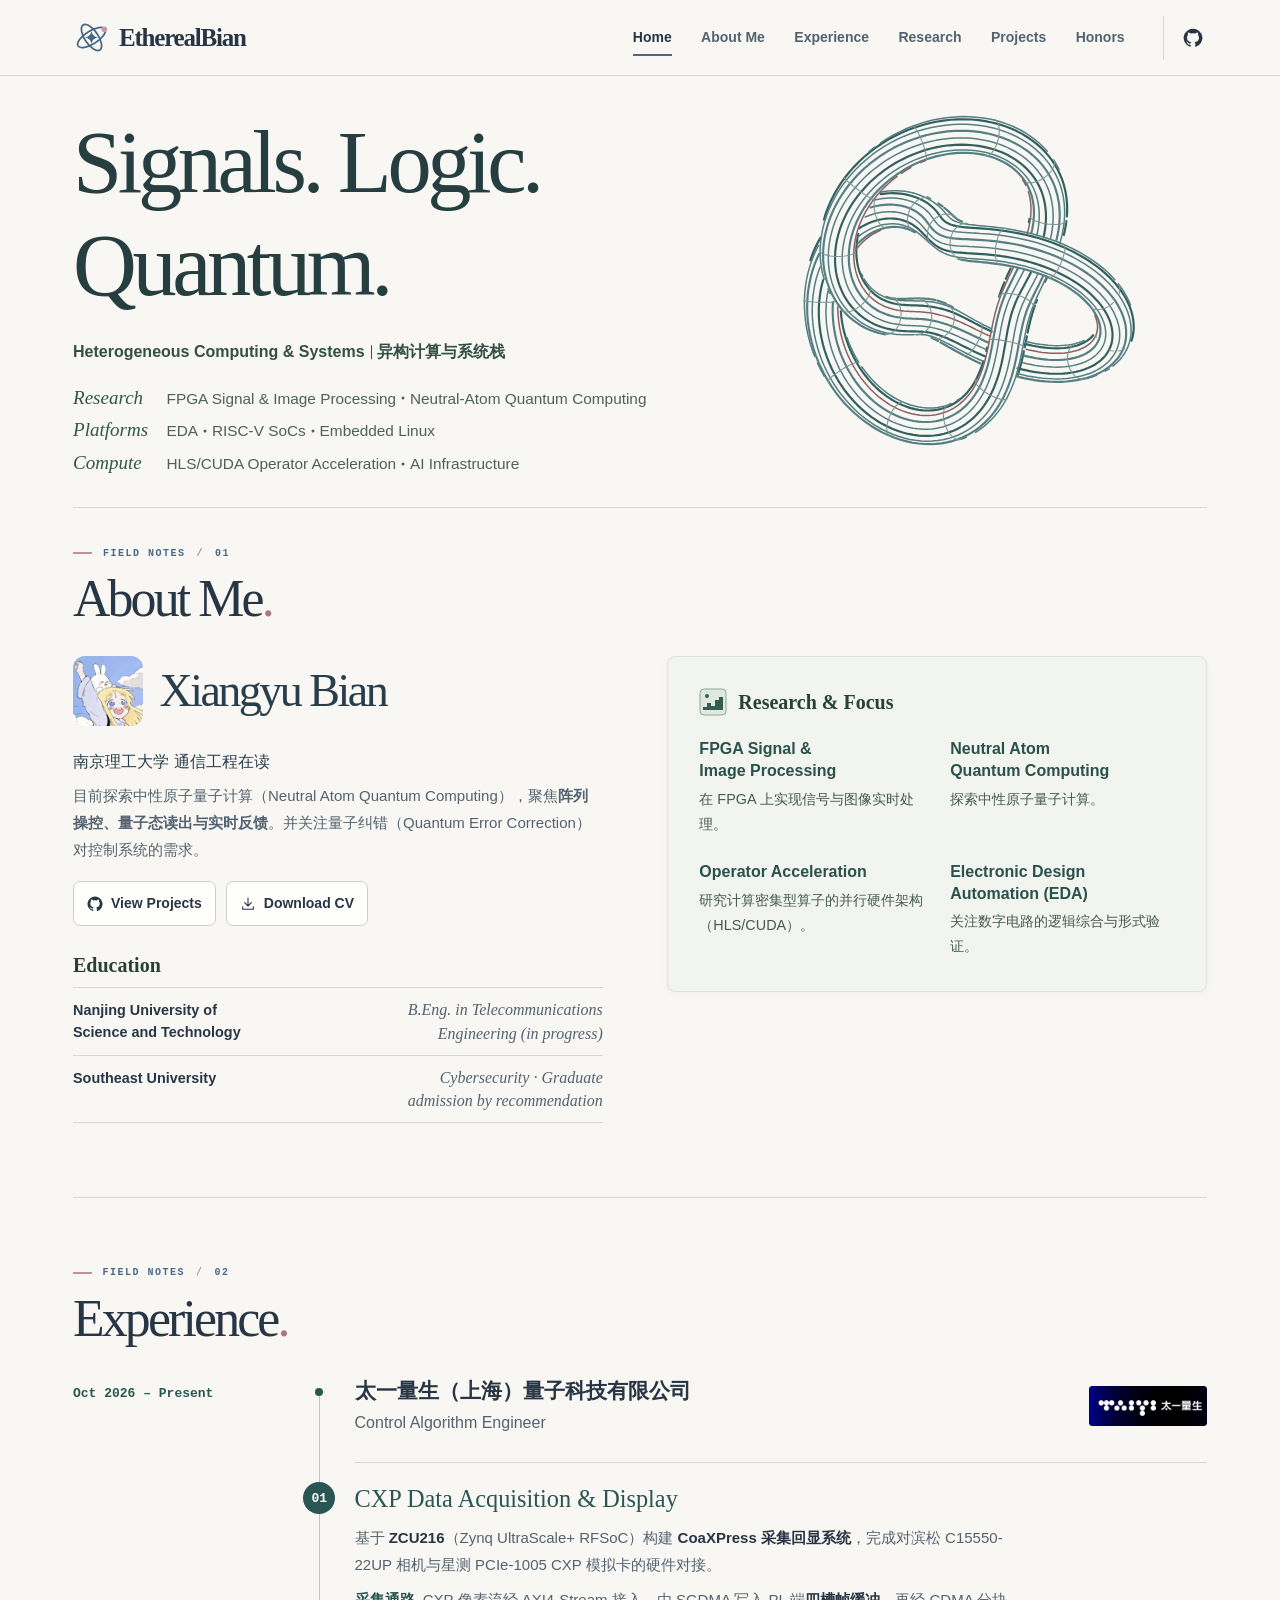
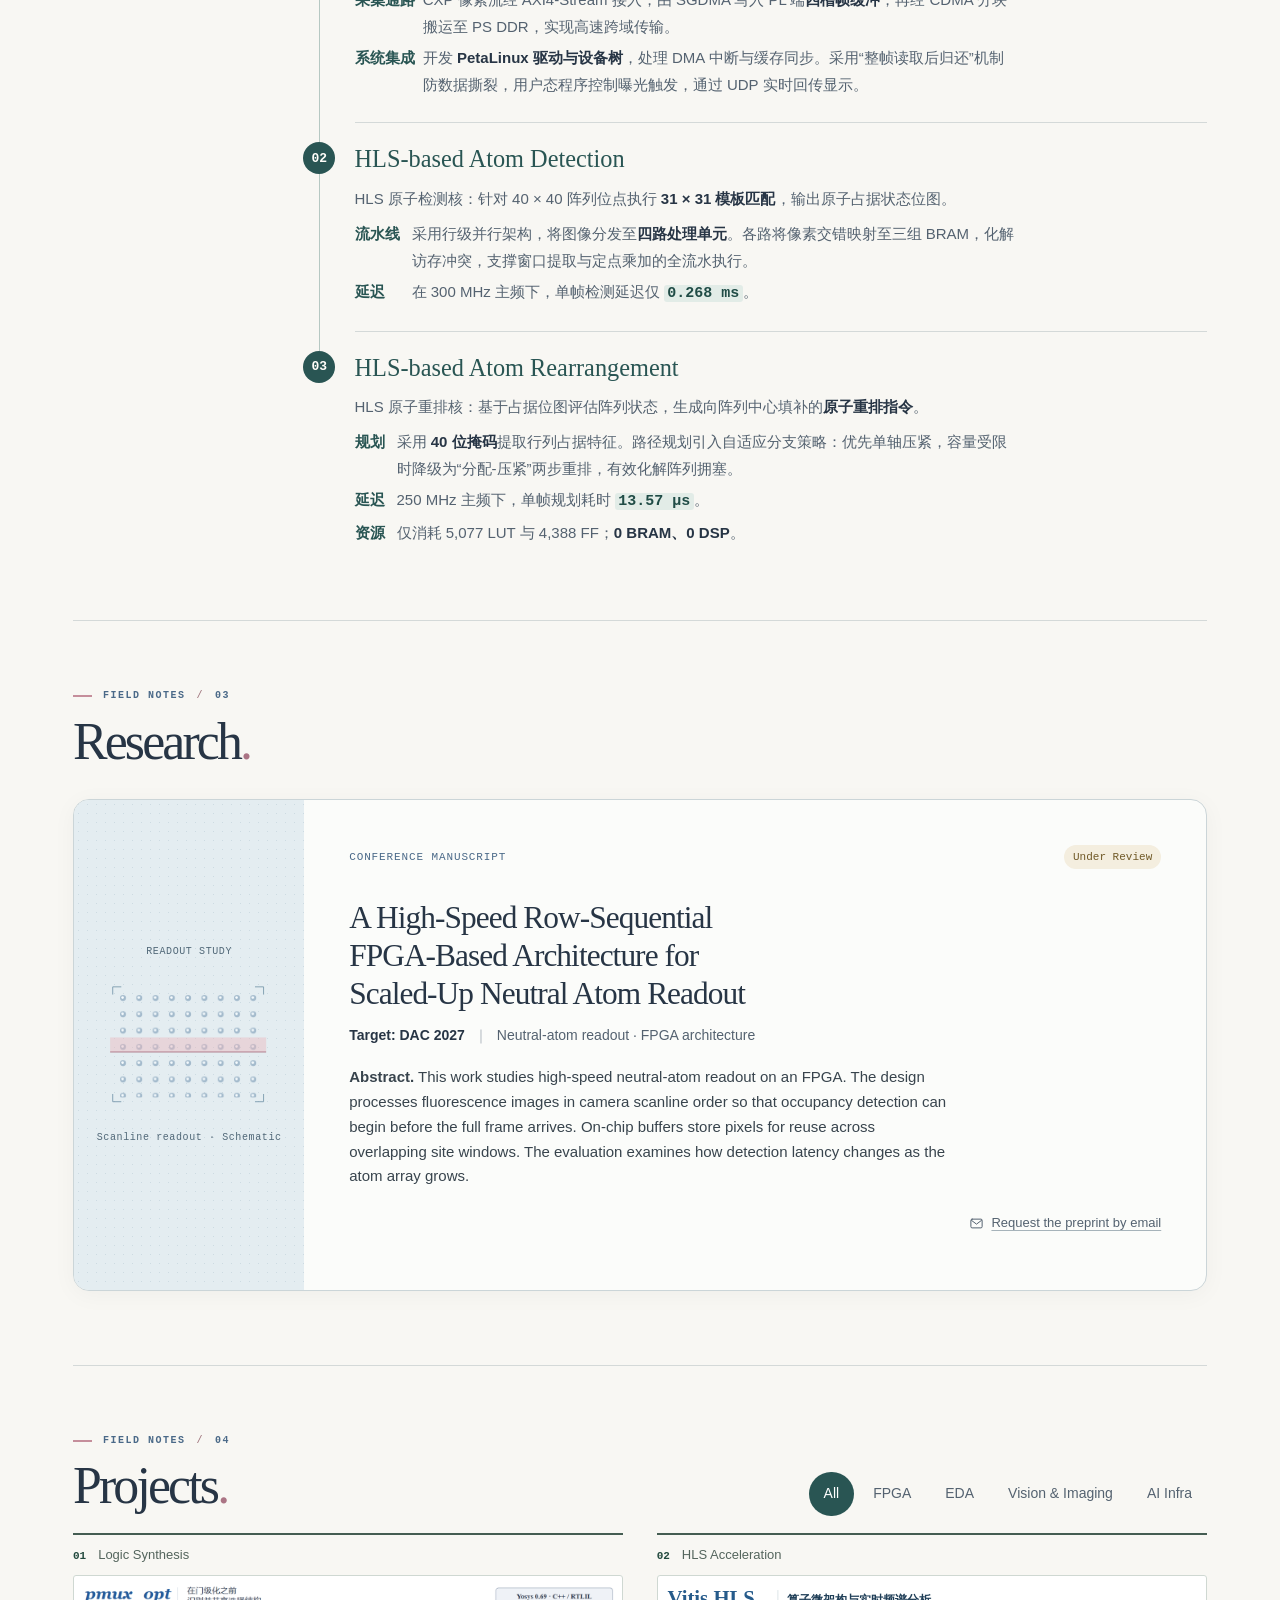
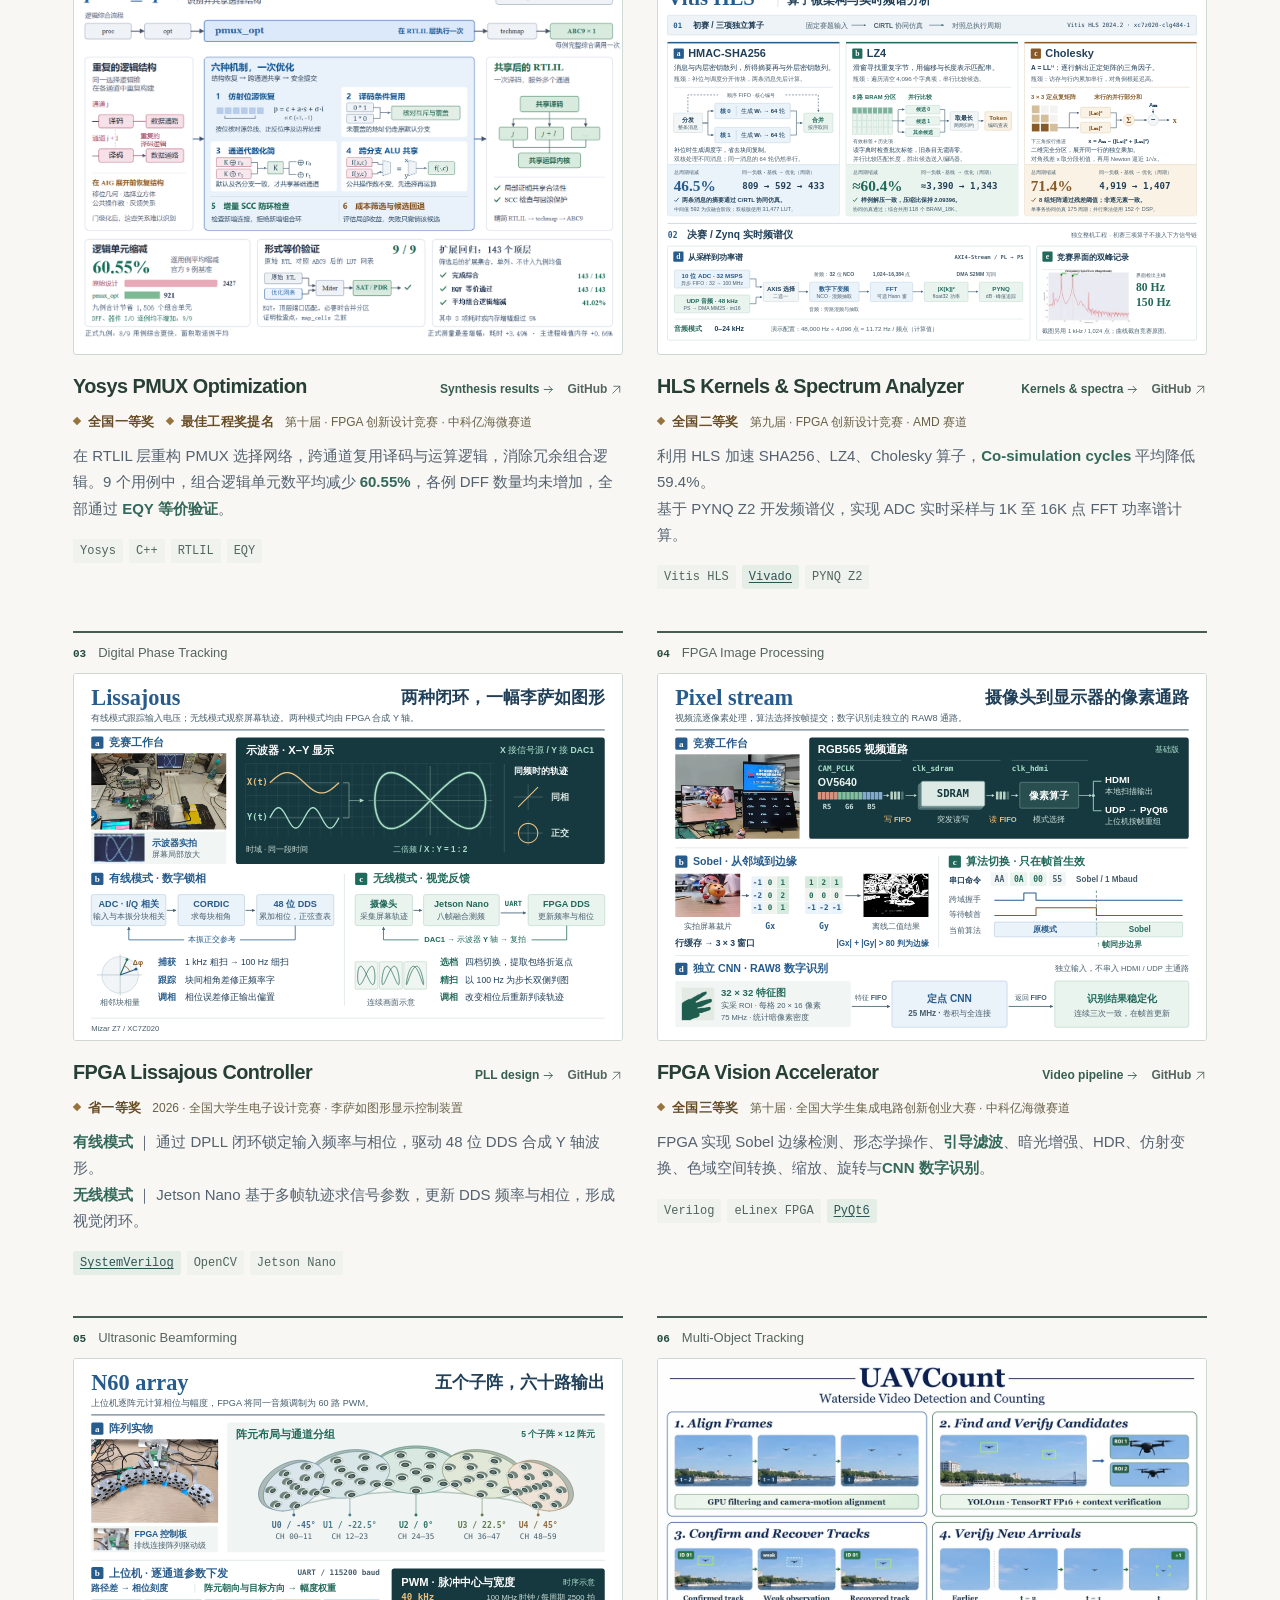
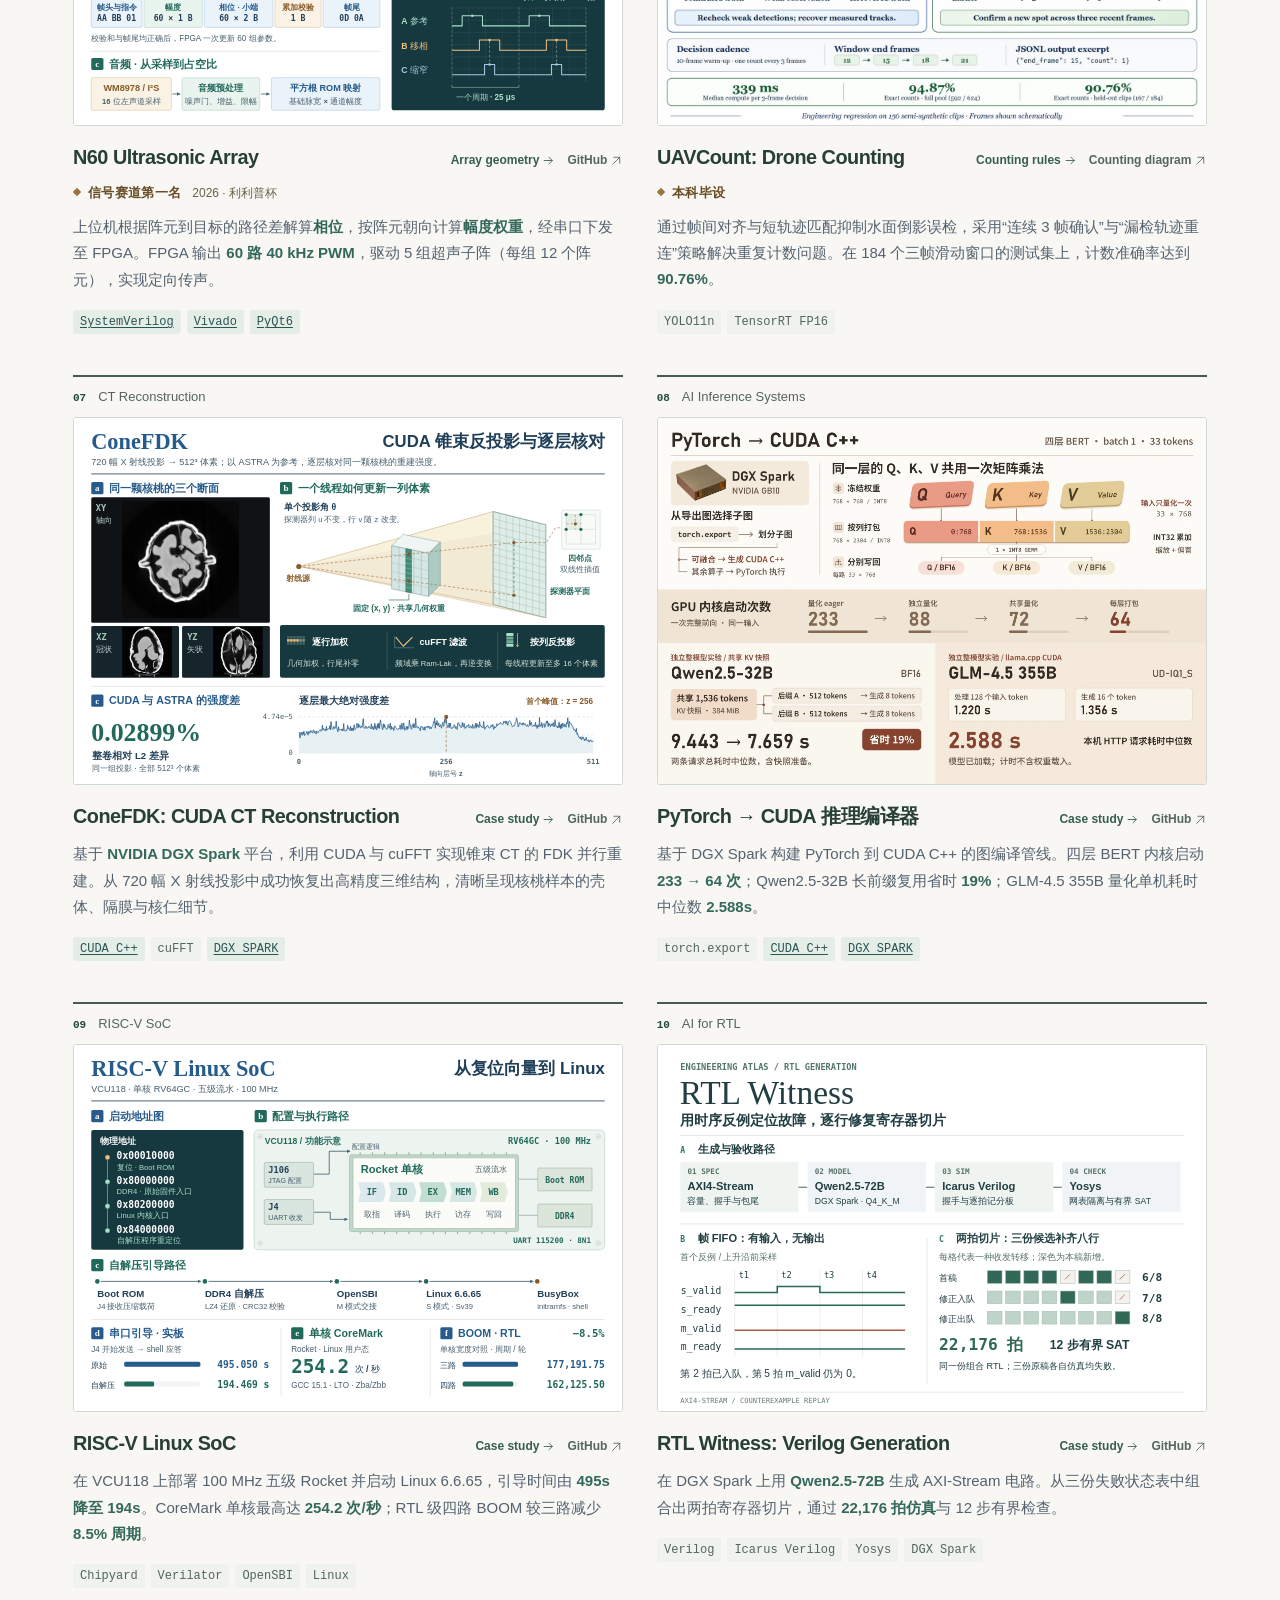
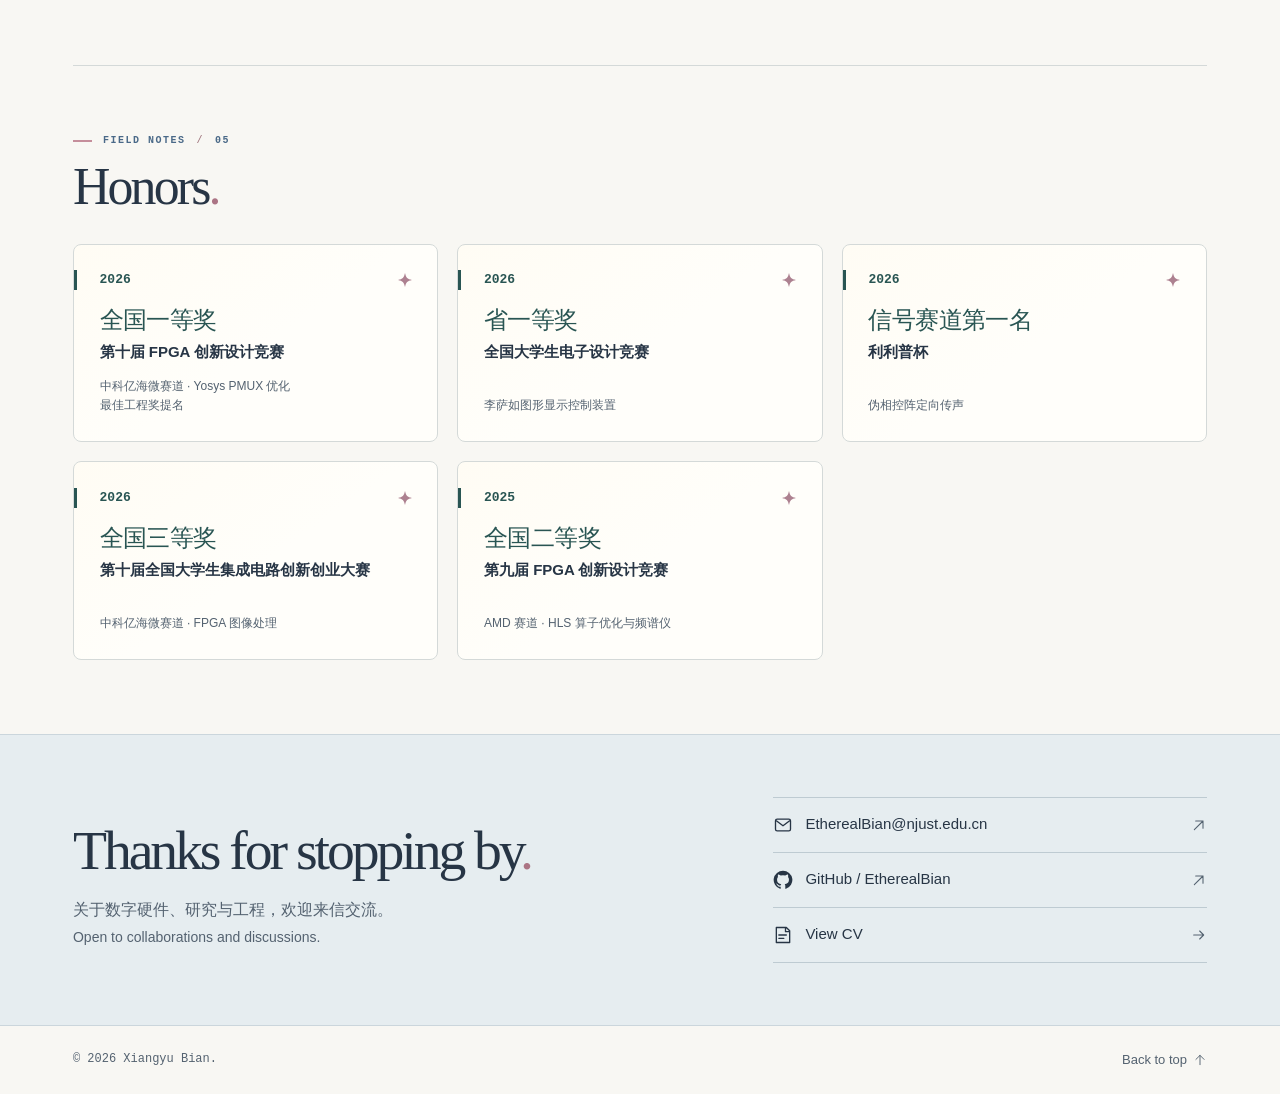
==== index.html @ 1aa8def0 "Show the verified AXI slice and its model-row provenance in project 10" ====
<!doctype html>
<html lang="zh-CN">
  <head>
    <meta charset="utf-8" />
    <meta name="viewport" content="width=device-width, initial-scale=1" />
    <meta name="theme-color" content="#f8f7f3" />
    <title>EtherealBian — Xiangyu Bian · FPGA 与量子计算硬件研究手记</title>
    <meta
      name="description"
      content="Xiangyu Bian（Ethereal）的个人作品集：研究 FPGA 信号处理、图像处理、量子计算、HLS算子加速与EDA设计。浏览个人经历、研究、工程项目与荣誉。"
    />
    <meta name="author" content="Xiangyu Bian" />
    <link rel="canonical" href="https://etherealbian.github.io/" />
    <meta property="og:type" content="website" />
    <meta property="og:title" content="Signals. Logic. Quantum. — Xiangyu Bian" />
    <meta property="og:description" content="Xiangyu Bian 的硬件研究手记与工程图集。" />
    <meta property="og:url" content="https://etherealbian.github.io/" />
    <meta property="og:image" content="https://etherealbian.github.io/assets/portfolio-cover.jpg" />
    <meta property="og:image:alt" content="Signals. Logic. Quantum. 与原有环面绳结线稿，Xiangyu Bian 的个人作品集" />
    <meta name="twitter:card" content="summary_large_image" />
    <link rel="icon" href="assets/orbit.svg" type="image/svg+xml" />
    <link rel="stylesheet" href="style.css?v=cxp-spacing-1" />
    <script src="portfolio.js?v=project-filters-1" defer></script>
    <script src="viewer.js?v=ct-plate-3" defer></script>
  </head>
  <body id="top">
    <svg xmlns="http://www.w3.org/2000/svg" class="icon-library" aria-hidden="true">
      <symbol id="east" viewBox="0 0 24 24"><path d="M4 12h15m-6-6 6 6-6 6" /></symbol>
      <symbol id="out" viewBox="0 0 24 24"><path d="M5 19 18 6M7 6h11v11" /></symbol>
      <symbol id="down" viewBox="0 0 24 24"><path d="M12 3v12m-5-5 5 5 5-5M4 16v4h16v-4" /></symbol>
      <symbol id="menu" viewBox="0 0 24 24"><path d="M3 8h18M3 16h18" /></symbol>
      <symbol id="close" viewBox="0 0 24 24"><path d="m5 5 14 14M19 5 5 19" /></symbol>
      <symbol id="mail" viewBox="0 0 24 24">
        <rect x="3" y="5" width="18" height="14" rx="2" />
        <path d="m4 7 8 6 8-6" />
      </symbol>
      <symbol id="git" viewBox="0 0 24 24">
        <path
          fill="currentColor"
          stroke="none"
          d="M12 .8a11.2 11.2 0 0 0-3.54 21.83c.56.1.76-.24.76-.54v-2.1c-3.11.68-3.77-1.32-3.77-1.32-.5-1.3-1.24-1.64-1.24-1.64-1.02-.7.08-.68.08-.68 1.13.08 1.72 1.15 1.72 1.15.99 1.72 2.61 1.22 3.25.94.1-.73.4-1.22.71-1.5-2.48-.29-5.1-1.25-5.1-5.54 0-1.22.44-2.22 1.15-3-.12-.29-.5-1.43.11-2.98 0 0 .94-.3 3.08 1.15a10.7 10.7 0 0 1 5.58 0c2.14-1.45 3.08-1.15 3.08-1.15.61 1.55.23 2.69.11 2.98.72.78 1.15 1.78 1.15 3.01 0 4.3-2.62 5.25-5.12 5.53.4.35.76 1.03.76 2.08v3.08c0 .3.2.65.77.54A11.2 11.2 0 0 0 12 .8Z"
        />
      </symbol>
      <symbol id="star" viewBox="0 0 24 24">
        <path
          fill="currentColor"
          stroke="none"
          d="M12 0c1.8 8.1 3.9 10.2 12 12-8.1 1.8-10.2 3.9-12 12C10.2 15.9 8.1 13.8 0 12 8.1 10.2 10.2 8.1 12 0Z"
        />
      </symbol>
      <symbol id="up" viewBox="0 0 24 24"><path d="M12 20V4m-7 7 7-7 7 7" /></symbol>
      <symbol id="book" viewBox="0 0 24 24"><path d="M4 3h12l4 4v14H4zM15 3v5h5M7 12h9M7 16h6" /></symbol>
      <symbol id="plus" viewBox="0 0 24 24"><path d="M5 12h14M12 5v14" /></symbol>
      <symbol id="wave" viewBox="0 0 24 24"><path d="M1 13h4l3-8 5 15 3-11 2 4h5" /></symbol>
    </svg>
    <a class="skip" href="#main">跳至正文</a>
    <header class="masthead">
      <div class="wrap bar">
        <a class="brand" href="#top">
          <img src="assets/orbit.svg" width="36" height="36" alt="" />
          EtherealBian
        </a>
        <button
          class="nav-toggle"
          type="button"
          aria-expanded="false"
          aria-controls="primary-nav"
          aria-label="打开导航"
        >
          <svg class="icon" aria-hidden="true" width="20" height="20"><use href="#menu" /></svg
          ><svg class="icon" aria-hidden="true" width="20" height="20"><use href="#close" /></svg>
        </button>
        <nav id="primary-nav" aria-label="主导航">
          <a href="#home" lang="en">Home</a>
          <a href="#about" lang="en">About Me</a>
          <a href="#experience" lang="en">Experience</a>
          <a href="#papers" lang="en">Research</a>
          <a href="#projects" lang="en">Projects</a>
          <a href="#awards" lang="en">Honors</a>
        </nav>
        <a class="header-git" href="https://github.com/EtherealBian" aria-label="EtherealBian 的 GitHub">
          <svg class="icon" aria-hidden="true" width="20" height="20"><use href="#git" /></svg>
        </a>
      </div>
    </header>
    <main id="main">
      <section class="wrap ring-cover" id="home" aria-labelledby="hero-title">
        <h1 id="hero-title" lang="en"><span>Signals.</span> <span>Logic.</span> <span>Quantum.</span></h1>
        <div class="cover-ring">
          <input class="ring-toggle" type="checkbox" aria-label="暂停三叶结旋转" title="点击暂停或继续旋转" autocomplete="off" />
          <picture>
            <source media="(max-width: 680px)" srcset="assets/harmonic-study-small.svg" />
            <img src="assets/harmonic-study.svg" width="580" height="430" fetchpriority="high"
              alt="墨绿色细线编织成的三叶环面结" />
          </picture>
        </div>
        <div class="cover-focus" lang="en">
          <p class="cover-position"><strong><span>Heterogeneous Computing &amp; Systems</span> <span lang="zh-CN">异构计算与系统栈</span></strong></p>
          <dl class="cover-topics">
            <dt>Research</dt>
            <dd><ul><li>FPGA Signal &amp; Image Processing</li><li>Neutral-Atom Quantum Computing</li></ul></dd>
            <dt>Platforms</dt>
            <dd><ul><li>EDA</li><li>RISC-V SoCs</li><li>Embedded Linux</li></ul></dd>
            <dt>Compute</dt>
            <dd><ul><li>HLS/CUDA Operator Acceleration</li><li>AI Infrastructure</li></ul></dd>
          </dl>
        </div>
      </section>
      <div class="wrap">
        <section class="chapter-section profile" id="about" aria-labelledby="about-title">
          <header class="section-head" lang="en">
            <div>
              <div class="chapter"><i></i> FIELD NOTES <b>/</b> 01</div>
              <h2 id="about-title">About Me<span class="period">.</span></h2>
            </div>
          </header>
          <div class="about-grid">
            <div class="bio">
              <div class="identity" lang="en">
                <img src="assets/avatar.jpg" width="80" height="80" alt="" />
                <h3>Xiangyu Bian</h3>
              </div>
              <p class="profile-intro">南京理工大学 通信工程在读</p>
              <p class="profile-note">目前探索中性原子量子计算（<span lang="en">Neutral Atom Quantum Computing</span>），聚焦<strong>阵列操控、量子态读出与实时反馈</strong>。并关注量子纠错（<span lang="en">Quantum Error Correction</span>）对控制系统的需求。</p>
              <div class="profile-links" lang="en">
                <a class="btn secondary" href="#projects">
                  <svg class="icon" aria-hidden="true"><use href="#git" /></svg>View Projects
                </a>
                <a class="btn secondary" href="assets/etherealbian-cv.pdf?v=631f7ed4c4" download>
                  <svg class="icon" aria-hidden="true"><use href="#down" /></svg>Download CV
                </a>
              </div>
              <section id="education" lang="en" aria-labelledby="education-title">
                <h3 id="education-title">Education</h3>
                <dl>
                  <div>
                    <dt>Nanjing University of Science and Technology</dt>
                    <dd>B.Eng. in Telecommunications Engineering (in progress)</dd>
                  </div>
                  <div>
                    <dt>Southeast University</dt>
                    <dd>Cybersecurity · Graduate admission by recommendation</dd>
                  </div>
                </dl>
              </section>
            </div>
            <aside class="research-notes" aria-labelledby="research-notes-title">
              <h3 id="research-notes-title" lang="en">
                <svg width="28" height="28" viewBox="0 0 28 28" fill="none" aria-hidden="true" focusable="false">
                  <rect x="1" y="1" width="26" height="26" rx="4" fill="#e0e9df" stroke="#8fa79b" />
                  <g fill="currentColor"><circle cx="8" cy="8" r="2"/><path d="M4 22v-3h4v-4h4v3h4v-6h4V9h4v13z"/></g>
                </svg>
                Research &amp; Focus
              </h3>
              <dl>
                <div>
                  <dt lang="en">FPGA Signal &amp; Image Processing</dt>
                  <dd>在 FPGA 上实现信号与图像实时处理。</dd>
                </div>
                <div>
                  <dt lang="en">Neutral Atom Quantum Computing</dt>
                  <dd>探索中性原子量子计算。</dd>
                </div>
                <div>
                  <dt lang="en">Operator Acceleration</dt>
                  <dd>研究计算密集型算子的并行硬件架构（HLS/CUDA）。</dd>
                </div>
                <div>
                  <dt lang="en">Electronic Design Automation (EDA)</dt>
                  <dd>关注数字电路的逻辑综合与形式验证。</dd>
                </div>
              </dl>
            </aside>
          </div>
        </section>
        <section class="chapter-section" id="experience" aria-labelledby="experience-title">
          <header class="section-head" lang="en">
            <div>
              <div class="chapter"><i></i> FIELD NOTES <b>/</b> 02</div>
              <h2 id="experience-title">Experience<span class="period">.</span></h2>
            </div>
          </header>
          <div class="timeline">
            <p class="when" lang="en"><time datetime="2026-10">Oct 2026</time> – Present</p>
            <div class="role">
              <header class="role-head">
                <div>
                  <h3>太一量生（上海）量子科技有限公司</h3>
                  <p lang="en">Control Algorithm Engineer</p>
                </div>
                <a class="company-brand" href="https://www.cyzone.cn/article/848608.html" aria-label="太一量生品牌图来源">
                  <img src="assets/taiyi-brand.png" loading="lazy" alt="太一量生" />
                </a>
              </header>
              <ol class="work-notes" role="list">
                <li>
                  <span class="work-index" aria-hidden="true">01</span>
                  <div>
                    <h4 lang="en">CXP Data Acquisition &amp; Display</h4>
                    <p>基于 <strong>ZCU216</strong>（Zynq UltraScale+ RFSoC）构建 <strong>CoaXPress 采集回显系统</strong>，完成对滨松 C15550-22UP 相机与星测 PCIe-1005 CXP 模拟卡的硬件对接。</p>
                    <dl class="cxp-notes">
                      <div><dt>采集通路</dt><dd>CXP 像素流经 AXI4-Stream 接入，由 SGDMA 写入 PL 端<strong>四槽帧缓冲</strong>，再经 CDMA 分块搬运至 PS DDR，实现高速跨域传输。</dd></div>
                      <div><dt>系统集成</dt><dd>开发 <strong>PetaLinux 驱动与设备树</strong>，处理 DMA 中断与缓存同步。采用“整帧读取后归还”机制防数据撕裂，用户态程序控制曝光触发，通过 UDP 实时回传显示。</dd></div>
                    </dl>
                  </div>
                </li>
                <li>
                  <span class="work-index" aria-hidden="true">02</span>
                  <div>
                    <h4 lang="en">HLS-based Atom Detection</h4>
                    <p>HLS 原子检测核：针对 40 × 40 阵列位点执行 <strong>31 × 31 模板匹配</strong>，输出原子占据状态位图。</p>
                    <dl class="detector-notes">
                      <div><dt>流水线</dt><dd>采用行级并行架构，将图像分发至<strong>四路处理单元</strong>。各路将像素交错映射至三组 BRAM，化解访存冲突，支撑窗口提取与定点乘加的全流水执行。</dd></div>
                      <div><dt>延迟</dt><dd>在 300 MHz 主频下，单帧检测延迟仅 <strong class="metric">0.268 ms</strong>。</dd></div>
                    </dl>
                  </div>
                </li>
                <li>
                  <span class="work-index" aria-hidden="true">03</span>
                  <div>
                    <h4 lang="en">HLS-based Atom Rearrangement</h4>
                    <p>HLS 原子重排核：基于占据位图评估阵列状态，生成向阵列中心填补的<strong>原子重排指令</strong>。</p>
                    <dl>
                      <div><dt>规划</dt><dd>采用 <strong>40 位掩码</strong>提取行列占据特征。路径规划引入自适应分支策略：优先单轴压紧，容量受限时降级为“分配-压紧”两步重排，有效化解阵列拥塞。</dd></div>
                      <div><dt>延迟</dt><dd>250 MHz 主频下，单帧规划耗时 <strong class="metric">13.57 μs</strong>。</dd></div>
                      <div><dt>资源</dt><dd>仅消耗 5,077 LUT 与 4,388 FF；<strong>0 BRAM、0 DSP</strong>。</dd></div>
                    </dl>
                  </div>
                </li>
              </ol>
            </div>
          </div>
        </section>
        <section class="chapter-section" id="papers" lang="en">
          <header class="section-head">
            <div>
              <div class="chapter">
                <i></i>
                FIELD NOTES
                <b>/</b>
                03
              </div>
              <h2 lang="en">Research<span class="period">.</span></h2>
            </div>
          </header>
          <article class="paper">
            <div class="paper-visual" aria-hidden="true">
              <span>READOUT STUDY</span>
              <svg viewBox="0 0 210 165">
                <defs>
                  <pattern id="sites" width="19" height="19" patternUnits="userSpaceOnUse">
                    <circle cx="9" cy="9" r="3.5" fill="#a3bacc" />
                    <circle cx="8.5" cy="8.5" r="1.5" fill="#f8fdff" />
                  </pattern>
                </defs>
                <rect x="23" y="20" width="162" height="124" fill="url(#sites)" />
                <path d="M16 24v-9h10m166 9v-9h-10M16 140v9h10m166-9v9h-10" fill="none" stroke="#7796ab" />
                <g class="scanline">
                  <rect x="13" y="74" width="182" height="17" fill="#e9b5bc" opacity=".45" />
                  <path d="M13 91h182" stroke="#a66d7e" />
                </g>
              </svg>
              <small>Scanline readout · Schematic</small>
            </div>
            <div class="paper-copy">
              <div class="paper-meta">
                CONFERENCE MANUSCRIPT
                <span class="status">Under Review</span>
              </div>
              <h3 lang="en">
                A High-Speed Row-Sequential FPGA-Based Architecture for Scaled-Up Neutral Atom Readout
              </h3>
              <p class="venue">
                <strong>Target: DAC 2027</strong>
                <span class="venue-separator" aria-hidden="true">｜</span>
                <span>Neutral-atom readout · FPGA architecture</span>
              </p>
              <p class="paper-abstract">
                <strong>Abstract.</strong> This work studies high-speed neutral-atom readout on an FPGA. The design processes
                fluorescence images in camera scanline order so that occupancy detection can begin before the
                full frame arrives. On-chip buffers store pixels for reuse across overlapping site windows. The evaluation examines
                how detection latency changes as the atom array grows.
              </p>
              <footer class="paper-contact">
                <a href="mailto:EtherealBian@njust.edu.cn?subject=Preprint%20request%3A%20FPGA%20neutral-atom%20readout">
                  <svg class="icon" width="15" height="15" aria-hidden="true"><use href="#mail" /></svg>
                  Request the preprint by email
                </a>
              </footer>
            </div>
          </article>
        </section>
        <section id="projects" class="chapter-section" aria-labelledby="projects-title">
          <header class="section-head">
            <div>
              <div class="chapter">
                <i></i>
                FIELD NOTES
                <b>/</b>
                04
              </div>
              <h2 lang="en" id="projects-title">Projects<span class="period">.</span></h2>
            </div>
            <div class="filters" role="group" aria-label="Filter projects" lang="en">
              <button type="button" data-filter="all" aria-pressed="true">All</button>
              <button type="button" data-filter="fpga" aria-pressed="false">FPGA</button>
              <button type="button" data-filter="eda" aria-pressed="false">EDA</button>
              <button type="button" data-filter="vision" aria-pressed="false">Vision &amp; Imaging</button>
              <button type="button" data-filter="infra" aria-pressed="false">AI Infra</button>
            </div>
          </header>
          <button id="clear-tech-filter" type="button" hidden></button>
          <span id="filter-status" role="status" class="sr-only"></span>
          <div class="projects" id="project-list">
            <article class="project logic" data-group="eda" id="yosys-pmux" aria-labelledby="yosys-pmux-title">
              <div class="catalog-meta" lang="en">
                <span class="catalog-number">01</span>
                <span>Logic Synthesis</span>
              </div>
              <a
                class="plate diagram"
                data-plate
                href="assets/pmux-overview-zh.png?v=d70774b0"
                aria-label="查看Yosys PMUX 结构优化：综合流程与验证全图"
              >
                <img
                  loading="lazy"
                  decoding="async"
                  src="assets/pmux-overview-zh.webp?v=d6421fce"
                  alt="Yosys PMUX 综合流程、六项优化机制与九例验证结果。仿射位源恢复分别匹配正序和反序取位。"
                />
              </a>
              <div class="project-body">
                <div class="project-heading">
                  <h3 id="yosys-pmux-title" lang="en"><a href="work/yosys-pmux.html">Yosys PMUX Optimization<span class="compact-arrow" aria-hidden="true">&nbsp;→</span></a></h3>
                  <div class="project-links" lang="en">
                    <a class="entry-link" href="work/yosys-pmux.html" aria-label="Synthesis results: Yosys PMUX Optimization">Synthesis results <svg class="icon" width="14" height="14" aria-hidden="true"><use href="#east" /></svg></a>
                    <a class="source-link" href="https://github.com/EtherealBian/yosys-pmux-opt" aria-label="GitHub: Yosys PMUX Optimization">GitHub <svg class="icon" width="14" height="14" aria-hidden="true"><use href="#out" /></svg></a>
                  </div>
                </div>
                <div class="honor-line">
                  <strong>全国一等奖</strong><strong>最佳工程奖提名</strong><span>第十届 · FPGA 创新设计竞赛 · 中科亿海微赛道</span>
                </div>
                <p class="project-summary">在 RTLIL 层重构 PMUX 选择网络，跨通道复用译码与运算逻辑，消除冗余组合逻辑。9 个用例中，组合逻辑单元数平均减少 <strong>60.55%</strong>，各例 DFF 数量均未增加，全部通过 <strong>EQY 等价验证</strong>。</p>
                <ul class="tags" aria-label="Technology stack" lang="en">
                  <li>Yosys</li>
                  <li>C++</li>
                  <li>RTLIL</li>
                  <li>EQY</li>
                </ul>
              </div>
            </article>
            <article class="project hardware" data-group="fpga" id="spectrum" aria-labelledby="spectrum-title">
              <div class="catalog-meta" lang="en">
                <span class="catalog-number">02</span>
                <span>HLS Acceleration</span>
              </div>
              <a
                class="plate diagram"
                data-plate
                href="assets/plates/vitis-hls-architecture.svg?v=a11d6703"
                aria-label="查看Vitis HLS 算子优化与 Zynq 实时频谱仪：算子与频谱仪总览"
              >
                <img
                  loading="lazy"
                  decoding="async"
                  src="assets/plates/vitis-hls-architecture.svg?v=a11d6703"
                  alt="算子与频谱仪总览：双核保序、并行字典匹配和矩阵归约旁分别标注协同仿真周期；下方是独立的 Zynq 频谱仪数据通路与竞赛界面中的双峰记录。"
                />
              </a>
              <div class="project-body">
                <div class="project-heading">
                  <h3 id="spectrum-title" lang="en"><a href="work/spectrum.html">HLS Kernels &amp; Spectrum Analyzer<span class="compact-arrow" aria-hidden="true">&nbsp;→</span></a></h3>
                  <div class="project-links" lang="en">
                    <a class="entry-link" href="work/spectrum.html" aria-label="Kernels &amp; spectra: HLS Kernels &amp; Spectrum Analyzer">Kernels &amp; spectra <svg class="icon" width="14" height="14" aria-hidden="true"><use href="#east" /></svg></a>
                    <a class="source-link" href="https://github.com/EtherealBian/vitis-hls-kernel-optimization" aria-label="GitHub: HLS Kernels &amp; Spectrum Analyzer">GitHub <svg class="icon" width="14" height="14" aria-hidden="true"><use href="#out" /></svg></a>
                  </div>
                </div>
                <div class="honor-line">
                  <strong>全国二等奖</strong><span>第九届 · FPGA 创新设计竞赛 · AMD 赛道</span>
                </div>
                <p class="project-summary">利用 HLS 加速 SHA256、LZ4、Cholesky 算子，<strong>Co-simulation cycles</strong> 平均降低 59.4%。<br>基于 PYNQ Z2 开发频谱仪，实现 ADC 实时采样与 1K 至 16K 点 FFT 功率谱计算。</p>
                <ul class="tags" aria-label="Technology stack" lang="en">
                  <li>Vitis HLS</li>
                  <li data-technology="Vivado">Vivado</li>
                  <li>PYNQ Z2</li>
                </ul>
              </div>
            </article>
            <article class="project hardware" data-group="fpga" id="lissajous" aria-labelledby="lissajous-title">
              <div class="catalog-meta" lang="en">
                <span class="catalog-number">03</span>
                <span>Digital Phase Tracking</span>
              </div>
              <a class="plate diagram atlas-cover" data-plate href="assets/plates/atlas-03-phase.svg?v=4" aria-label="放大工程图：有线 DPLL 与无线视觉反馈">
                <img loading="lazy" decoding="async" src="assets/plates/atlas-03-phase.svg?v=4" width="1080" height="720" alt="工作台和示波器实拍；有线模式由 I/Q 锁相驱动 DDS，无线模式由 Jetson Nano 观察屏幕轨迹并经 UART 调整 DDS。">
              </a>
              <div class="project-body">
                <div class="project-heading">
                  <h3 id="lissajous-title" lang="en"><a href="work/lissajous.html">FPGA Lissajous Controller<span class="compact-arrow" aria-hidden="true">&nbsp;→</span></a></h3>
                  <div class="project-links" lang="en">
                    <a class="entry-link" href="work/lissajous.html" aria-label="PLL design: FPGA Lissajous Controller">PLL design <svg class="icon" width="14" height="14" aria-hidden="true"><use href="#east" /></svg></a>
                    <a class="source-link" href="https://github.com/EtherealBian/fpga-lissajous-controller" aria-label="GitHub: FPGA Lissajous Controller">GitHub <svg class="icon" width="14" height="14" aria-hidden="true"><use href="#out" /></svg></a>
                  </div>
                </div>
                <div class="honor-line">
                  <strong>省一等奖</strong><span>2026 · 全国大学生电子设计竞赛 · 李萨如图形显示控制装置</span>
                </div>
                <p class="project-summary"><strong>有线模式</strong> ｜ 通过 DPLL 闭环锁定输入频率与相位，驱动 48 位 DDS 合成 Y 轴波形。<br><strong>无线模式</strong> ｜ Jetson Nano 基于多帧轨迹求信号参数，更新 DDS 频率与相位，形成视觉闭环。</p>
                <ul class="tags" aria-label="Technology stack" lang="en">
                  <li data-technology="SystemVerilog">SystemVerilog</li>
                  <li>OpenCV</li>
                  <li>Jetson Nano</li>
                </ul>
              </div>
            </article>
            <article class="project vision" data-group="fpga vision" id="vision" aria-labelledby="vision-title">
              <div class="catalog-meta" lang="en">
                <span class="catalog-number">04</span>
                <span>FPGA Image Processing</span>
              </div>
              <a class="plate diagram atlas-cover" data-plate href="assets/plates/atlas-04-vision.svg?v=3" aria-label="放大工程图：摄像头到显示器的像素通路">
                <img loading="lazy" decoding="async" src="assets/plates/atlas-04-vision.svg?v=3" width="1080" height="720" alt="从 OV5640 到 HDMI 与 UDP 的跨时钟域像素通路、Sobel 双向梯度、串口命令在帧首生效的时序，以及独立的 RAW8 数字识别流水线。">
              </a>
              <div class="project-body">
                <div class="project-heading">
                  <h3 id="vision-title" lang="en"><a href="work/vision.html">FPGA Vision Accelerator<span class="compact-arrow" aria-hidden="true">&nbsp;→</span></a></h3>
                  <div class="project-links" lang="en">
                    <a class="entry-link" href="work/vision.html" aria-label="Video pipeline: FPGA Vision Accelerator">Video pipeline <svg class="icon" width="14" height="14" aria-hidden="true"><use href="#east" /></svg></a>
                    <a class="source-link" href="https://github.com/EtherealBian/elinx-vision-stream" aria-label="GitHub: FPGA Vision Accelerator">GitHub <svg class="icon" width="14" height="14" aria-hidden="true"><use href="#out" /></svg></a>
                  </div>
                </div>
                <div class="honor-line">
                  <strong>全国三等奖</strong
                  ><span>第十届 · 全国大学生集成电路创新创业大赛 · 中科亿海微赛道</span>
                </div>
                <p class="project-summary">FPGA 实现 Sobel 边缘检测<span data-room="2">、形态学操作</span>、<strong>引导滤波</strong><span data-room="1">、暗光增强、HDR</span><span data-room="3">、仿射变换</span><span data-room="3">、色域空间转换</span><span data-room="2">、缩放</span><span data-room="3">、旋转</span><span data-room="4">、直方图均衡化</span><span data-room="4">、双边滤波</span>与<strong>CNN 数字识别</strong>。</p>
                <ul class="tags" aria-label="Technology stack" lang="en">
                  <li>Verilog</li>
                  <li>eLinex FPGA</li>
                  <li data-technology="PyQt6">PyQt6</li>
                </ul>
              </div>
            </article>
            <article class="project hardware" data-group="fpga" id="n60" aria-labelledby="n60-title">
              <div class="catalog-meta" lang="en">
                <span class="catalog-number">05</span>
                <span>Ultrasonic Beamforming</span>
              </div>
              <a class="plate diagram atlas-cover" data-plate href="assets/plates/atlas-05-array.svg?v=3" aria-label="放大工程图：五个子阵，六十路输出">
                <img loading="lazy" decoding="async" src="assets/plates/atlas-05-array.svg?v=3" width="1080" height="720" alt="五个子阵的安装角与通道编号、上位机串口参数帧、FPGA 音频调制链及脉冲中心和宽度的对照。">
              </a>
              <div class="project-body">
                <div class="project-heading">
                  <h3 id="n60-title" lang="en"><a href="work/n60.html">N60 Ultrasonic Array<span class="compact-arrow" aria-hidden="true">&nbsp;→</span></a></h3>
                  <div class="project-links" lang="en">
                    <a class="entry-link" href="work/n60.html" aria-label="Array geometry: N60 Ultrasonic Array">Array geometry <svg class="icon" width="14" height="14" aria-hidden="true"><use href="#east" /></svg></a>
                    <a class="source-link" href="https://github.com/EtherealBian/n60-ultrasonic-phased-array" aria-label="GitHub: N60 Ultrasonic Array">GitHub <svg class="icon" width="14" height="14" aria-hidden="true"><use href="#out" /></svg></a>
                  </div>
                </div>
                <div class="honor-line"><strong>信号赛道第一名</strong><span>2026 · 利利普杯</span></div>
                <p class="project-summary">上位机根据阵元到目标的路径差解算<strong>相位</strong>，按阵元朝向计算<strong>幅度权重</strong>，经串口下发至 FPGA。FPGA 输出 <strong>60 路 40 kHz PWM</strong>，驱动 5 组超声子阵（每组 12 个阵元），实现定向传声。</p>
                <ul class="tags" aria-label="Technology stack" lang="en">
                  <li data-technology="SystemVerilog">SystemVerilog</li>
                  <li data-technology="Vivado">Vivado</li>
                  <li data-technology="PyQt6">PyQt6</li>
                </ul>
              </div>
            </article>
            <article class="project vision" data-group="vision" id="uavcount" aria-labelledby="uavcount-title">
              <div class="catalog-meta" lang="en">
                <span class="catalog-number">06</span>
                <span>Multi-Object Tracking</span>
              </div>
              <a class="plate diagram atlas-cover" data-plate href="assets/uavcount-pipeline.svg" aria-label="放大 UAVCount 水岸视频检测与计数原图">
                <img loading="lazy" decoding="async" src="assets/uavcount-pipeline.webp" width="1380" height="920" alt="水岸场景中的帧对齐、候选验证、轨迹恢复和新增计数四步示意，下方给出完整及留出窗口的回归统计。">
              </a>
              <div class="project-body">
                <div class="project-heading">
                  <h3 id="uavcount-title" lang="en"><a href="work/uavcount.html">UAVCount: Drone Counting<span class="compact-arrow" aria-hidden="true">&nbsp;→</span></a></h3>
                  <div class="project-links" lang="en">
                    <a class="entry-link" href="work/uavcount.html" aria-label="Counting rules: UAVCount: Drone Counting">Counting rules <svg class="icon" width="14" height="14" aria-hidden="true"><use href="#east" /></svg></a>
                    <a class="source-link" href="assets/plates/uavcount-counting.svg" aria-label="Three-frame counting diagram: UAVCount">Counting diagram <svg class="icon" width="14" height="14" aria-hidden="true"><use href="#out" /></svg></a>
                  </div>
                </div>
                <div class="honor-line"><strong>本科毕设</strong></div>
                <p class="project-summary">通过帧间对齐与短轨迹匹配抑制水面倒影误检，采用“连续 3 帧确认”与“漏检轨迹重连”策略解决重复计数问题。在 184 个三帧滑动窗口的测试集上，计数准确率达到 <strong>90.76%</strong>。</p>
                <ul class="tags" aria-label="Technology stack" lang="en">
                  <li>YOLO11n</li>
                  <li>TensorRT FP16</li>
                </ul>
              </div>
            </article>
            <article class="project vision" data-group="vision" id="cone-fdk" aria-labelledby="cone-fdk-title">
              <div class="catalog-meta" lang="en">
                <span class="catalog-number">07</span>
                <span>CT Reconstruction</span>
              </div>
              <div class="ct-cover-frame">
                <a class="plate diagram atlas-cover ct-sweep" data-plate href="assets/plates/atlas-07-ct.svg?v=3" aria-label="放大工程图：CUDA 锥束反投影与逐层核对">
                  <img loading="lazy" decoding="async" src="assets/plates/atlas-07-ct.svg?v=3" width="1080" height="720" alt="真实核桃的三个正交断面；锥束射线穿过同一列体素，在探测器上做双线性插值；下方为 CUDA 与 ASTRA 的 512 层强度差。">
                  <picture class="atlas-slice" aria-hidden="true">
                    <source media="(prefers-reduced-motion: no-preference)" srcset="assets/conefdk-sweep.gif">
                    <img loading="lazy" decoding="async" src="assets/plates/atlas-07-still.webp" width="276" height="276" alt="">
                  </picture>
                </a>
                <button class="ct-motion" type="button" data-sweep-toggle aria-label="暂停切片动画" hidden></button>
              </div>
              <div class="project-body">
                <div class="project-heading">
                  <h3 id="cone-fdk-title" lang="en"><a href="work/cone-fdk.html">ConeFDK: CUDA CT Reconstruction<span class="compact-arrow" aria-hidden="true">&nbsp;→</span></a></h3>
                  <div class="project-links" lang="en">
                    <a class="entry-link" href="work/cone-fdk.html" aria-label="Case study: reconstruction and pore measurement">Case study <svg class="icon" width="14" height="14" aria-hidden="true"><use href="#east" /></svg></a>
                    <a class="source-link" href="https://github.com/EtherealBian/cone-fdk" aria-label="GitHub: ConeFDK: CUDA CT Reconstruction">GitHub <svg class="icon" width="14" height="14" aria-hidden="true"><use href="#out" /></svg></a>
                  </div>
                </div>
                <p class="project-summary">基于 <strong>NVIDIA DGX Spark</strong> 平台，利用 CUDA 与 cuFFT 实现锥束 CT 的 FDK 并行重建。从 720 幅 X 射线投影中成功恢复出高精度三维结构，清晰呈现核桃样本的壳体、隔膜与核仁细节。</p>
                <ul class="tags" aria-label="Technology stack" lang="en">
                  <li data-technology="CUDA">CUDA C++</li>
                  <li>cuFFT</li>
                  <li data-technology="DGX SPARK">DGX SPARK</li>
                </ul>
              </div>
            </article>
            <article class="project infra" data-group="infra" id="spark-fuse" aria-labelledby="spark-fuse-title">
              <div class="catalog-meta" lang="en">
                <span class="catalog-number">08</span>
                <span>AI Inference Systems</span>
              </div>
              <a class="plate diagram atlas-cover" data-plate href="assets/plates/sparkfuse-system-full.webp?v=3" aria-label="放大 DGX Spark 推理编译器与单机实测原图">
                <img loading="lazy" decoding="async" src="assets/plates/sparkfuse-system-cover.webp" width="1080" height="720" alt="DGX Spark 上的 PyTorch 子图编译与四层 BERT 的 Q/K/V 投影打包；下方分别展示 Qwen2.5-32B 的共享前缀和量化 GLM-4.5 355B 的单机请求计时。">
              </a>
              <div class="project-body">
                <div class="project-heading">
                  <h3 id="spark-fuse-title"><a href="work/spark-fuse.html"><span lang="en">PyTorch → CUDA</span> <span class="sf-title-word">推理编译器</span><span class="compact-arrow" aria-hidden="true">&nbsp;→</span></a></h3>
                  <div class="project-links" lang="en">
                    <a class="entry-link" href="work/spark-fuse.html" aria-label="Case study: PyTorch to CUDA inference compiler">Case study <svg class="icon" width="14" height="14" aria-hidden="true"><use href="#east" /></svg></a>
                    <a class="source-link" href="https://github.com/EtherealBian/spark-fuse" aria-label="GitHub: SparkFuse">GitHub <svg class="icon" width="14" height="14" aria-hidden="true"><use href="#out" /></svg></a>
                  </div>
                </div>
                <p class="project-summary">基于 DGX Spark 构建 PyTorch 到 CUDA C++ 的图编译管线。四层 BERT 内核启动 <strong>233 → 64 次</strong>；Qwen2.5-32B 长前缀复用省时 <strong>19%</strong>；GLM-4.5 355B 量化单机耗时中位数 <strong>2.588s</strong>。</p>
                <ul class="tags" aria-label="Technology stack" lang="en">
                  <li>torch.export</li>
                  <li data-technology="CUDA">CUDA C++</li>
                  <li data-technology="DGX SPARK">DGX SPARK</li>
                </ul>
              </div>
            </article>
            <article class="project hardware" data-group="fpga" id="vcu118-rocket" aria-labelledby="vcu118-rocket-title">
              <div class="catalog-meta" lang="en">
                <span class="catalog-number">09</span>
                <span>RISC-V SoC</span>
              </div>
              <a class="plate diagram atlas-cover" data-plate href="assets/plates/atlas-09-rocket.svg?v=3" aria-label="放大工程图：从 FPGA 配置到 BusyBox 应答">
                <img loading="lazy" decoding="async" src="assets/plates/atlas-09-rocket.svg?v=3" width="1080" height="720" alt="VCU118 的五级 Rocket、启动地址与自解压引导路径；下方对比串口引导时间、单核 CoreMark 和 BOOM 的 RTL 周期。">
              </a>
              <div class="project-body"><div class="project-heading">
                <h3 id="vcu118-rocket-title" lang="en"><a href="work/vcu118-rocket.html">RISC-V Linux SoC<span class="compact-arrow" aria-hidden="true">&nbsp;→</span></a></h3>
                <div class="project-links" lang="en"><a class="entry-link" href="work/vcu118-rocket.html" aria-label="Case study: VCU118 Rocket">Case study <svg class="icon" width="14" height="14" aria-hidden="true"><use href="#east" /></svg></a>
                  <a class="source-link" href="https://github.com/EtherealBian/vcu118-rocket-soc" aria-label="GitHub: VCU118 Rocket Linux SoC">GitHub <svg class="icon" width="14" height="14" aria-hidden="true"><use href="#out" /></svg></a></div>
              </div><p class="project-summary">在 VCU118 上部署 100 MHz 五级 Rocket 并启动 Linux 6.6.65，引导时间由 <strong>495s 降至 194s</strong>。CoreMark 单核最高达 <strong>254.2 次/秒</strong>；RTL 级四路 BOOM 较三路减少 <strong>8.5% 周期</strong>。</p>
              <ul class="tags" aria-label="Technology stack" lang="en">
                <li>Chipyard</li>
                <li>Verilator</li>
                <li>OpenSBI</li>
                <li>Linux</li>
              </ul></div>
            </article>
            <article class="project logic" data-group="eda fpga infra" id="rtl-witness" aria-labelledby="rtl-witness-title">
              <div class="catalog-meta" lang="en"><span class="catalog-number">10</span><span>AI for RTL</span></div>
              <a class="plate diagram atlas-cover" data-plate href="assets/plates/atlas-10-rtl-witness.svg" aria-label="放大工程图：FIFO 时序反例与寄存器切片修复">
                <img loading="lazy" decoding="async" src="assets/plates/atlas-10-rtl-witness.svg" width="1080" height="720" alt="左：帧 FIFO 在复位后未能发出第一拍；右：三稿各自失败，正确的状态转移逐步覆盖八种收发情形。">
              </a>
              <div class="project-body"><div class="project-heading"><h3 id="rtl-witness-title" lang="en"><a href="work/rtl-witness.html">RTL Witness: Verilog Generation<span class="compact-arrow" aria-hidden="true">&nbsp;→</span></a></h3>
                <div class="project-links" lang="en"><a class="entry-link" href="work/rtl-witness.html" aria-label="Case study: RTL Witness">Case study <svg class="icon" width="14" height="14" aria-hidden="true"><use href="#east" /></svg></a><a class="source-link" href="https://github.com/EtherealBian/rtl-witness" aria-label="GitHub: RTL Witness">GitHub <svg class="icon" width="14" height="14" aria-hidden="true"><use href="#out" /></svg></a></div></div>
                <p class="project-summary">在 DGX Spark 上用 <strong>Qwen2.5-72B</strong> 生成 AXI-Stream 电路。从三份失败状态表中组合出两拍寄存器切片，通过 <strong>22,176 拍仿真</strong>与 12 步有界检查。</p>
                <ul class="tags" aria-label="Technology stack" lang="en"><li>Verilog</li><li>Icarus Verilog</li><li>Yosys</li><li>DGX Spark</li></ul></div>
            </article>
          </div>
        </section>
        <section class="chapter-section" id="awards" aria-labelledby="honors-title" lang="en">
          <header class="section-head">
            <div>
              <div class="chapter">
                <i></i>
                FIELD NOTES
                <b>/</b>
                05
              </div>
              <h2 id="honors-title">Honors<span class="period">.</span></h2>
            </div>
          </header>
          <ul class="awards" role="list" lang="zh-CN">
            <li>
              <div class="award-meta">
                <time datetime="2026">2026</time>
                <svg class="icon" aria-hidden="true" width="20" height="20"><use href="#star" /></svg>
              </div>
              <h3>全国一等奖</h3>
              <p class="award-contest">第十届 FPGA 创新设计竞赛</p>
              <p class="award-detail" lang="zh-CN">中科亿海微赛道 · Yosys PMUX 优化<br />最佳工程奖提名</p>
            </li>
            <li>
              <div class="award-meta">
                <time datetime="2026">2026</time>
                <svg class="icon" aria-hidden="true" width="20" height="20"><use href="#star" /></svg>
              </div>
              <h3>省一等奖</h3>
              <p class="award-contest">全国大学生电子设计竞赛</p>
              <p class="award-detail" lang="zh-CN">李萨如图形显示控制装置</p>
            </li>
            <li>
              <div class="award-meta">
                <time datetime="2026">2026</time>
                <svg class="icon" aria-hidden="true" width="20" height="20"><use href="#star" /></svg>
              </div>
              <h3>信号赛道第一名</h3>
              <p class="award-contest">利利普杯</p>
              <p class="award-detail" lang="zh-CN">伪相控阵定向传声</p>
            </li>
            <li>
              <div class="award-meta">
                <time datetime="2026">2026</time>
                <svg class="icon" aria-hidden="true" width="20" height="20"><use href="#star" /></svg>
              </div>
              <h3>全国三等奖</h3>
              <p class="award-contest">第十届全国大学生集成电路创新创业大赛</p>
              <p class="award-detail" lang="zh-CN">中科亿海微赛道 · FPGA 图像处理</p>
            </li>
            <li>
              <div class="award-meta">
                <time datetime="2025">2025</time>
                <svg class="icon" aria-hidden="true" width="20" height="20"><use href="#star" /></svg>
              </div>
              <h3>全国二等奖</h3>
              <p class="award-contest">第九届 FPGA 创新设计竞赛</p>
              <p class="award-detail" lang="zh-CN">AMD 赛道 · HLS 算子优化与频谱仪</p>
            </li>
          </ul>
        </section>
      </div>
    </main>
    <footer id="contact" aria-labelledby="contact-title">
      <div class="contact">
        <div class="wrap contact-inner">
          <div>
            <h2 id="contact-title" lang="en">Thanks for stopping by<span>.</span></h2>
            <p class="contact-note">关于数字硬件、研究与工程，欢迎来信交流。<br />
              <span lang="en">Open to collaborations and discussions.</span>
            </p>
          </div>
          <ul class="contact-links" lang="en" role="list">
            <li><a href="mailto:EtherealBian@njust.edu.cn">
              <svg class="icon" aria-hidden="true" width="20" height="20"><use href="#mail" /></svg>
              <span>EtherealBian@njust.edu.cn</span>
              <svg class="link-arrow icon" aria-hidden="true" width="16" height="16"><use href="#out" /></svg>
            </a></li>
            <li><a href="https://github.com/EtherealBian">
              <svg class="icon" aria-hidden="true" width="20" height="20"><use href="#git" /></svg>
              <span>GitHub / EtherealBian</span>
              <svg class="link-arrow icon" aria-hidden="true" width="16" height="16"><use href="#out" /></svg>
            </a></li>
            <li><a href="assets/etherealbian-cv.pdf?v=631f7ed4c4">
              <svg class="icon" aria-hidden="true" width="20" height="20"><use href="#book" /></svg>
              <span>View CV</span>
              <svg class="link-arrow icon" aria-hidden="true" width="16" height="16"><use href="#east" /></svg>
            </a></li>
          </ul>
        </div>
      </div>
      <div class="wrap endmark" lang="en">
        <small>© 2026 Xiangyu Bian.</small>
        <a href="#top">Back to top
          <svg class="icon" aria-hidden="true" width="16" height="16"><use href="#up" /></svg>
        </a>
      </div>
    </footer>
    <dialog id="viewer" aria-labelledby="viewer-title">
      <div class="viewer-bar">
        <h2 id="viewer-title">工程图版</h2>
        <form method="dialog">
          <button autofocus aria-label="关闭图版">
            <svg class="icon" width="20" height="20" aria-hidden="true">
              <use href="#close" />
            </svg>
          </button>
        </form>
      </div>
      <div
        class="viewer-canvas"
        id="viewer-canvas"
        role="region"
        aria-label="工程图版，可在原始尺寸下滚动查看"
      >
        <img alt="" />
      </div>
      <div class="viewer-foot">
        <button type="button" class="zoom" aria-pressed="false" aria-controls="viewer-canvas">
          原始尺寸 <span aria-hidden="true">1:1</span>
        </button>
        <a>在浏览器打开原图 ↗</a>
      </div>
    </dialog>
  </body>
</html>
---- style.css ----
/* Etherealbian · 硬件研究手记。颜色分别用于墨色、图版、注释和纸张。 */
:root {
  color-scheme: light;
  --paper: #f8f7f3;
  --white: #fffefa;
  --ink: #273545;
  --muted: #546270;
  --blue: #4a6988;
  --blue-soft: #e7eef3;
  --pink: #c58e9b;
  --sage: #96aaa0;
  --rule: #d4d9d8;
  --display: Georgia, "Times New Roman", serif;
  --sans: Inter, "Segoe UI", "Noto Sans SC", "Microsoft YaHei", sans-serif;
  --mono: "Cascadia Mono", Consolas, "Courier New", monospace;
  --ease: cubic-bezier(0.22, 0.7, 0.24, 1);
  --gutter: clamp(24px, 5.7vw, 96px);
}
*,
*::before,
*::after {
  box-sizing: border-box;
}
html {
  scroll-behavior: smooth;
  scroll-padding-top: 94px;
}
body {
  margin: 0;
  background: var(--paper);
  color: var(--ink);
  font: 16px/1.65 var(--sans);
  -webkit-text-size-adjust: 100%;
}
.wrap {
  width: min(calc(100% - var(--gutter) * 2), 1280px);
  margin-inline: auto;
}
a {
  color: inherit;
  text-underline-offset: 0.24em;
}
a:not(:hover) {
  text-decoration: none;
}
button,
summary {
  font: inherit;
  color: inherit;
  cursor: pointer;
}
button {
  touch-action: manipulation;
}
button:disabled {
  cursor: default;
}
button:focus-visible,
a:focus-visible,
summary:focus-visible {
  outline: 3px solid #3d729c;
  outline-offset: 4px;
}
a:focus-visible {
  border-radius: 3px;
}
h1,
h2,
h3,
h4,
p,
figure,
ul,
dl,
dd {
  margin: 0;
}
ul {
  list-style: none;
  padding: 0;
}
img {
  display: block;
  max-width: 100%;
}
[hidden] {
  display: none !important;
}
::selection {
  background: #dbe5eb;
}
.icon-library,
.sr-only {
  position: absolute;
  width: 1px;
  height: 1px;
  overflow: hidden;
  clip-path: inset(100%);
}
.icon {
  fill: none;
  stroke: currentColor;
  stroke-width: 1.6;
  stroke-linecap: round;
  stroke-linejoin: round;
  flex: none;
}
.skip {
  position: fixed;
  z-index: 10;
  left: 1rem;
  top: 1rem;
  background: white;
  padding: 0.6rem 1rem;
  transform: translateY(-180%);
}
.skip:focus {
  transform: none;
}
/* 页眉与章节目录 */
.masthead {
  position: sticky;
  top: 0;
  z-index: 5;
  background: rgba(248, 247, 243, 0.96);
  border-bottom: 1px solid var(--rule);
  backdrop-filter: blur(10px);
}
.bar {
  display: flex;
  align-items: center;
  gap: clamp(18px, 3vw, 46px);
  min-height: 75px;
}
.brand {
  display: inline-flex;
  align-items: center;
  gap: 9px;
  font: 600 25px/1 var(--display);
  letter-spacing: -1.2px;
  text-decoration: none !important;
}
.brand img {
  width: 37px;
  height: 37px;
}
.bar nav {
  margin-left: auto;
  display: flex;
  align-items: center;
  gap: clamp(15px, 2.3vw, 34px);
}
.bar nav a {
  position: relative;
  display: inline-flex;
  align-items: center;
  min-height: 44px;
  font-size: 14px;
  font-weight: 550;
  color: var(--muted);
  text-decoration: none;
}
.bar nav a::after {
  content: "";
  position: absolute;
  left: 0;
  right: 0;
  bottom: 4px;
  height: 2px;
  background: var(--blue);
  transform: scaleX(0);
  transform-origin: left;
  transition: transform 0.22s var(--ease);
}
.bar nav a:is(:hover, [aria-current]) {
  color: var(--ink);
}
.bar nav a:is(:hover, [aria-current])::after {
  transform: scaleX(1);
}
.header-git,
.nav-toggle {
  display: grid;
  place-items: center;
  width: 44px;
  height: 44px;
}
.header-git {
  border-left: 1px solid var(--rule);
  padding-left: 15px;
}
.header-git:hover {
  color: var(--blue);
}
.nav-toggle,
.nav-toggle .icon:last-child {
  display: none;
}
.nav-toggle[aria-expanded="true"] .icon:first-child {
  display: none;
}
.nav-toggle[aria-expanded="true"] .icon:last-child {
  display: block;
}
/* 章节眉题与图注 */
.chapter,
.paper-meta,
.when,
.endmark small,
.paper-visual > span,
.paper-visual small {
  font-family: var(--mono);
}
.chapter {
  display: flex;
  align-items: center;
  gap: 11px;
  color: var(--blue);
  font-size: 11px;
  line-height: 1.35;
  letter-spacing: 0.12em;
  font-weight: 600;
}
.chapter b {
  color: #9b6e77;
}
.tags {
  display: flex;
  flex-wrap: wrap;
  gap: 6px;
}
.tags li {
  display: inline-block;
  color: #4f6372;
  background: #eaf0f3;
  border: 1px solid #d9e2e6;
  border-radius: 4px;
  padding: 2px 8px;
  font: 12px/1.5 var(--mono);
}
.hero-actions {
  display: flex;
  flex-wrap: wrap;
  gap: 11px;
  margin-top: 28px;
}
.btn {
  display: inline-flex;
  align-items: center;
  justify-content: center;
  gap: 13px;
  min-height: 45px;
  padding: 10px 18px;
  border-radius: 7px;
  font: 600 14px/1.4 var(--sans);
  transition:
    transform 0.22s var(--ease),
    background-color 0.22s;
}
.btn:hover {
  text-decoration: none;
  transform: translateY(-2px);
}
.btn .icon {
  width: 16px;
  height: 16px;
}
.btn.primary {
  background: #344c64;
  color: white;
  border: 1px solid #344c64;
}
.btn.primary:hover {
  background: #426481;
}
.btn.secondary {
  background: var(--white);
  border: 1px solid #c6d0d4;
}
.btn.secondary:hover {
  background: #eaf0f2;
}
.chapter-section {
  padding-block: 68px 74px;
}
.chapter-section + .chapter-section {
  border-top: 1px solid var(--rule);
}
.section-head {
  display: flex;
  align-items: flex-end;
  justify-content: space-between;
  gap: 1rem;
  margin-bottom: 28px;
}
.chapter {
  font-size: 10px;
  letter-spacing: 0.15em;
}
.chapter i {
  width: 19px;
  height: 2px;
  background: var(--pink);
}
.chapter b {
  font-weight: 400;
}
.section-head h2,
.contact h2 {
  font: 400 clamp(40px, 4.05vw, 62px) / 1.12 var(--display);
  letter-spacing: -0.055em;
  margin-top: 10px;
}
.period,
.contact h2 span {
  color: #ab7484;
}
.chapter-cn {
  color: var(--muted);
  font-size: 14px;
  letter-spacing: 0.15em;
}
#projects .section-head {
  flex-wrap: wrap;
}
.filters { display: none; }
.enhanced .filters {
  display: flex;
  gap: 4px;
  flex-wrap: wrap;
}
.filters button {
  min-height: 44px;
  padding: 6px 14px;
  border: 1px solid transparent;
  border-radius: 24px;
  background: transparent;
  font-size: 14px;
  color: var(--muted);
}
.filters button:is(:hover, :focus-visible) { background: #e8eeea; }
.filters button[aria-pressed="true"] { background: #295553; color: white; }
.project p,
details p {
  color: var(--muted);
  line-height: 1.85;
}
.text-link {
  display: inline-flex;
  align-items: center;
  gap: 6px;
  min-height: 42px;
  font-weight: 600;
  font-size: 13px;
  color: var(--blue);
}
.text-link .icon {
  width: 15px;
  height: 15px;
  transition: transform 0.2s var(--ease);
}
.text-link:hover .icon {
  transform: translate(2px, -2px);
}
details {
  border-top: 1px solid var(--rule);
}
summary {
  display: flex;
  align-items: center;
  justify-content: space-between;
  gap: 16px;
  min-height: 44px;
  list-style: none;
  font-size: 13px;
  font-weight: 600;
  color: var(--blue);
}
summary::-webkit-details-marker {
  display: none;
}
summary .icon {
  width: 14px;
  height: 14px;
  transition: transform 0.25s;
}
details[open] > summary .icon {
  transform: rotate(45deg);
}
@media (hover: hover) and (pointer: fine) {
  .text-link:hover {
    color: #253e58;
  }
}
/* 研究书目、教育与实验笔记 */
.paper {
  display: grid;
  grid-template-columns: minmax(170px, 0.46fr) minmax(0, 1.8fr);
  background: #fbfcfa;
  border: 1px solid #cbd5d8;
  border-radius: 16px;
  overflow: hidden;
  box-shadow: 0 4px 24px rgba(0, 0, 0, 0.04);
  cursor: default;
}
.paper-visual {
  display: flex;
  flex-direction: column;
  align-items: center;
  justify-content: center;
  gap: 14px;
  padding: 25px 14px;
  background: #e4edf1 radial-gradient(#9db4c350 0.75px, transparent 0.85px) 0 0 / 9px 9px;
  color: #516878;
}
.paper-visual > span, .paper-visual small {
  font-size: 10px;
  letter-spacing: 0.06em;
  text-align: center;
}
.paper-visual svg { width: min(100%, 180px); height: auto; }
.paper-copy { min-width: 0; padding: clamp(24px, 3.5vw, 50px); }
.paper-meta {
  display: flex;
  justify-content: space-between;
  align-items: center;
  flex-wrap: wrap;
  gap: 6px 12px;
  font-size: 11px;
  letter-spacing: 0.08em;
  color: var(--blue);
}
.paper .status {
  padding: 3px 9px;
  border-radius: 20px;
  background: #f4eedf;
  color: #705927;
  letter-spacing: 0;
  white-space: nowrap;
}
.paper h3 {
  max-width: 36ch;
  margin: clamp(24px, 2.4vw, 32px) 0 12px;
  font: 400 clamp(26px, 2.45vw, 39px)/1.2 var(--display);
  letter-spacing: -0.03em;
  text-wrap: balance;
}
.venue {
  display: flex;
  align-items: baseline;
  flex-wrap: wrap;
  gap: 2px 9px;
  font-size: 14px;
  color: var(--muted);
}
.venue strong { color: var(--ink); }
.venue-separator { color: #a3adb5; }
.paper-abstract {
  max-width: 72ch;
  margin: 18px 0 12px;
  font-size: 15px;
  line-height: 1.65;
  color: #38444d;
}
.paper-contact { display: flex; justify-content: flex-end; }
.paper-contact a {
  display: inline-flex;
  align-items: center;
  gap: 7px;
  min-height: 44px;
  font-size: 13px;
  color: var(--muted);
  cursor: pointer;
}
.paper-contact a:not(:hover) { text-decoration: underline; text-decoration-color: #a6b3ba; }
.paper-contact a:is(:hover, :focus-visible) { color: #304e65; text-decoration: underline; }
@media (hover: hover) and (prefers-reduced-motion: no-preference) {
  .paper-visual:hover .scanline { animation: readout 2s var(--ease) 1; }
}
@keyframes readout {
  45% {
    transform: translateY(36px);
  }
  75% {
    transform: translateY(-18px);
  }
}
/* 扉页只放标题、原环图与研究方向。布局留出独立的网格轨道，不用图文叠层。 */
.ring-cover {
  container-type: inline-size;
  display: grid;
  grid-template-columns: minmax(0, 1.3fr) minmax(0, 1fr);
  grid-template-rows: clamp(16px, 2vw, 32px) auto auto;
  gap: 0 clamp(16px, 3vw, 48px);
  align-items: center;
  padding-block: clamp(5px, .7vw, 14px) clamp(20px, 2.4vw, 36px);
  border-bottom: 1px solid var(--rule);
}
.ring-cover h1 {
  grid-area: 2 / 1;
  margin: 0;
  color: #263e40;
  font: 400 clamp(2.8rem, 7.2vw, 7.2rem)/1.17 var(--display);
  font-size: clamp(2.7rem, 7.8cqi, 6.7rem);
  letter-spacing: -.05em;
}
.ring-cover h1 > span { display: inline-block; }
.ring-cover h1 > span:last-child { display: block; }
.cover-ring {
  position: relative;
  overflow: clip;
  grid-area: 1 / 2 / 4;
  width: min(100%, 32rem);
  justify-self: center;
}
.cover-ring picture { display: block; }
.cover-ring img { width: 100%; height: auto; }
.ring-toggle { display: none; }
@keyframes cover-ring-turn {
  from { transform: rotate(0turn); }
  to { transform: rotate(1turn); }
}
@media (prefers-reduced-motion: no-preference) {
  .cover-ring img { animation: cover-ring-turn 72s linear infinite; }
  .ring-toggle {
    display: block;
    position: absolute;
    inset: 0;
    z-index: 1;
    width: 100%;
    height: 100%;
    margin: 0;
    opacity: 0;
    cursor: pointer;
  }
  .ring-toggle:focus-visible + picture { outline: 2px solid var(--blue); outline-offset: -3px; }
  .ring-toggle:checked + picture img { animation-play-state: paused; }
}
.cover-focus {
  align-self: start;
  grid-area: 3 / 1;
  margin-top: 20px;
  color: #4c605d;
  font-size: 1rem;
  line-height: 1.8;
}
/* 定位与方向分开；换行后的首项不带分隔点。 */
.cover-position { color: #344e48; }
.cover-position strong {
  display: flex;
  flex-wrap: wrap;
  column-gap: .8em;
  overflow: hidden;
}
.cover-position [lang] { position: relative; }
.cover-position [lang]::before {
  content: "";
  position: absolute;
  inset-inline-start: -.4em;
  top: 50%;
  height: .85em;
  border-inline-start: 1px solid currentColor;
  transform: translateY(-50%);
}
.cover-topics {
  display: grid;
  grid-template-columns: max-content minmax(0, 1fr);
  align-items: baseline;
  gap: .42em 1.2em;
  margin-block-start: 1.15rem;
  font-size: .96em;
  line-height: 1.65;
}
.cover-topics dt {
  color: #31564d;
  font: italic 1.24em/1.35 var(--display);
}
.cover-topics dd { min-width: 0; }
.cover-topics ul {
  display: flex;
  flex-wrap: wrap;
  column-gap: .9em;
  overflow: hidden;
}
.cover-topics li { position: relative; }
.cover-topics li::before {
  content: "";
  position: absolute;
  inset-inline-start: -.45em;
  inset-block-start: .825em;
  width: 3px;
  height: 3px;
  border-radius: 50%;
  background: currentColor;
  transform: translate(-50%, -50%);
}
@media (max-width: 680px) {
  .ring-cover {
    grid-template-columns: minmax(0, 1.17fr) minmax(0, .83fr);
    grid-template-rows: auto auto;
    gap: 14px 8px;
    padding-block: clamp(16px, 3.5vw, 24px) 18px;
  }
  .ring-cover h1 {
    grid-area: 1 / 1;
    font-size: clamp(2rem, 10.6cqi, 3.9rem);
    line-height: 1.22;
  }
  .ring-cover h1 > span { display: block; }
  .cover-ring { grid-area: 1 / 2; }
  .cover-focus { grid-area: 2 / 1 / 3 / -1; margin-top: 0; font-size: .94rem; }
}
@media (max-width: 480px) {
  .cover-topics { gap: .65em .85em; }
  .cover-topics dt { font-size: 1.18em; }
}
/* About：左栏是个人与教育经历，右栏用浅色卡片列出研究方向。 */
#about { padding-block-start: clamp(28px, 3vw, 44px); }
.about-grid {
  display: grid;
  grid-template-columns: minmax(0, 1fr) minmax(0, 1.02fr);
  gap: clamp(32px, 5vw, 76px);
  align-items: start;
}
.bio { container-type: inline-size; }
.identity { display: flex; align-items: center; gap: 16px; }
.identity img { flex: none; width: clamp(60px, 5.5vw, 80px); height: auto; border-radius: 17%; }
.identity h3 {
  color: #293e4a;
  font: 400 clamp(2.15rem, 3.6vw, 3.6rem)/1.08 var(--display);
  letter-spacing: -.055em;
}
.bio .profile-intro { margin-block: 21px 6px; color: #293e4a; font-size: 1.03rem; line-height: 1.75; }
.bio .profile-note { color: var(--muted); font-size: .94rem; line-height: 1.8; }
.profile-links { display: flex; flex-wrap: wrap; gap: 10px; margin-block: 18px 26px; }
.profile-links .btn { gap: 8px; padding-inline: 13px; }
#education h3,
.research-notes h3 {
  color: #293f3a;
  font: 600 1.25rem/1.3 var(--serif);
}
#education dl { margin-top: 9px; border-top: 1px solid var(--rule); }
#education dl > div {
  display: grid;
  grid-template-columns: 1.12fr 1fr;
  align-items: baseline;
  gap: 3px 16px;
  padding-block: 10px;
  border-bottom: 1px solid var(--rule);
  line-height: 1.5;
}
#education dt { font-size: .9rem; font-weight: 600; text-wrap: balance; }
#education dd { color: var(--muted); font: italic 1rem/1.45 var(--serif); text-align: right; text-wrap: balance; }
@container (max-width: 420px) {
  #education dl > div { grid-template-columns: 1fr; }
  #education dd { text-align: left; }
}
.research-notes {
  container-type: inline-size;
  padding: clamp(20px, 2.45vw, 36px);
  background: #f1f4ef;
  border: 1px solid #dce2da;
  border-radius: 8px;
  box-shadow: 0 2px 8px rgb(38 62 55 / 4%);
}
.research-notes h3 { display: flex; align-items: center; gap: .55em; }
.research-notes h3 svg { flex: none; color: #365d52; }
.research-notes dl {
  display: grid;
  grid-template-columns: repeat(2, minmax(0, 1fr));
  gap: 24px 26px;
  margin-top: 22px;
}
@container (max-width: 382px) {
  .research-notes dl { grid-template-columns: 1fr; gap: 17px; }
}
.research-notes dt { margin-bottom: 5px; color: #2b514d; font-weight: 650; line-height: 1.35; text-wrap: balance; }
.research-notes dd { color: #475951; font-size: .9rem; line-height: 1.75; }
@media (max-width: 900px) {
  .about-grid { grid-template-columns: 1fr; gap: 26px; }
}
/* Experience: the employer and four numbered notes share one timeline. */
.timeline {
  --teal: #295553;
  --rail: #b6c8c2;
  --marker: 32px;
  --rail-gap: clamp(12px, 1.5vw, 24px);
  display: grid;
  grid-template-columns: clamp(158px, 16vw, 224px) minmax(0, 1fr);
  gap: clamp(16px, 2vw, 32px);
}
.when {
  padding-top: 8px;
  color: var(--teal);
  font: 600 13px/1.5 var(--mono);
}
.role-head, .work-notes > li {
  position: relative;
}
.role-head {
  display: grid;
  grid-template-columns: minmax(0, 1fr) auto;
  align-items: center;
  gap: 12px 20px;
  padding: 0 0 26px calc(var(--marker) + var(--rail-gap));
}
.role-head::before, .work-notes > li:not(:last-child)::before {
  content: "";
  position: absolute;
  inset: 0 auto 0 calc((var(--marker) - 1px) / 2);
  width: 1px;
  background: var(--rail);
}
.role-head::before { top: 16px; }
.role-head::after {
  content: "";
  position: absolute;
  left: calc(var(--marker) / 2 - 4px);
  top: 12px;
  width: 8px;
  height: 8px;
  border-radius: 50%;
  background: var(--teal);
}
.role-head h3 { font-size: clamp(19px, 1.65vw, 25px); line-height: 1.45; }
.role-head p { margin-top: 3px; color: var(--muted); }
.company-brand {
  display: block;
  width: 118px;
  height: 40px;
  background: #060610;
  border-radius: 4px;
  overflow: hidden;
}
.company-brand img { width: 490px; max-width: none; transform: translate(-315px, -54px); }
.work-notes { margin: 0; padding: 0; list-style: none; }
.work-notes > li {
  display: grid;
  grid-template-columns: var(--marker) minmax(0, 1fr);
  column-gap: var(--rail-gap);
  padding-top: 20px;
}
.work-notes > li:last-child::before {
  content: "";
  position: absolute;
  left: calc((var(--marker) - 1px) / 2);
  top: 0;
  height: 20px;
  border-left: 1px solid var(--rail);
}
.work-notes > li::after {
  content: "";
  position: absolute;
  inset: 0 0 auto calc(var(--marker) + var(--rail-gap));
  border-top: 1px solid var(--rule);
}
.work-index {
  position: relative;
  display: grid;
  place-items: center;
  width: var(--marker);
  height: var(--marker);
  border-radius: 50%;
  background: var(--teal);
  color: var(--white);
  font: 600 13px/1 var(--mono);
}
.work-notes h4 {
  color: var(--teal);
  font: 500 clamp(21px, 1.9vw, 27px)/1.25 var(--display);
  padding-block: 2px;
  text-wrap: balance;
}
.work-notes p, .work-notes dl {
  max-width: 44em;
  color: var(--muted);
  font-size: 15px;
  line-height: 1.8;
  text-wrap: pretty;
}
.work-notes p { margin-block: 8px; }
.work-notes > li:not(:last-child) { padding-bottom: 24px; }
.work-notes dl { display: grid; gap: 4px; }
.work-notes dl > div { display: grid; grid-template-columns: 2em minmax(0, 1fr); gap: 12px; }
.work-notes .detector-notes > div { grid-template-columns: 3em minmax(0, 1fr); }
.work-notes .cxp-notes > div { grid-template-columns: max-content minmax(0, 1fr); column-gap: .55em; }
@media (max-width: 680px) {
  .work-notes .cxp-notes { gap: 9px; }
  .work-notes .cxp-notes > div { grid-template-columns: 1fr; gap: 0; }
}
.work-notes dt, .work-notes strong { color: var(--ink); font-weight: 650; }
.work-notes dt { color: var(--teal); }
.work-notes .metric {
  padding-inline: .22em;
  border-radius: 3px;
  background: #e2ece7;
  color: #204c46;
  font-family: var(--mono);
  white-space: nowrap;
}
@media (max-width: 900px) {
  .timeline { grid-template-columns: minmax(0, 1fr); gap: 12px; }
  .when { padding: 0 0 0 calc(var(--marker) + var(--rail-gap)); }
}
@media (max-width: 550px) {
  .timeline { --marker: 26px; --rail-gap: 10px; }
  .role-head { grid-template-columns: minmax(0, 1fr); gap: 10px; padding-bottom: 20px; }
  .work-notes dl > div { gap: 8px; }
}
/* 荣誉：每张卡至少 260px，最多三列；年份、奖项和赛题分层。 */
.awards {
  --award-teal: #295553;
  display: grid;
  grid-template-columns: repeat(auto-fit, minmax(min(100%, max(260px, 30%)), 1fr));
  grid-auto-rows: 1fr;
  gap: clamp(14px, 1.5vw, 22px);
}
.awards li {
  position: relative;
  display: flex;
  flex-direction: column;
  min-width: 0;
  padding: clamp(18px, 2vw, 28px);
  border: 1px solid var(--rule);
  border-radius: 8px;
  background: linear-gradient(145deg, #fffcf4, var(--white) 52%);
}
.awards li::before {
  content: "";
  position: absolute;
  inset: clamp(18px, 2vw, 28px) auto auto 0;
  width: 3px;
  height: 20px;
  background: var(--award-teal);
}
.award-meta {
  display: flex;
  align-items: center;
  justify-content: space-between;
  color: var(--award-teal);
  font: 600 13px/20px var(--mono);
}
.award-meta .icon { width: 14px; height: 14px; color: #ad8190; }
.awards h3 {
  margin: 16px 0 7px;
  color: var(--award-teal);
  font: 500 clamp(24px, 1.9vw, 29px)/1.16 var(--display);
  letter-spacing: -.025em;
  text-wrap: balance;
}
.award-contest {
  color: var(--ink);
  font: 650 15px/1.45 var(--sans);
  text-wrap: pretty;
}
.award-detail {
  margin-top: auto;
  padding-top: 14px;
  color: var(--muted);
  font-size: 12px;
  line-height: 1.6;
}
.contact {
  background: #e6edf0;
  border-block: 1px solid #cbd6dc;
}
.contact-inner {
  display: grid;
  grid-template-columns: 1.5fr 1fr;
  align-items: center;
  gap: 50px;
  padding-block: 62px;
}
.contact h2 {
  font-size: clamp(39px, 4.35vw, 66px);
  max-width: 13em;
}
.contact-note {
  margin-top: 14px;
  color: var(--muted);
  line-height: 1.7;
}
.contact-note [lang="en"] { font-size: 14px; }
.contact-links { border-top: 1px solid #becbd2; }
.contact-links a {
  display: grid;
  grid-template-columns: 20px minmax(0, 1fr) 16px;
  align-items: center;
  gap: 12px;
  min-height: 55px;
  padding-block: 8px;
  border-bottom: 1px solid #becbd2;
  font-size: 15px;
}
.contact-links a span { overflow-wrap: anywhere; }
.contact-links .link-arrow { color: var(--muted); }
.contact-links a:is(:hover, :focus-visible) span { text-decoration: underline; }
.endmark {
  display: flex;
  flex-wrap: wrap;
  align-items: center;
  justify-content: space-between;
  gap: 2px 12px;
  min-height: 68px;
  color: var(--muted);
}
.endmark small { font-size: 12px; }
.endmark a {
  display: inline-flex;
  align-items: center;
  gap: 6px;
  min-height: 44px;
  font-size: 13px;
}
.endmark .icon {
  width: 14px;
}
.reveal-title {
  animation: appear 0.65s var(--ease) both;
}
@keyframes appear {
  from {
    transform: translateY(8px);
    opacity: 0.4;
  }
  to {
    transform: none;
    opacity: 1;
  }
}
@media (max-width: 1100px) {
  .bar {
    gap: 18px;
  }
  .bar nav {
    gap: 16px;
  }
  .projects {
    grid-template-columns: repeat(2, minmax(0, 1fr));
  }
  .contact-inner {
    grid-template-columns: 1.25fr 1fr;
  }
  .project h3 {
    font-size: 20px;
  }
}
@media (max-width: 900px) {
  .bar {
    flex-wrap: wrap;
    gap: 0;
    min-height: 65px;
  }
  .brand {
    margin-right: auto;
  }
  .header-git {
    order: 1;
    border: 0;
    padding: 0;
  }
  .nav-toggle {
    order: 2;
  }
  .bar nav {
    order: 3;
    width: 100%;
    margin: 0;
    gap: 3px 16px;
    flex-wrap: wrap;
  }
  .enhanced .nav-toggle {
    display: grid;
    background: transparent;
    border: 0;
  }
  .enhanced .bar nav:not(.open) {
    display: none;
  }
  .enhanced .bar nav.open {
    display: grid;
    grid-template-columns: repeat(3, 1fr);
    padding: 8px 0 12px;
    border-top: 1px solid var(--rule);
  }
  .bar nav a {
    justify-content: center;
  }
  .bar nav a::after {
    width: 24px;
    left: calc(50% - 12px);
  }
  .hero-actions {
    gap: 8px;
  }
  .btn {
    padding: 10px 13px;
    gap: 8px;
  }
}
@media (max-width: 750px) {
  :root {
    --gutter: clamp(20px, 5.5vw, 36px);
  }
  .chapter-section {
    padding-block: 44px 48px;
  }
  .section-head {
    margin-bottom: 22px;
  }
  .paper {
    grid-template-columns: 1fr;
  }
  .paper-visual {
    flex-direction: row;
    padding: 12px 20px;
    justify-content: space-between;
  }
  .paper-visual svg {
    width: 86px;
    height: 63px;
  }
  .paper-visual small {
    font-size: 10px;
  }
  .contact-inner {
    grid-template-columns: 1fr;
    gap: 26px;
  }
  .contact-inner {
    padding-block: 44px;
  }
  .contact-links {
    max-width: 430px;
  }
  .contact h2 {
    max-width: none;
  }
}
@media (max-width: 550px) {
  .brand {
    font-size: 22px;
  }
  .brand img {
    width: 32px;
    height: 32px;
  }
  .projects {
    grid-template-columns: 1fr;
  }
  .section-head {
    align-items: flex-end;
  }
  .chapter-cn {
    font-size: 12px;
  }
  .paper-copy {
    padding: 21px;
  }
  .paper-visual {
    gap: 8px;
  }
  .paper-visual > span {
    font-size: 10px;
  }
  .contact-links a {
    font-size: 14px;
  }
}
@media (prefers-reduced-motion: reduce) {
  html {
    scroll-behavior: auto;
  }
  *,
  *::before,
  *::after {
    animation: none !important;
    transition: none !important;
  }
  .project:hover,
  .plate:hover img,
  .btn:hover,
  .text-link:hover .icon {
    transform: none;
  }
}

/* 二次审稿：首屏节奏、照片取景、图版细读、触屏和长段落。 */
@media (min-width: 901px) {
  #projects .section-head {
    margin-bottom: 17px;
  }
}
#lissajous .plate.photo img {
  object-position: 50% 8%;
}
.chapter-section {
  scroll-margin-top: -27px;
}
.viewing-plate {
  overflow: hidden;
}
#viewer {
  padding: 0;
  border: 1px solid var(--rule);
  border-radius: 10px;
  background: var(--white);
  color: var(--ink);
  width: min(1040px, 94vw);
  max-height: 92vh;
  max-height: 92dvh;
  overflow: auto;
  box-shadow: 0 18px 65px #202c4040;
}
#viewer::backdrop {
  background: #263342a8;
}
.viewer-bar,
.viewer-foot {
  display: flex;
  align-items: center;
  justify-content: space-between;
  gap: 12px;
  padding: 8px 17px;
}
.viewer-bar h2 {
  font: 600 16px/1.4 var(--sans);
}
.viewer-bar button {
  width: 44px;
  height: 44px;
  border: 0;
  background: transparent;
  display: grid;
  place-items: center;
}
.viewer-canvas {
  display: grid;
  place-items: center;
  background: #e8edf0;
  padding: 10px;
}
.viewer-canvas img {
  max-height: 67vh;
  max-height: 67dvh;
  object-fit: contain;
}
.viewer-foot {
  font-size: 13px;
  color: var(--muted);
}
.viewer-foot a {
  display: inline-flex;
  align-items: center;
  min-height: 44px;
  text-decoration: underline;
  color: var(--blue);
}
@media (max-width: 750px) {
  .paper {
    grid-template-columns: 1fr;
  }
  .paper-visual {
    min-height: 76px;
  }
  .paper-visual svg {
    width: 78px;
  }
  .chapter-section {
    scroll-margin-top: -18px;
  }
  .contact h2 {
    text-wrap: balance;
  }
}
@media (max-width: 550px) {
  .viewer-bar h2 {
    font-size: 15px;
  }
  .venue { flex-direction: column; }
  .venue-separator { display: none; }
}
@media (max-width: 550px) {
  #projects .section-head { align-items: flex-start; flex-direction: column; }
  .filters button { padding: 4px 10px; }
  .paper-visual {
    display: grid;
    grid-template-columns: 82px minmax(0, 1fr);
    grid-template-rows: auto auto;
    align-content: center;
    justify-items: start;
    gap: 0 13px;
    padding: 9px 20px;
  }
  .paper-visual svg {
    grid-column: 1;
    grid-row: 1/3;
  }
  .paper-visual > span,
  .paper-visual small {
    grid-column: 2;
    text-align: left;
  }
  .paper-visual > span {
    align-self: end;
  }
  .paper-visual small {
    align-self: start;
    margin-top: 4px;
  }
}
@media (max-width: 380px) {
  .hero-actions {
    gap: 7px;
  }
  .hero-actions .btn {
    padding: 10px 11px;
    font-size: 13px;
    gap: 7px;
  }
  .hero-actions .icon {
    width: 15px;
  }
}
/* 扉页与工程图志共用的墨色。 */
:root {
  --fern: #34685b;
  --faded: #657870;
  --blush: #ae7476;
  --serif: "Baskerville", Georgia, "Times New Roman", serif;
}
.issue {
  display: flex;
  align-items: center;
  justify-content: space-between;
  gap: 14px;
  color: #53655f;
  font: 600 11px/1.4 var(--mono);
  letter-spacing: 0.12em;
  text-transform: uppercase;
}
.issue > span:first-child {
  display: inline-flex;
  align-items: center;
  gap: 12px;
}
.issue > span:first-child::before {
  content: "";
  width: 29px;
  height: 4px;
  background: var(--fern);
}
.issue i,
.rail-kicker i,
.section-label i {
  font-style: normal;
  color: var(--blush);
  padding: 0 0.35em;
}
.sheet-title h1 b {
  color: var(--blush);
  font-weight: 400;
}
.hero-actions {
  align-items: center;
  gap: 24px;
  margin-top: 24px;
}
.hero-actions .btn.primary {
  background: #2a5148;
  border-color: #2a5148;
  border-radius: 4px;
  padding: 11px 17px;
}
.hero-actions .btn.primary:hover {
  background: #35685b;
}
.cv-action {
  display: inline-flex;
  align-items: center;
  gap: 7px;
  min-height: 44px;
  font-size: 14px;
  font-weight: 600;
}
.cv-action .icon {
  width: 16px;
  height: 16px;
}
.cv-action small {
  font: 11px var(--mono);
  color: #586b67;
}
.projects {
  display: grid;
  grid-template-columns: repeat(2, minmax(0, 1fr));
  gap: 38px clamp(20px, 2.6vw, 40px);
  align-items: stretch;
}
.project {
  display: flex;
  flex-direction: column;
  min-width: 0;
  border-top: 2px solid #455d52;
}
.catalog-meta {
  display: flex;
  align-items: baseline;
  gap: 0.75rem;
  padding: 11px 0;
  color: #54655d;
  font: 400 13px/1.4 var(--sans);
}
.catalog-number {
  flex: none;
  color: #234a3e;
  font: 600 11px/1.4 var(--mono);
  font-variant-numeric: tabular-nums;
}
.plate {
  display: block;
  position: relative;
  aspect-ratio: 1.6;
  background: #fff;
  border: 1px solid #cfd8d2;
  overflow: hidden;
  border-radius: 3px;
}
.plate img {
  width: 100%;
  height: 100%;
  object-fit: contain;
}
.plate.photo img {
  object-fit: cover;
  transition: transform 0.4s var(--ease);
}
/* Give both diagrams in the opening row the space of the native spectrum plate. */
#yosys-pmux .plate.diagram, #spectrum .plate.diagram {
  aspect-ratio: 1504 / 1040;
}
@media (max-width: 940px) {
  .projects { grid-template-columns: 1fr; }
}
.plate.photo:hover img {
  transform: scale(1.018);
}
.plate:focus-visible {
  outline-offset: 2px;
}
.project-body {
  display: flex;
  flex-direction: column;
  flex: 1;
  padding: 17px 0 0;
  container-type: inline-size;
}
.project-heading {
  display: grid;
  grid-template-columns: minmax(0, 1fr) auto;
  align-items: baseline;
  column-gap: 14px;
  margin-bottom: 8px;
}
.project h3 {
  font-size: clamp(19px, 1.55vw, 25px);
  letter-spacing: -0.025em;
  line-height: 1.45;
  color: #273f37;
}
#spark-fuse-title span[lang], #spark-fuse-title .sf-title-word { white-space: nowrap; }
.project-body > p {
  font-size: 15px;
  line-height: 1.75;
}
.project-body > p strong {
  color: var(--fern);
  font-weight: 700;
}
/* Flow one paragraph across the card. Add context only when the column can hold it. */
.project-summary {
  text-align: start;
}
.project-summary [data-room] { display: none; }
@container (min-width: 20.5em) { .project-summary [data-room="1"] { display: inline; } }
@container (min-width: 26.5em) { .project-summary [data-room="2"] { display: inline; } }
@container (min-width: 32.5em) { .project-summary [data-room="3"] { display: inline; } }
@container (min-width: 38.125em) { .project-summary [data-room="4"] { display: inline; } }
@container (min-width: 45.5em) { .project-summary [data-room="5"] { display: inline; } }
@container (min-width: 50.25em) { .project-summary [data-room="6"] { display: inline; } }
.project .tags {
  --tag-pad: 7px;
  margin: 14px 0 0;
  flex-wrap: nowrap;
  align-items: center;
  overflow-x: auto;
  padding-block: 3px;
}
.project .tags li {
  flex: none;
  white-space: nowrap;
  font-size: 12px;
  color: #52665d;
  background: #eff2ed;
  border: 0;
  border-radius: 2px;
  padding: 3px var(--tag-pad);
}
.enhanced .project .tags li[data-technology] { padding: 0; }
.project .tags button, #clear-tech-filter {
  border: 0;
  border-radius: 3px;
  color: #295553;
  background: #e5ede7;
}
.project .tags button {
  padding: 3px var(--tag-pad);
  min-height: 24px;
  font: inherit;
  text-decoration: underline;
  text-underline-offset: 2px;
}
.project .tags button:focus-visible { outline-offset: -2px; }
@container (max-width: 300px) {
  .project .tags { --tag-pad: 5px; gap: 4px; }
}
#clear-tech-filter { margin-bottom: 12px; padding: 5px 10px; font-size: 13px; }
.project .tags button:is(:hover, [aria-pressed="true"]), #clear-tech-filter:hover {
  color: white;
  background: #295553;
}
.project-links {
  display: flex;
  align-items: baseline;
  gap: 12px;
  color: #375e51;
  font: 600 12px/1.4 var(--sans);
}
.project-links a {
  display: inline-flex;
  align-items: center;
  min-height: 28px;
  gap: 3px;
  white-space: nowrap;
}
.project-links .source-link { color: #556660; }
.project-links .icon { width: 13px; height: 13px; }
.compact-arrow { display: none; }
/* 窄卡片直接点标题读详情，旁边只留仓库或矢量图入口。 */
@container (max-width: 480px) {
  .project-links .entry-link { display: none; }
  .compact-arrow { display: inline; color: #375e51; font-size: .75em; }
}
@media (pointer: coarse) {
  .project-links a { min-height: 44px; }
}
@media (max-width: 680px) {
  .issue {
    font-size: 10px;
    letter-spacing: 0.06em;
  }
  .hero-actions {
    margin-top: 18px;
  }
  .projects {
    grid-template-columns: 1fr;
    gap: 28px;
  }
  .project-body {
    padding-top: 14px;
  }
  .project h3 {
    font-size: 20px;
  }
  .wide-only {
    display: none;
  }
}
/* 工程图中密集的信号标签可以按原图像素阅读。 */
.viewer-foot .zoom {
  display: inline-flex;
  align-items: center;
  gap: 8px;
  min-height: 40px;
  border: 1px solid #b9c9bd;
  border-radius: 4px;
  background: #f9faf6;
  color: #335b47;
  font-size: 13px;
  padding: 6px 11px;
}
.viewer-foot .zoom span {
  font: 11px var(--mono);
}
.viewer-foot .zoom[aria-pressed="true"] {
  background: #345e4c;
  color: white;
  border-color: #345e4c;
}
.viewer-canvas.native-size {
  display: flex;
  align-items: flex-start;
  justify-content: flex-start;
  overflow: auto;
  height: min(62vh, 660px);
  height: min(62dvh, 660px);
  overscroll-behavior: contain;
}
.viewer-canvas.native-size img {
  flex: none;
  margin: 0;
  width: auto;
  height: auto;
  max-width: none;
  max-height: none;
}
.viewer-canvas:focus-visible {
  outline: 2px solid #4e7763;
  outline-offset: -2px;
}

.honor-line {
  display: flex;
  flex-wrap: wrap;
  align-items: baseline;
  gap: 4px 11px;
  color: #696047;
  line-height: 1.65;
}
.honor-line strong {
  color: #684c25;
  font-size: 13px;
  letter-spacing: 0.025em;
  font-weight: 650;
}
.honor-line strong::before {
  content: "";
  display: inline-block;
  background: #99733e;
  width: 6px;
  height: 6px;
  transform: rotate(45deg);
  margin: 0 8px 2px 1px;
}
.honor-line span {
  font-size: 12px;
}
.project-body .honor-line {
  margin: 0 0 10px;
}
.sheet-title .honor-line {
  margin-top: 13px;
}
@media (max-width: 600px) {
  .honor-line {
    gap: 2px 9px;
  }
}
/* CT study plate: preserve the complete scientific field of view. */
.project .ct-sweep, .evidence .ct-sweep {display:grid;place-items:center;background:#171919;overflow:hidden}
.ct-sweep picture {width:100%;height:100%;display:grid;grid-template: minmax(0,1fr) / minmax(0,1fr);place-items:center;min-height:0}
.ct-sweep picture > img {grid-area:1 / 1;min-height:0;min-width:0}
.ct-sweep picture > source {display:none}
.project .ct-sweep img,.evidence .ct-sweep img {width:100%;height:100%;object-fit:contain;max-height:22rem}
.ct-controls {display:flex;justify-content:space-between;align-items:center;gap:.5rem;flex-wrap:wrap;padding:.45rem .8rem;font: .75rem/1.5 ui-monospace,monospace}
.ct-controls button {font:inherit;color:inherit;background:transparent;border:1px solid currentColor;padding:.15rem .6rem;cursor:pointer}

/* Plates 03–09 use one viewBox. The live CT window is registered to its
   static SVG slice (95,164,230,230 in 1080 × 720), including with JS off. */
.project .atlas-cover {aspect-ratio:3/2;box-sizing:content-box;height:auto}
.project .atlas-cover.ct-sweep {display:block;background:#fff}
/* Keep the sweep operable without a separate caption/controls row. */
.ct-cover-frame {position:relative}
.ct-motion {position:absolute;top:54%;left:4%;transform:translateY(-100%);width:28px;height:28px;border:1px solid #8da19a;border-radius:50%;background:#152424;color:#fff;cursor:pointer}
.ct-motion::before {content:"";display:block;margin:auto;width:8px;height:10px;box-sizing:border-box;border-inline:3px solid currentColor}
.ct-motion[data-playing="false"]::before {width:0;height:0;border:5px solid transparent;border-left:8px solid currentColor;border-right:0}
@media (hover:hover) { .ct-cover-frame:not(:hover):not(:focus-within) .ct-motion {opacity:0} }
.project .atlas-cover > img {display:block;max-height:none}
.project .atlas-cover > .atlas-slice {position:absolute;left:8.796296%;top:22.777778%;width:21.296296%;height:auto;aspect-ratio:1;pointer-events:none}
.project .atlas-cover > .atlas-slice img {display:block;width:100%;height:100%;max-height:none}
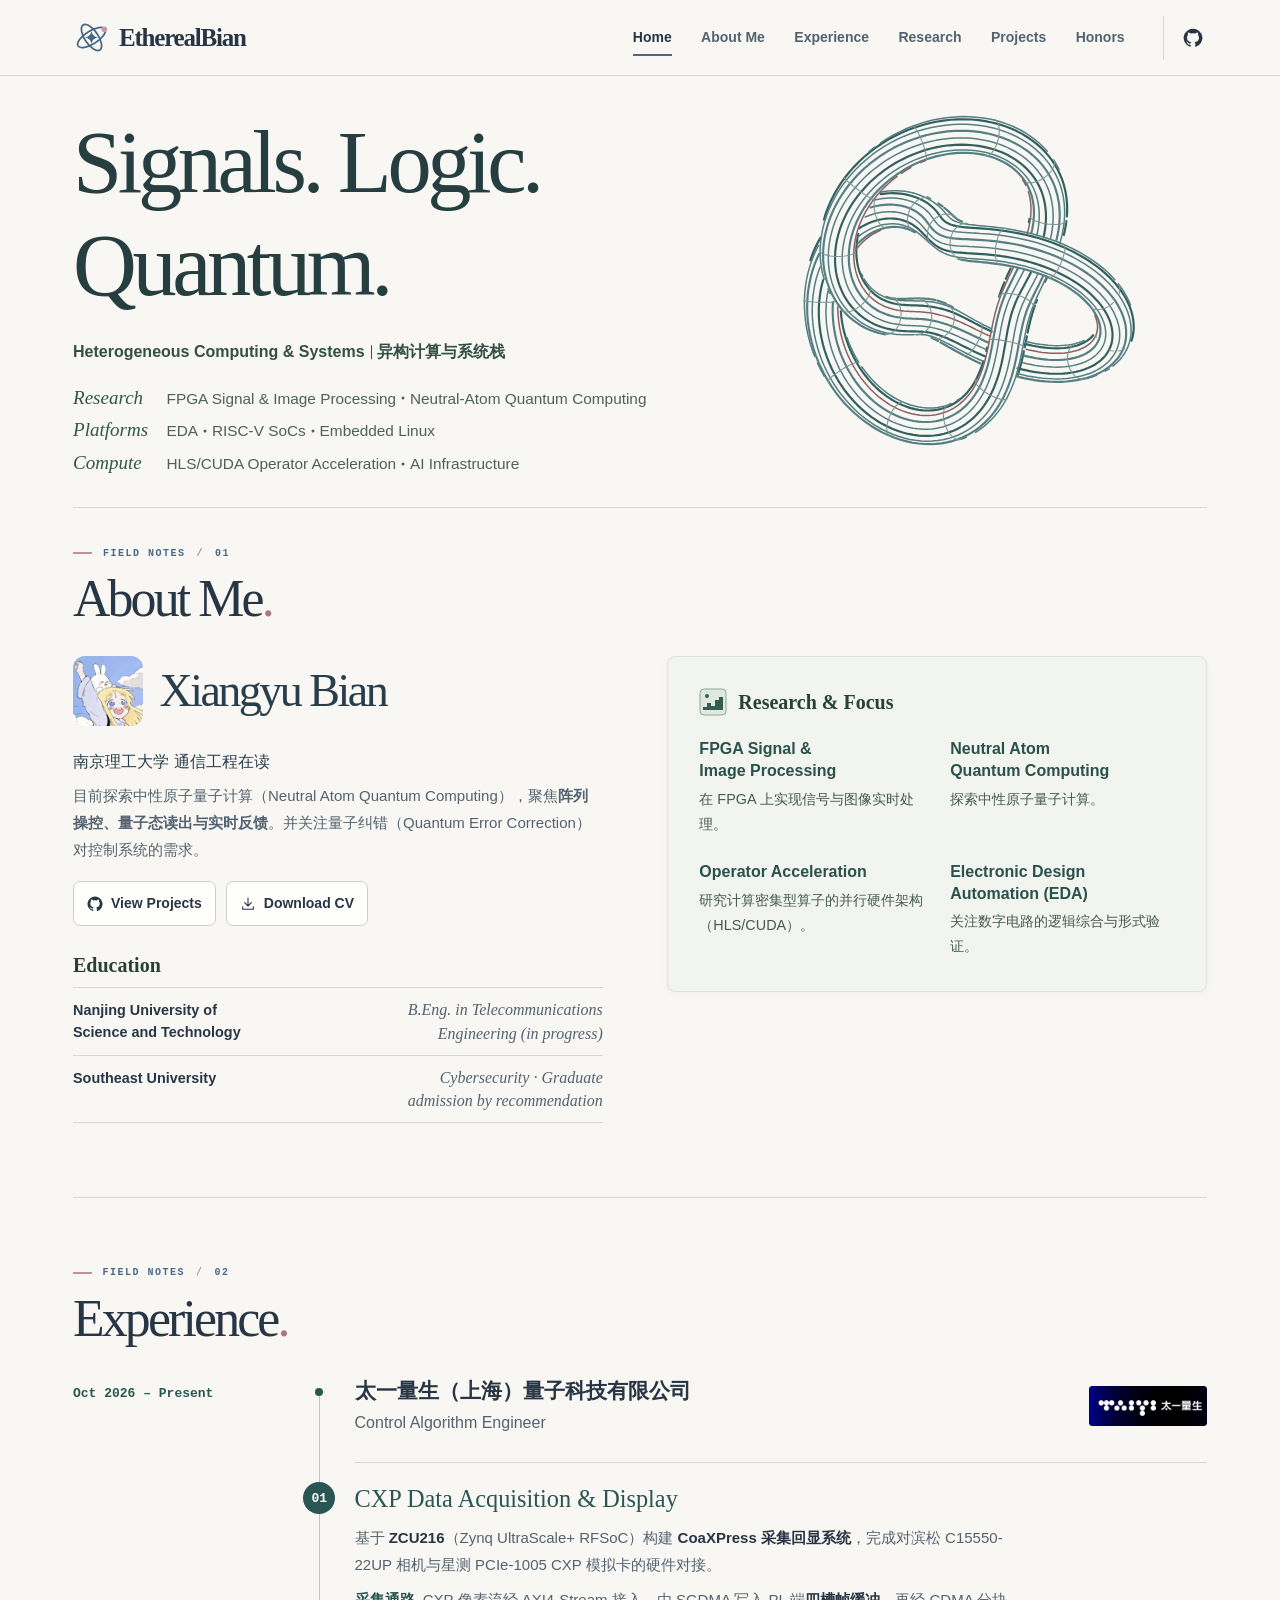
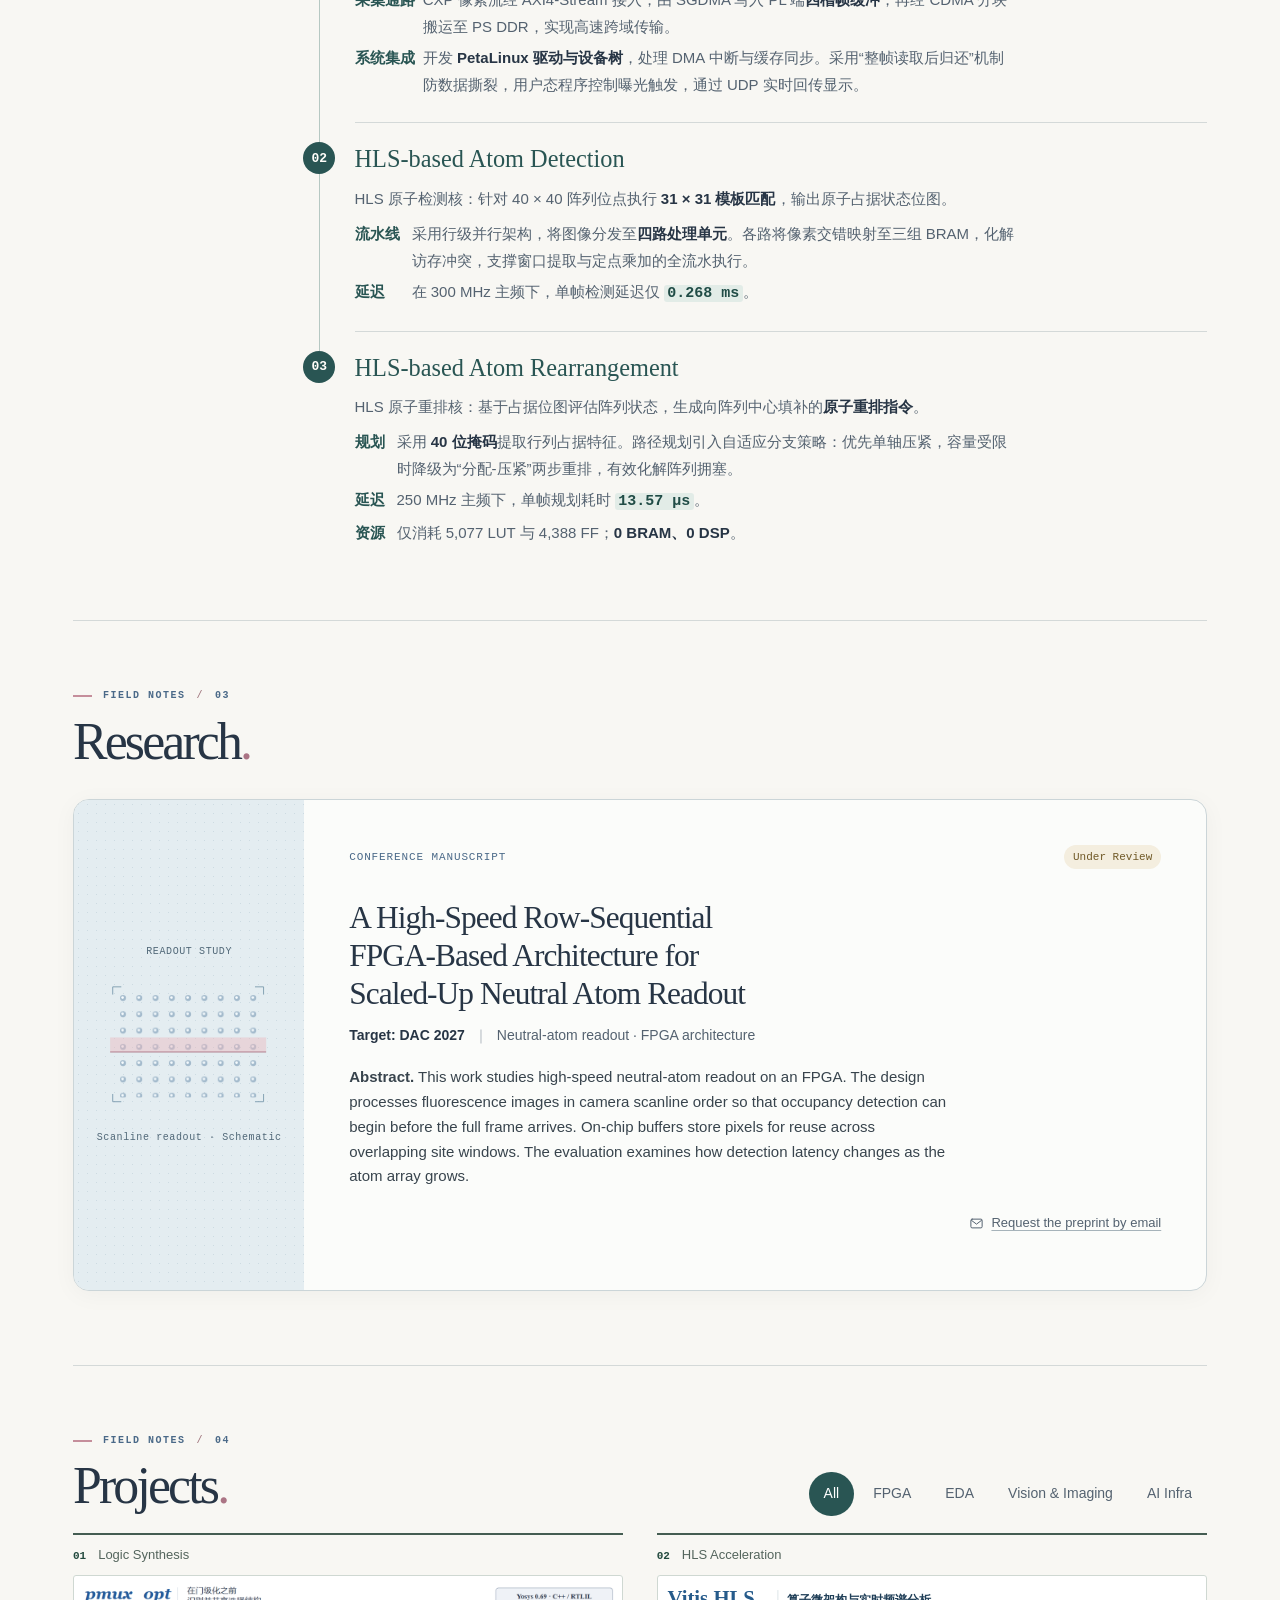
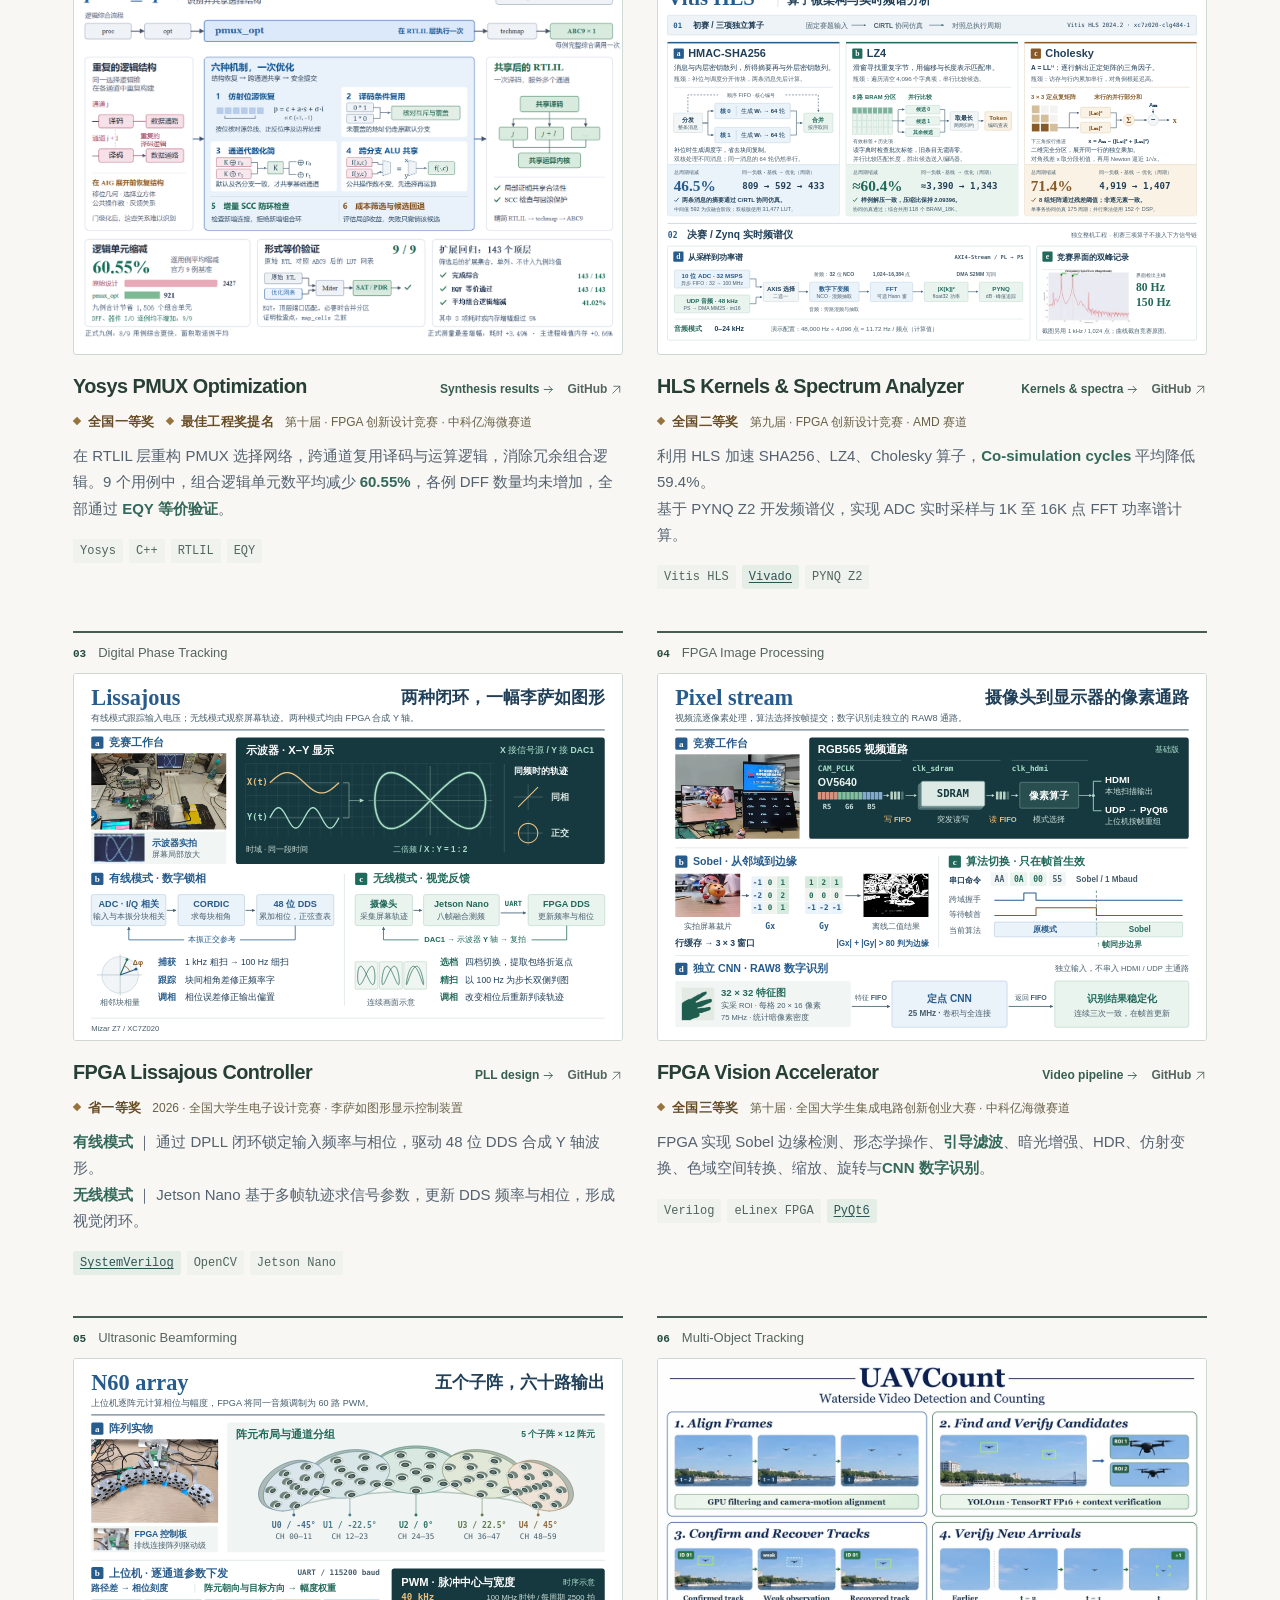
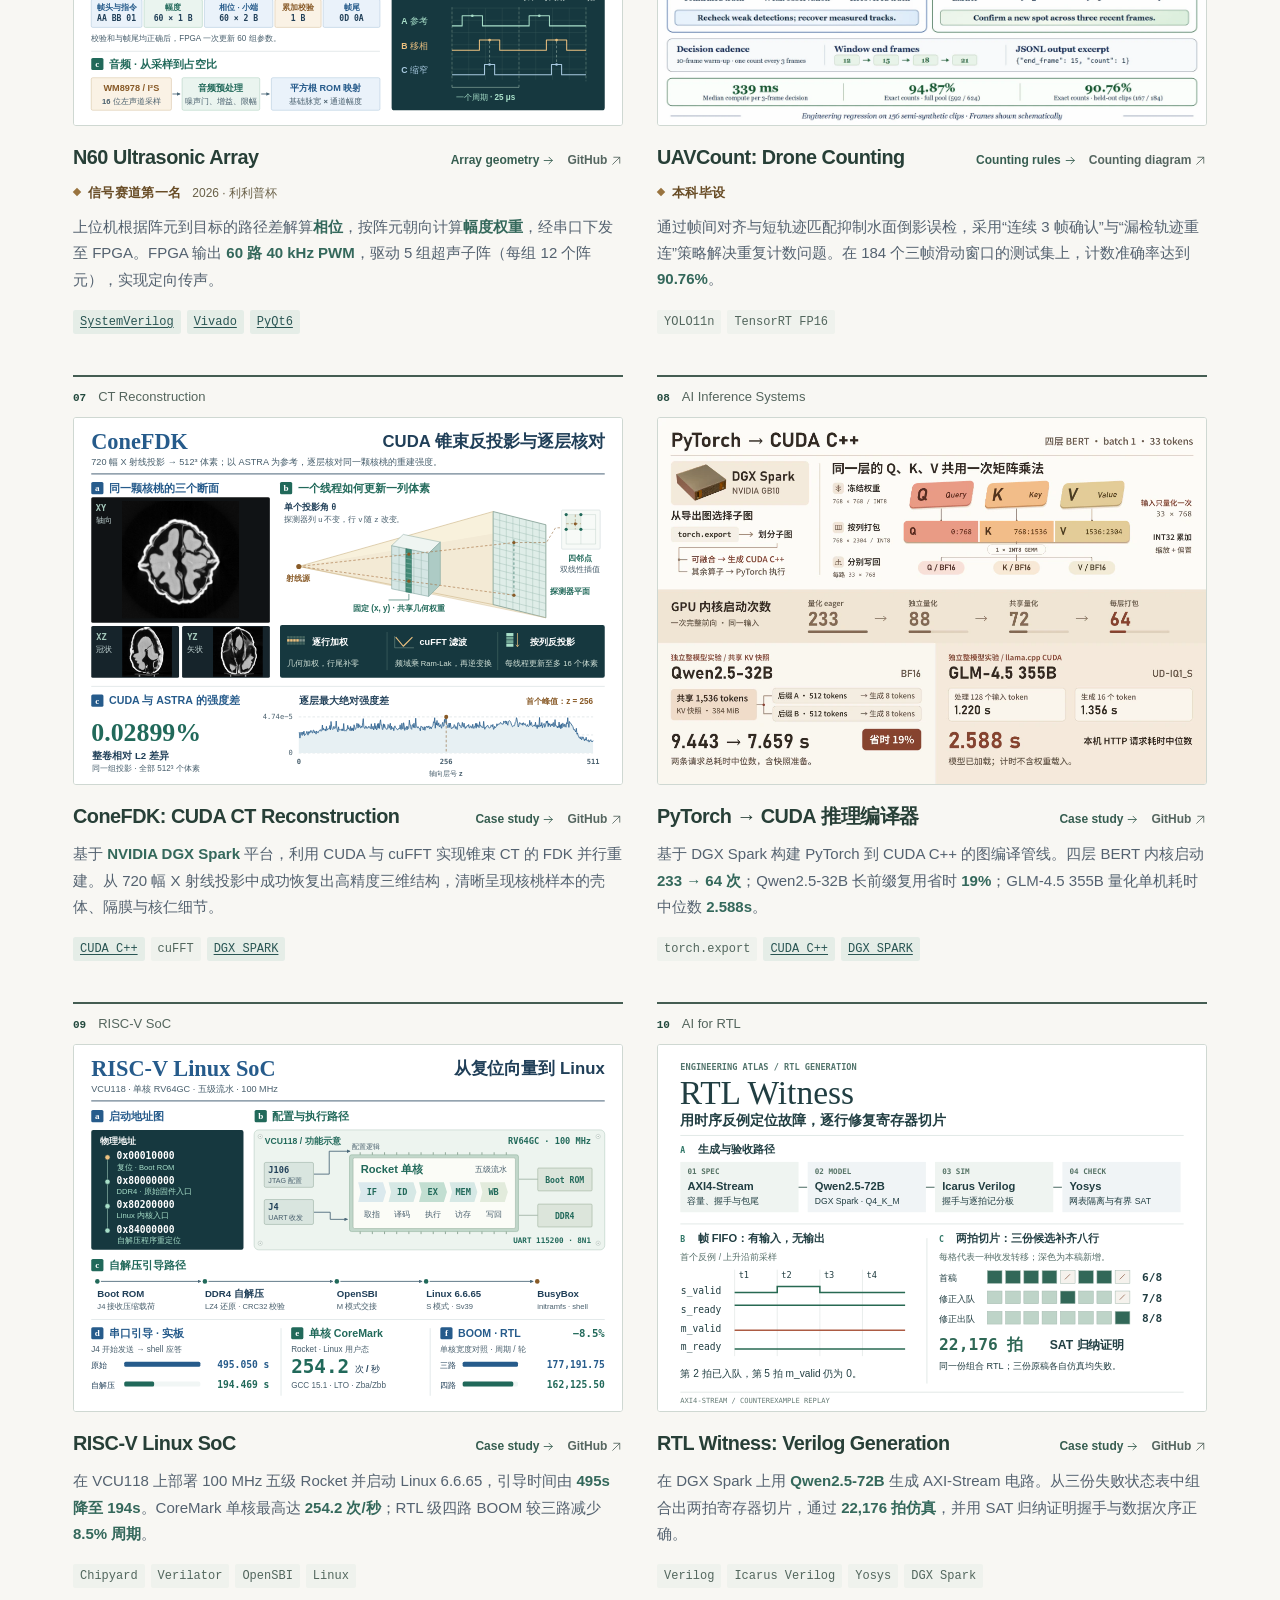
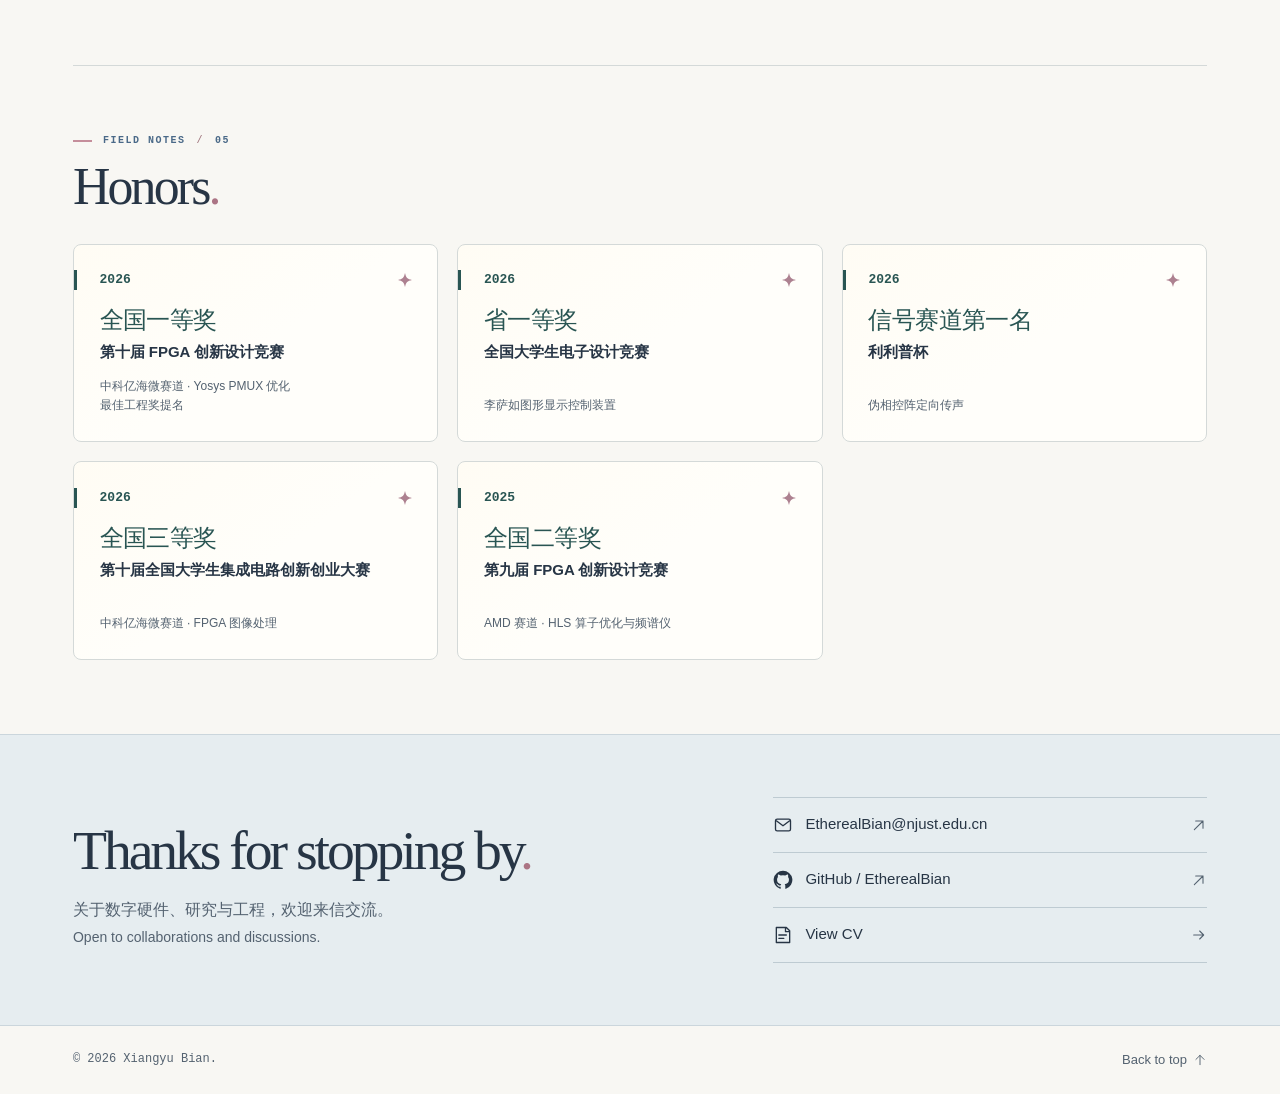
==== commit cae6fff7: "Explain what the inductive proof guarantees for project 10" ====
--- a/index.html
+++ b/index.html
@@ -573,7 +573,7 @@
               </a>
               <div class="project-body"><div class="project-heading"><h3 id="rtl-witness-title" lang="en"><a href="work/rtl-witness.html">RTL Witness: Verilog Generation<span class="compact-arrow" aria-hidden="true">&nbsp;→</span></a></h3>
                 <div class="project-links" lang="en"><a class="entry-link" href="work/rtl-witness.html" aria-label="Case study: RTL Witness">Case study <svg class="icon" width="14" height="14" aria-hidden="true"><use href="#east" /></svg></a><a class="source-link" href="https://github.com/EtherealBian/rtl-witness" aria-label="GitHub: RTL Witness">GitHub <svg class="icon" width="14" height="14" aria-hidden="true"><use href="#out" /></svg></a></div></div>
-                <p class="project-summary">在 DGX Spark 上用 <strong>Qwen2.5-72B</strong> 生成 AXI-Stream 电路。从三份失败状态表中组合出两拍寄存器切片，通过 <strong>22,176 拍仿真</strong>与 12 步有界检查。</p>
+                <p class="project-summary">在 DGX Spark 上用 <strong>Qwen2.5-72B</strong> 生成 AXI-Stream 电路。从三份失败状态表中组合出两拍寄存器切片，通过 <strong>22,176 拍仿真</strong>，并用 SAT 归纳证明握手与数据次序正确。</p>
                 <ul class="tags" aria-label="Technology stack" lang="en"><li>Verilog</li><li>Icarus Verilog</li><li>Yosys</li><li>DGX Spark</li></ul></div>
             </article>
           </div>
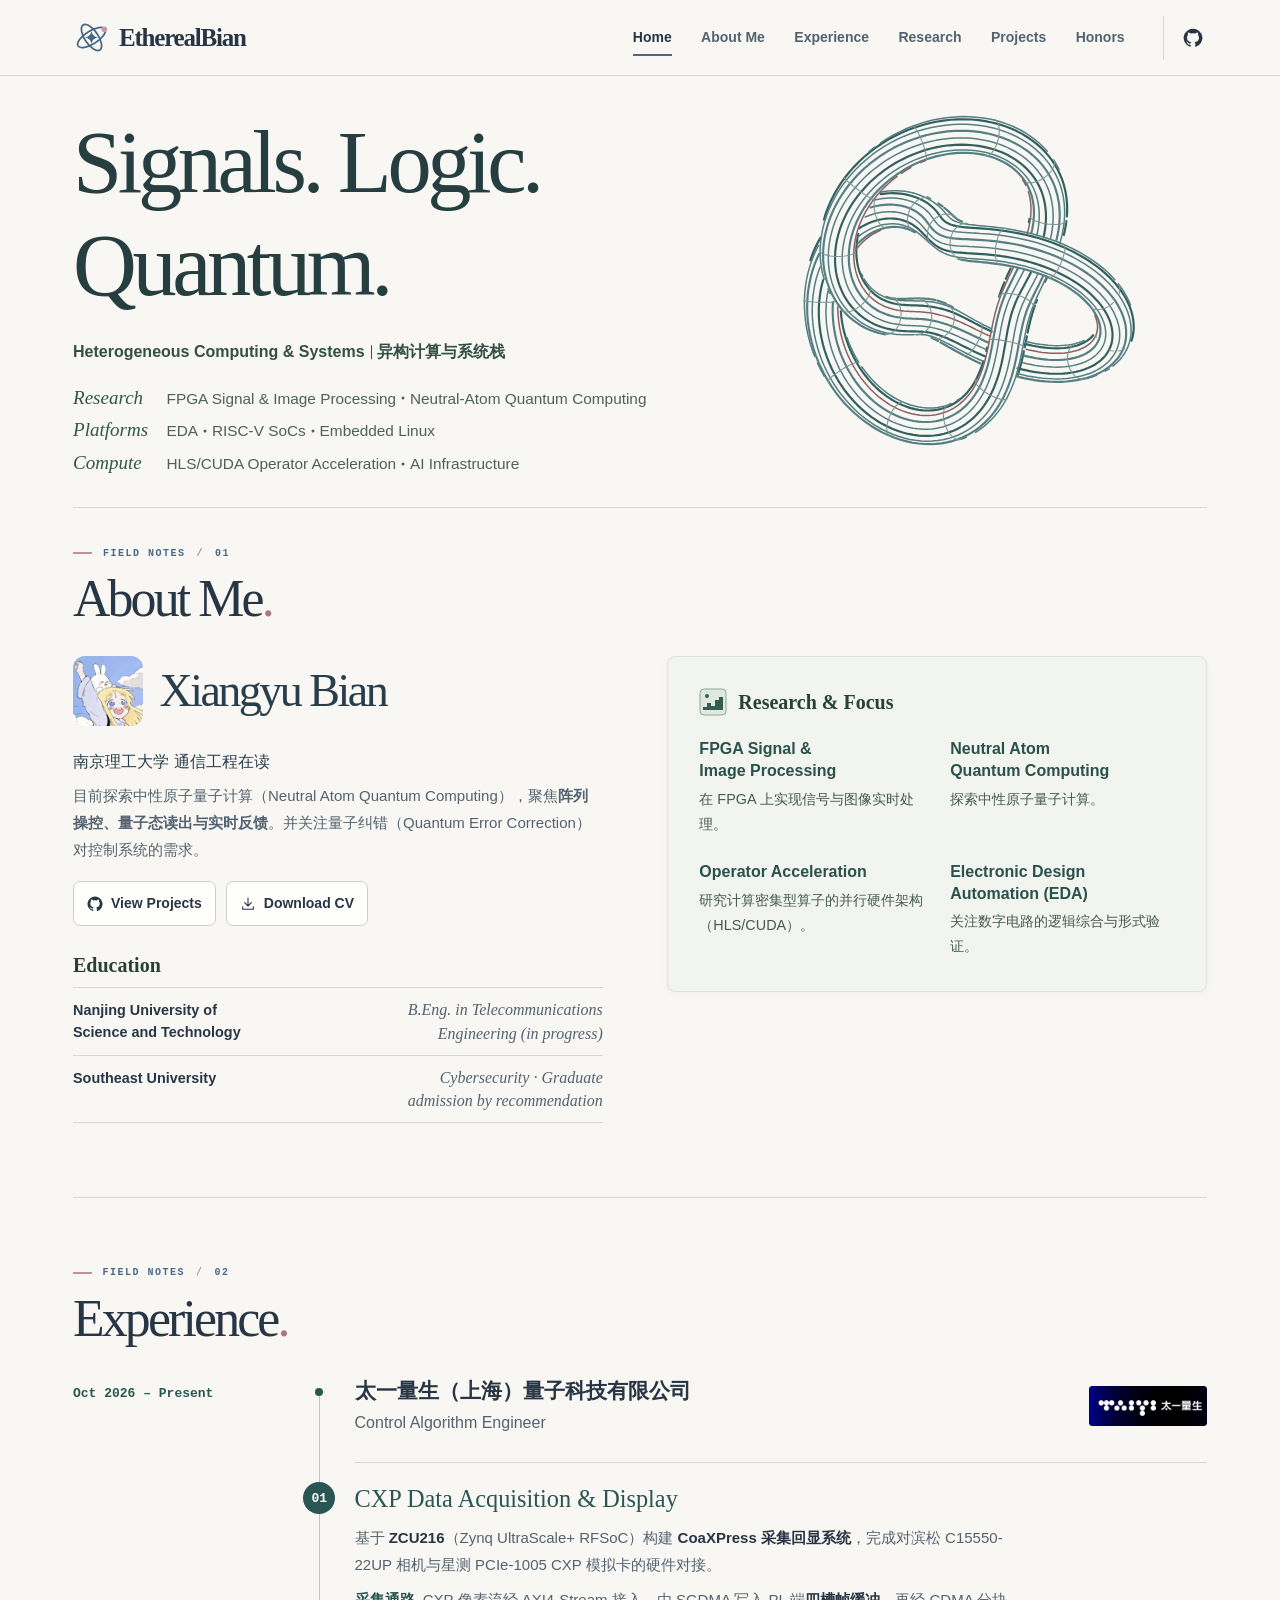
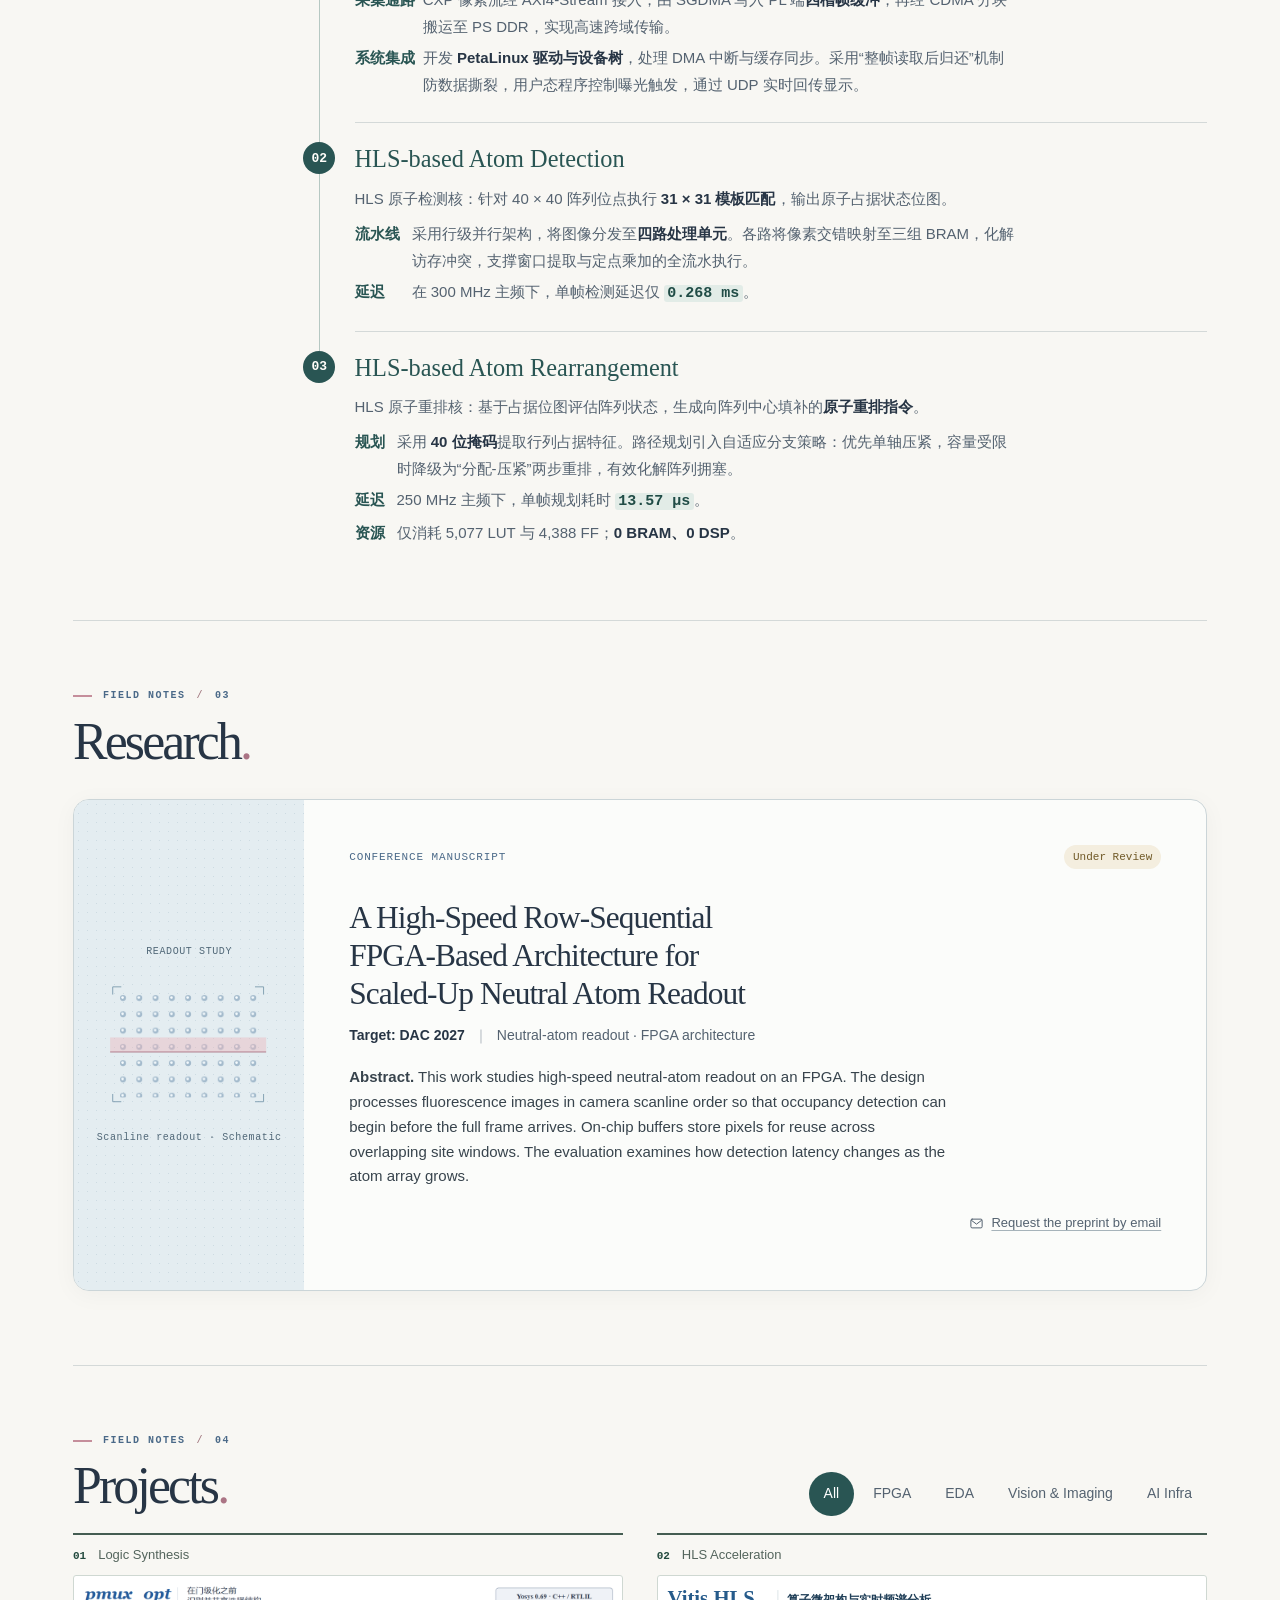
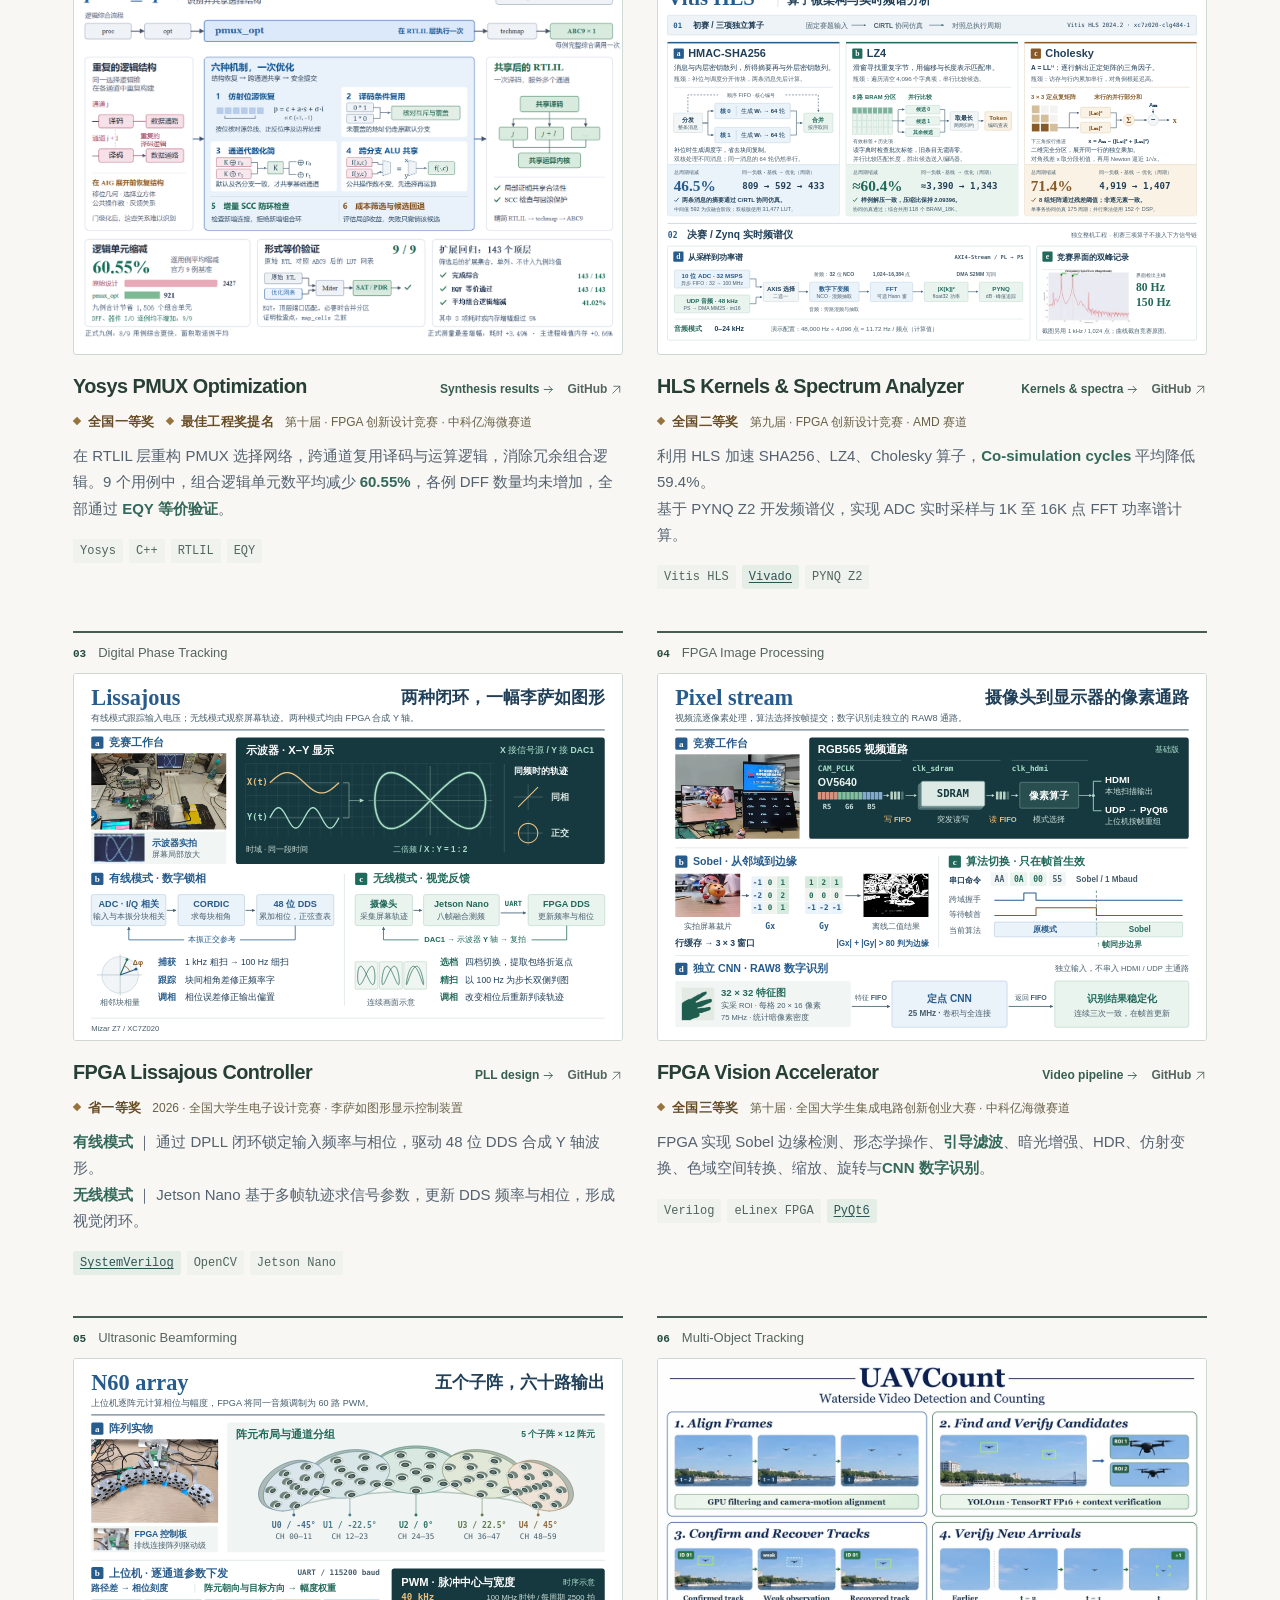
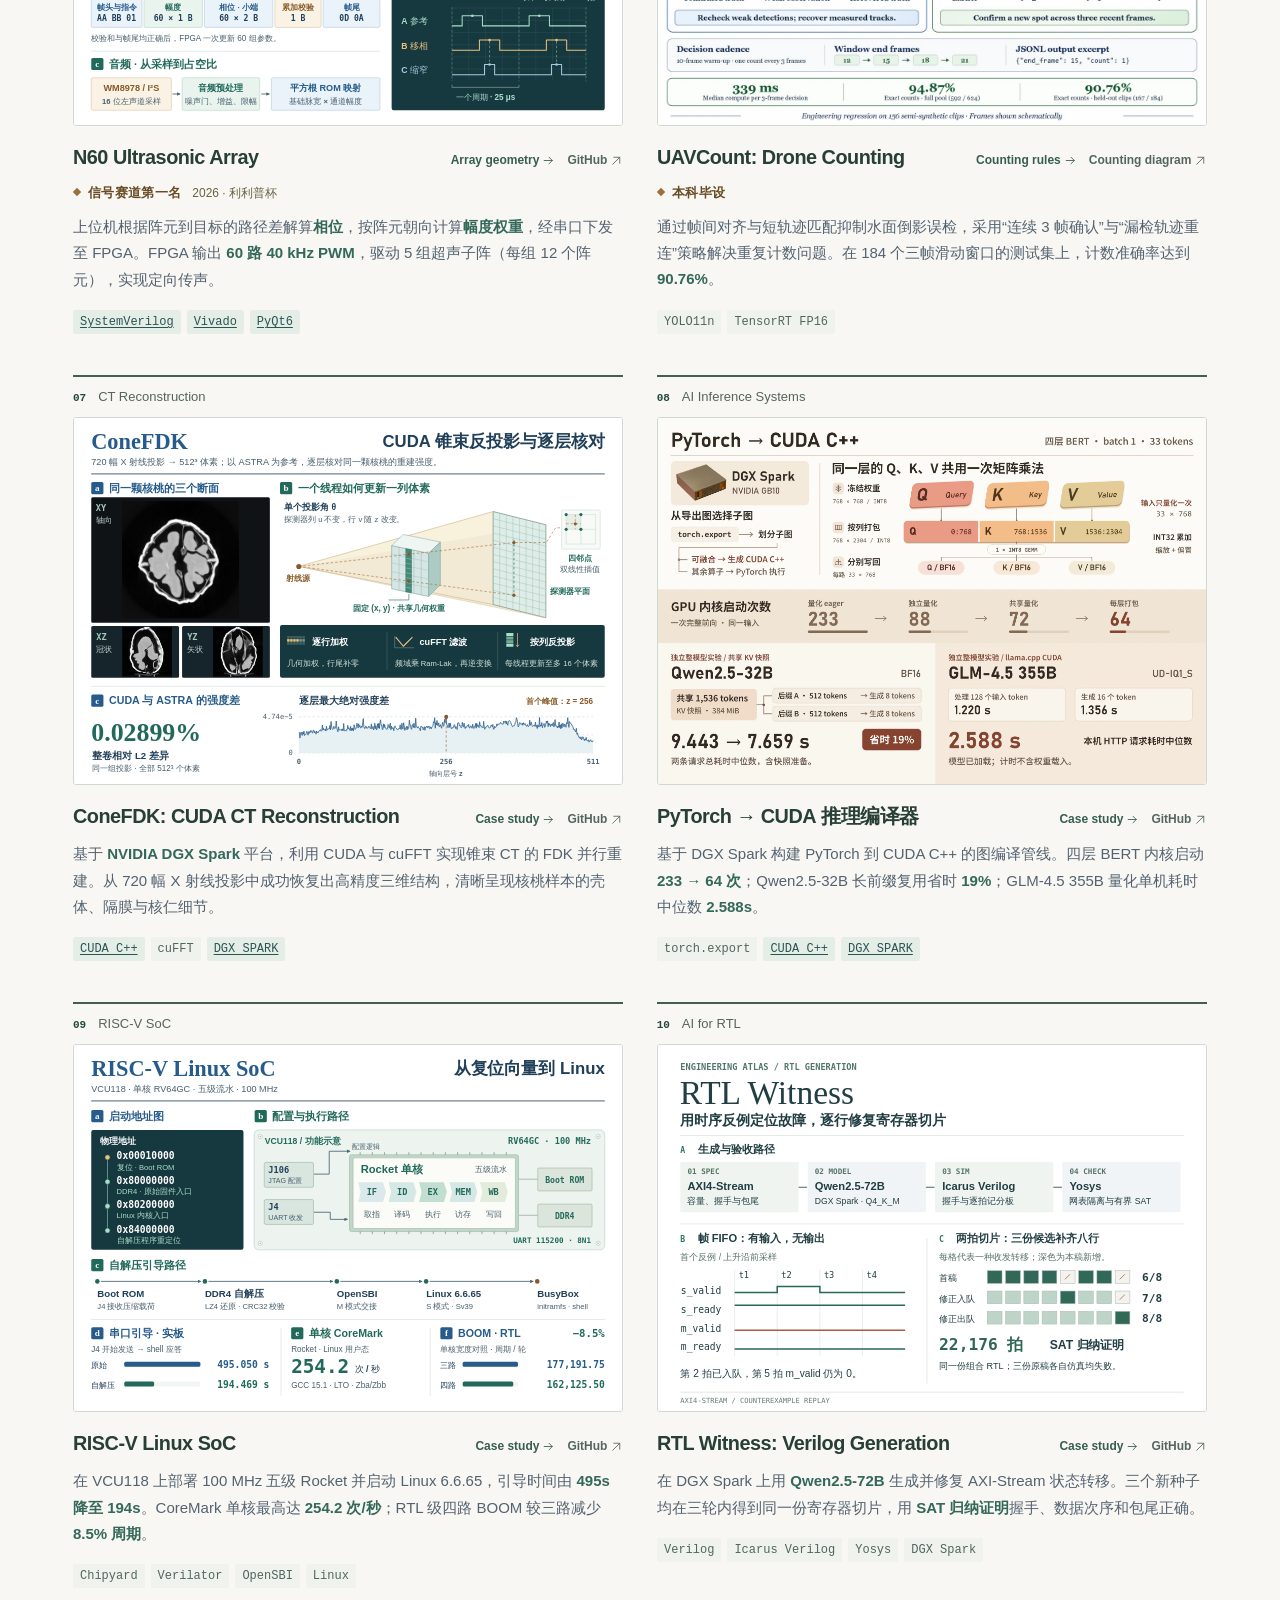
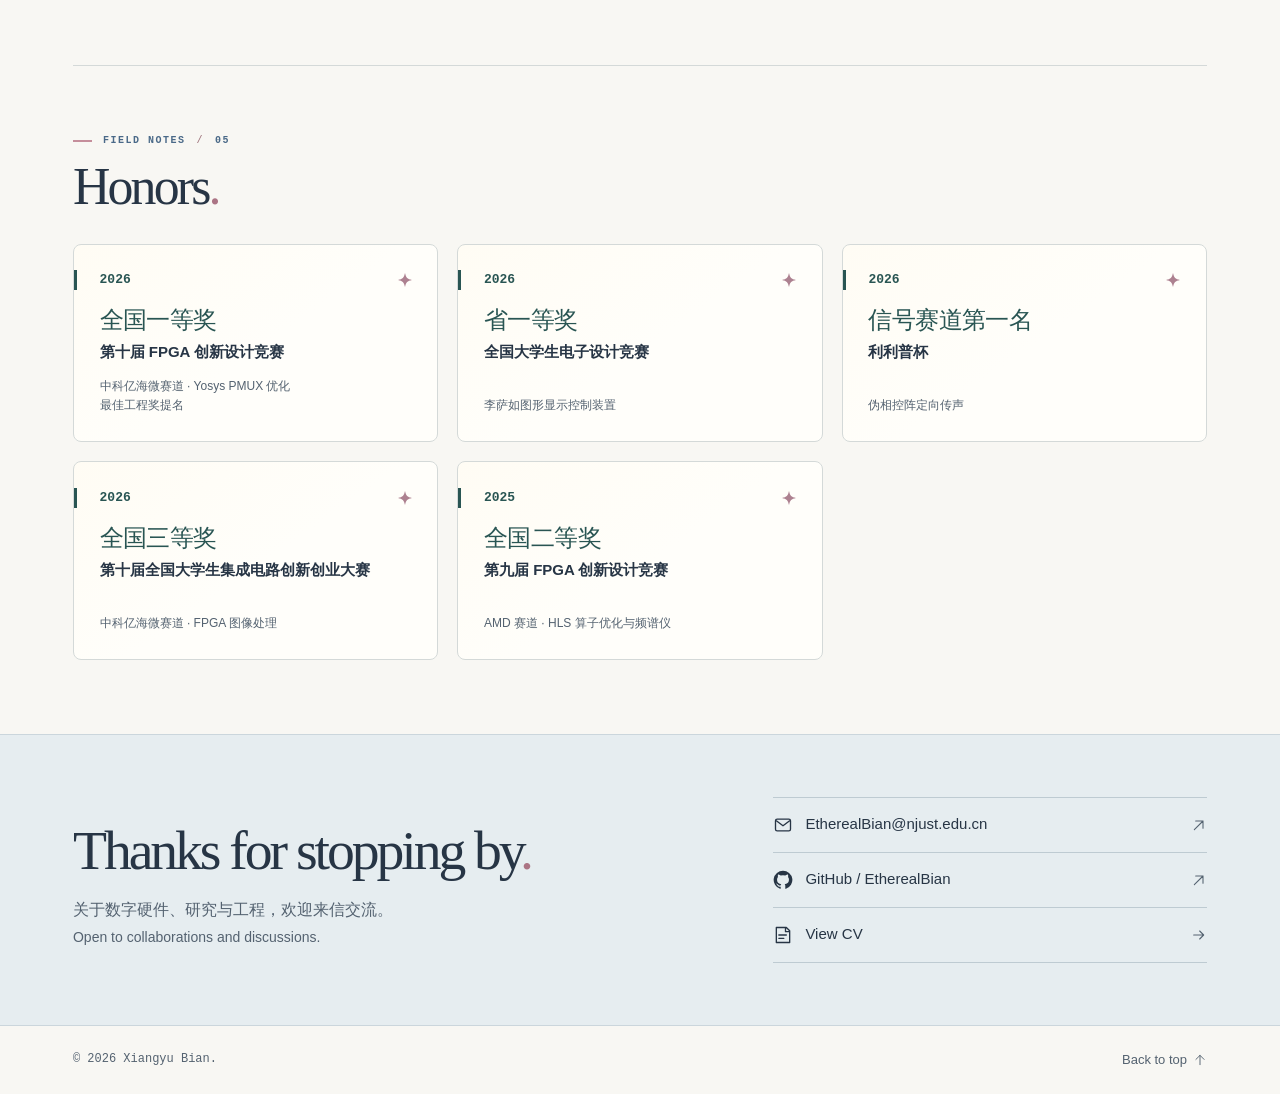
==== commit 5ac7b860: "Feature the prospective RTL agent result in the tenth project" ====
--- a/index.html
+++ b/index.html
@@ -573,7 +573,7 @@
               </a>
               <div class="project-body"><div class="project-heading"><h3 id="rtl-witness-title" lang="en"><a href="work/rtl-witness.html">RTL Witness: Verilog Generation<span class="compact-arrow" aria-hidden="true">&nbsp;→</span></a></h3>
                 <div class="project-links" lang="en"><a class="entry-link" href="work/rtl-witness.html" aria-label="Case study: RTL Witness">Case study <svg class="icon" width="14" height="14" aria-hidden="true"><use href="#east" /></svg></a><a class="source-link" href="https://github.com/EtherealBian/rtl-witness" aria-label="GitHub: RTL Witness">GitHub <svg class="icon" width="14" height="14" aria-hidden="true"><use href="#out" /></svg></a></div></div>
-                <p class="project-summary">在 DGX Spark 上用 <strong>Qwen2.5-72B</strong> 生成 AXI-Stream 电路。从三份失败状态表中组合出两拍寄存器切片，通过 <strong>22,176 拍仿真</strong>，并用 SAT 归纳证明握手与数据次序正确。</p>
+                <p class="project-summary">在 DGX Spark 上用 <strong>Qwen2.5-72B</strong> 生成并修复 AXI-Stream 状态转移。三个新种子均在三轮内得到同一份寄存器切片，用 <strong>SAT 归纳证明</strong>握手、数据次序和包尾正确。</p>
                 <ul class="tags" aria-label="Technology stack" lang="en"><li>Verilog</li><li>Icarus Verilog</li><li>Yosys</li><li>DGX Spark</li></ul></div>
             </article>
           </div>
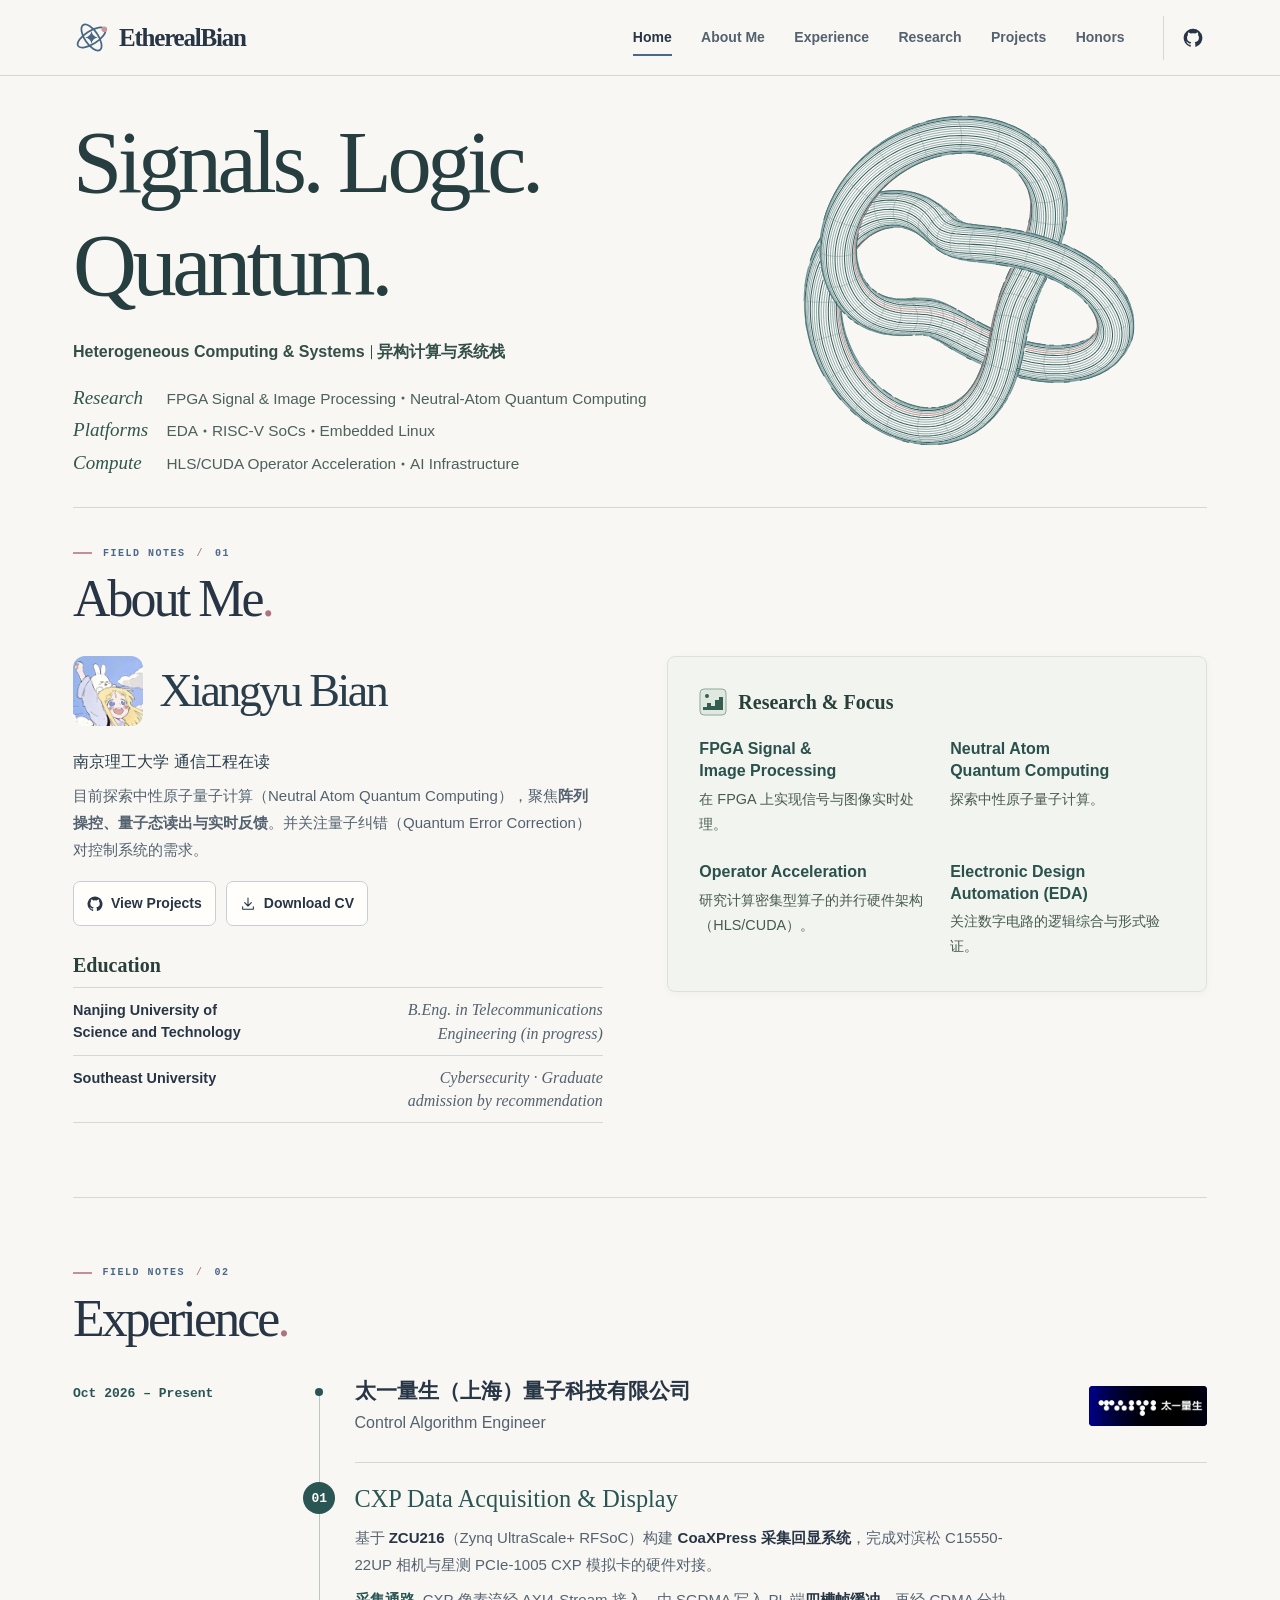
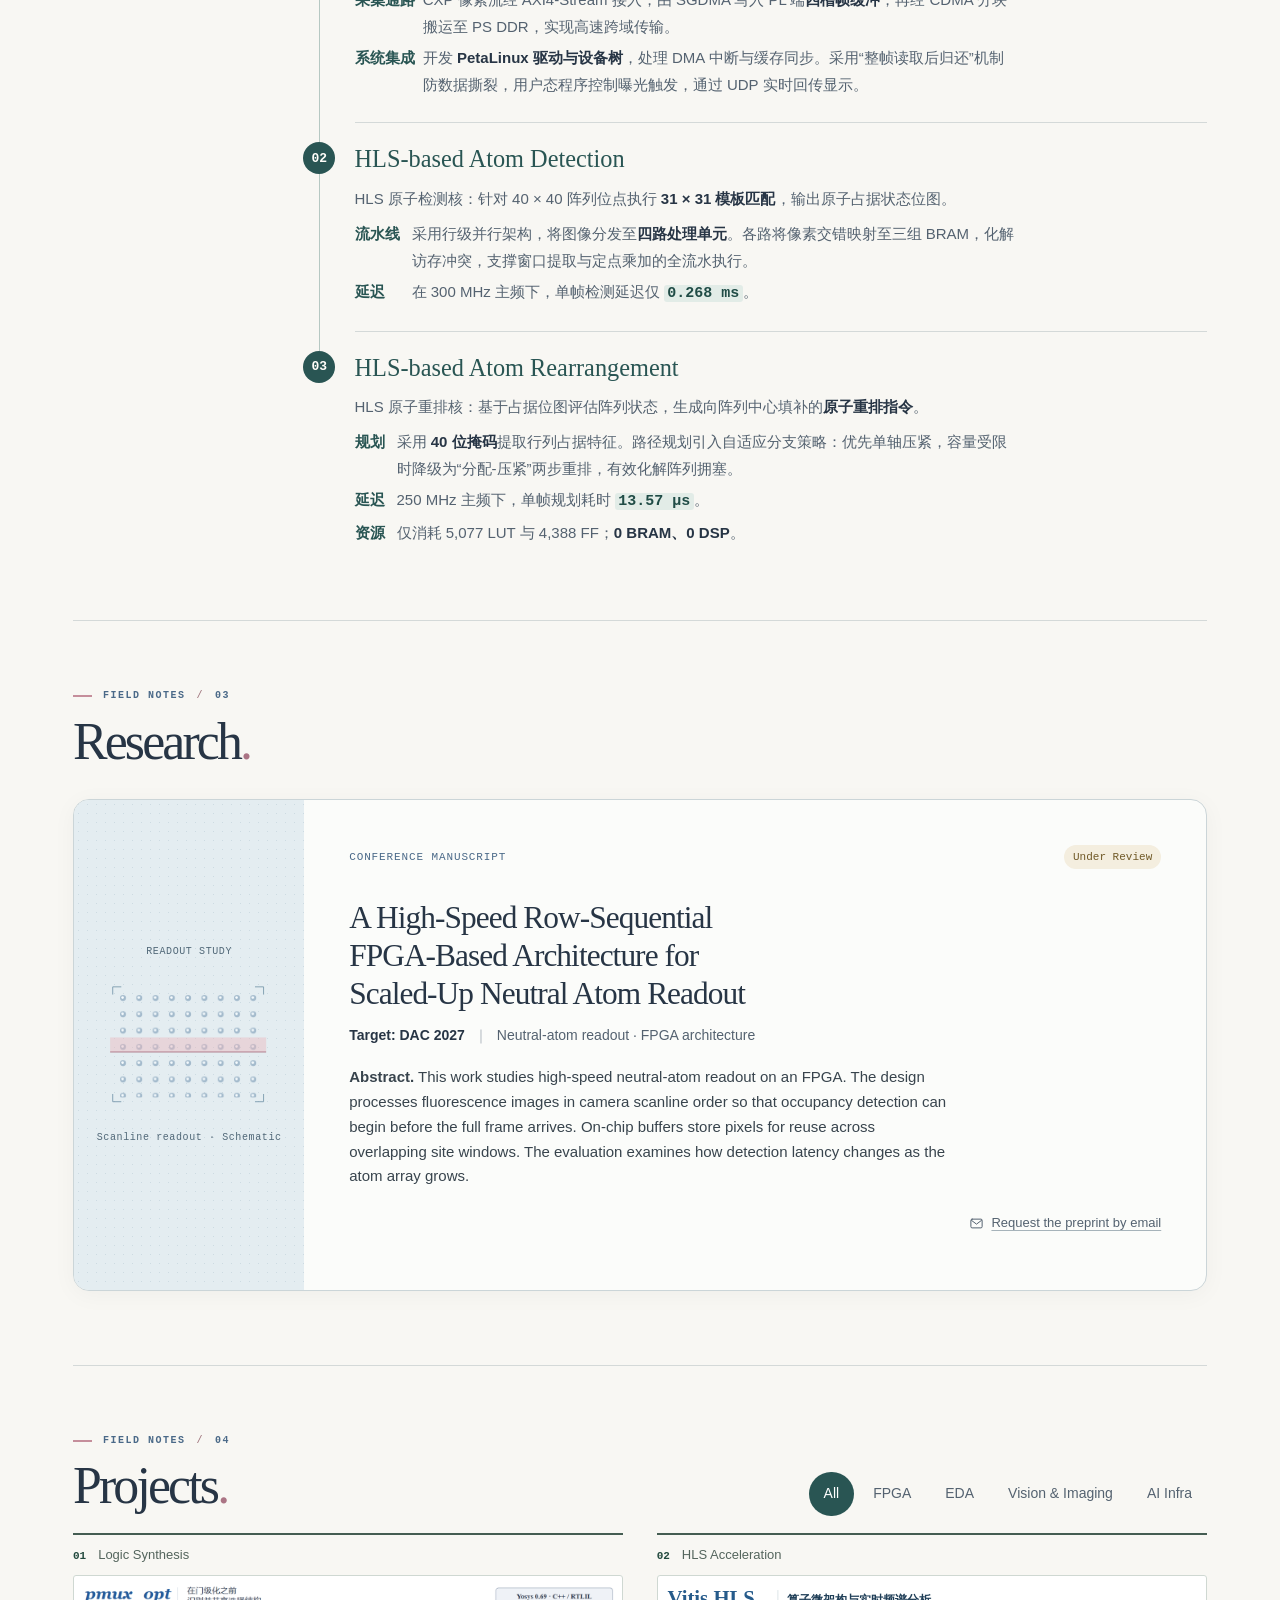
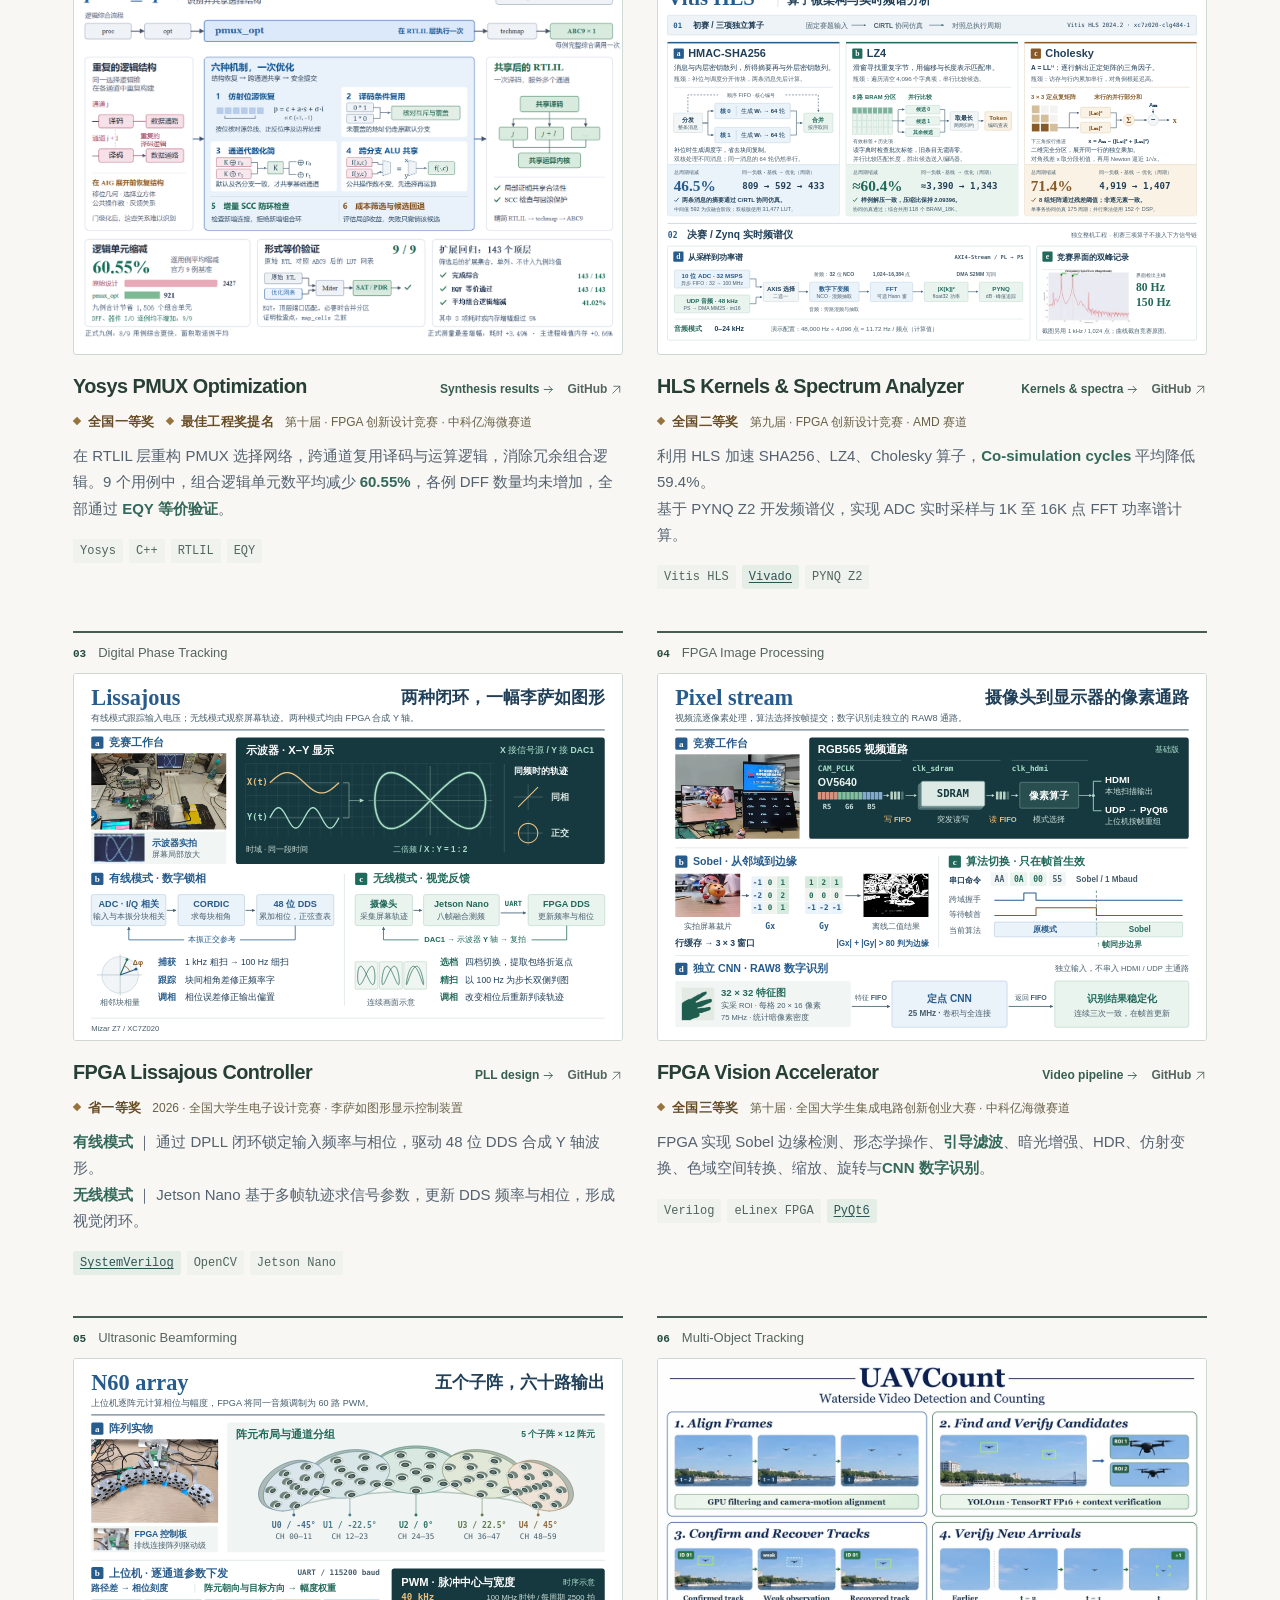
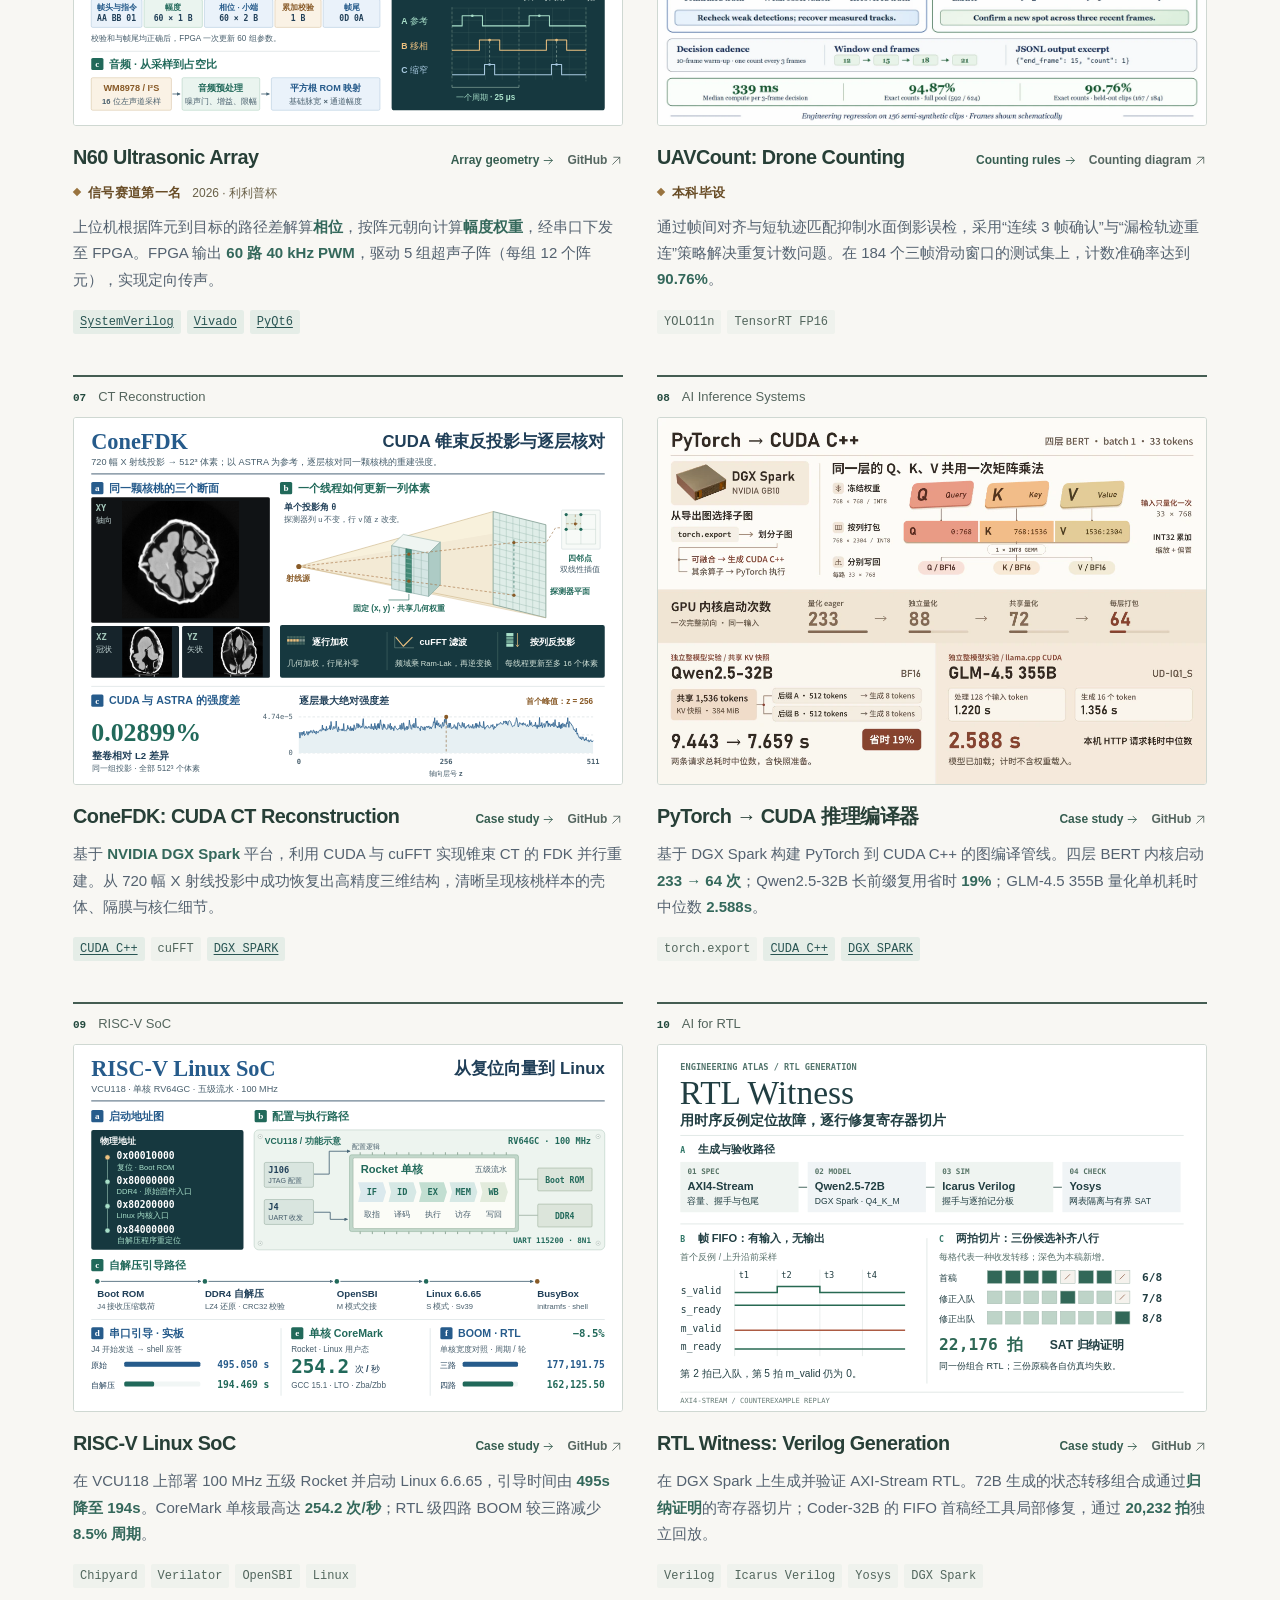
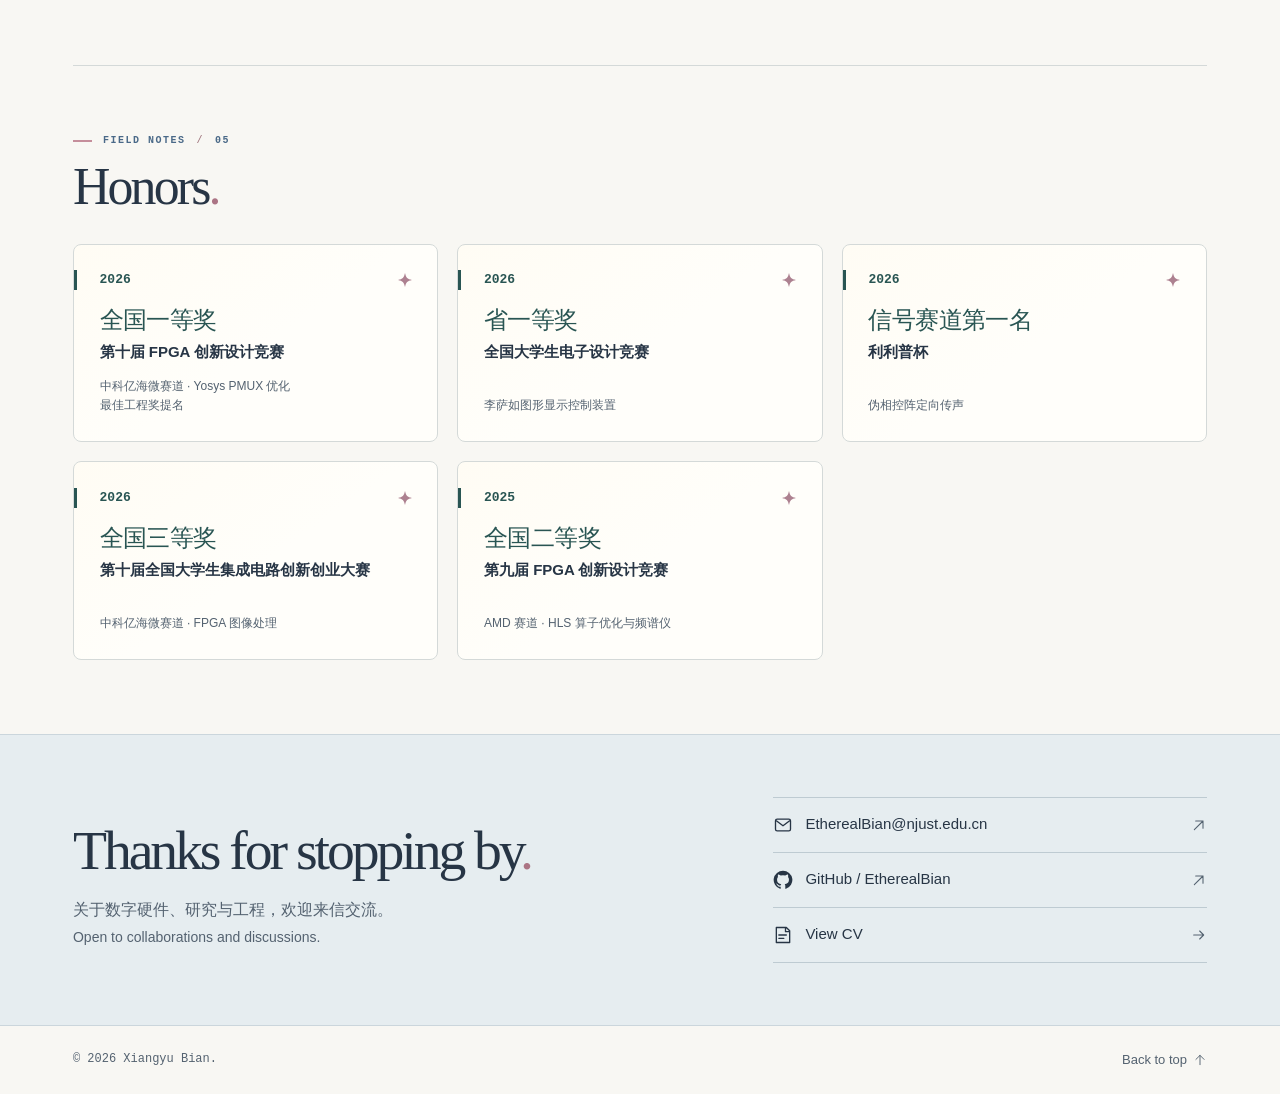
==== commit eb8041c3: "Show the held-out frame FIFO repair beside the proved register slice" ====
--- a/index.html
+++ b/index.html
@@ -573,7 +573,7 @@
               </a>
               <div class="project-body"><div class="project-heading"><h3 id="rtl-witness-title" lang="en"><a href="work/rtl-witness.html">RTL Witness: Verilog Generation<span class="compact-arrow" aria-hidden="true">&nbsp;→</span></a></h3>
                 <div class="project-links" lang="en"><a class="entry-link" href="work/rtl-witness.html" aria-label="Case study: RTL Witness">Case study <svg class="icon" width="14" height="14" aria-hidden="true"><use href="#east" /></svg></a><a class="source-link" href="https://github.com/EtherealBian/rtl-witness" aria-label="GitHub: RTL Witness">GitHub <svg class="icon" width="14" height="14" aria-hidden="true"><use href="#out" /></svg></a></div></div>
-                <p class="project-summary">在 DGX Spark 上用 <strong>Qwen2.5-72B</strong> 生成并修复 AXI-Stream 状态转移。三个新种子均在三轮内得到同一份寄存器切片，用 <strong>SAT 归纳证明</strong>握手、数据次序和包尾正确。</p>
+                <p class="project-summary">在 DGX Spark 上生成并验证 AXI-Stream RTL。72B 生成的状态转移组合成通过<strong>归纳证明</strong>的寄存器切片；Coder-32B 的 FIFO 首稿经工具局部修复，通过 <strong>20,232 拍</strong>独立回放。</p>
                 <ul class="tags" aria-label="Technology stack" lang="en"><li>Verilog</li><li>Icarus Verilog</li><li>Yosys</li><li>DGX Spark</li></ul></div>
             </article>
           </div>
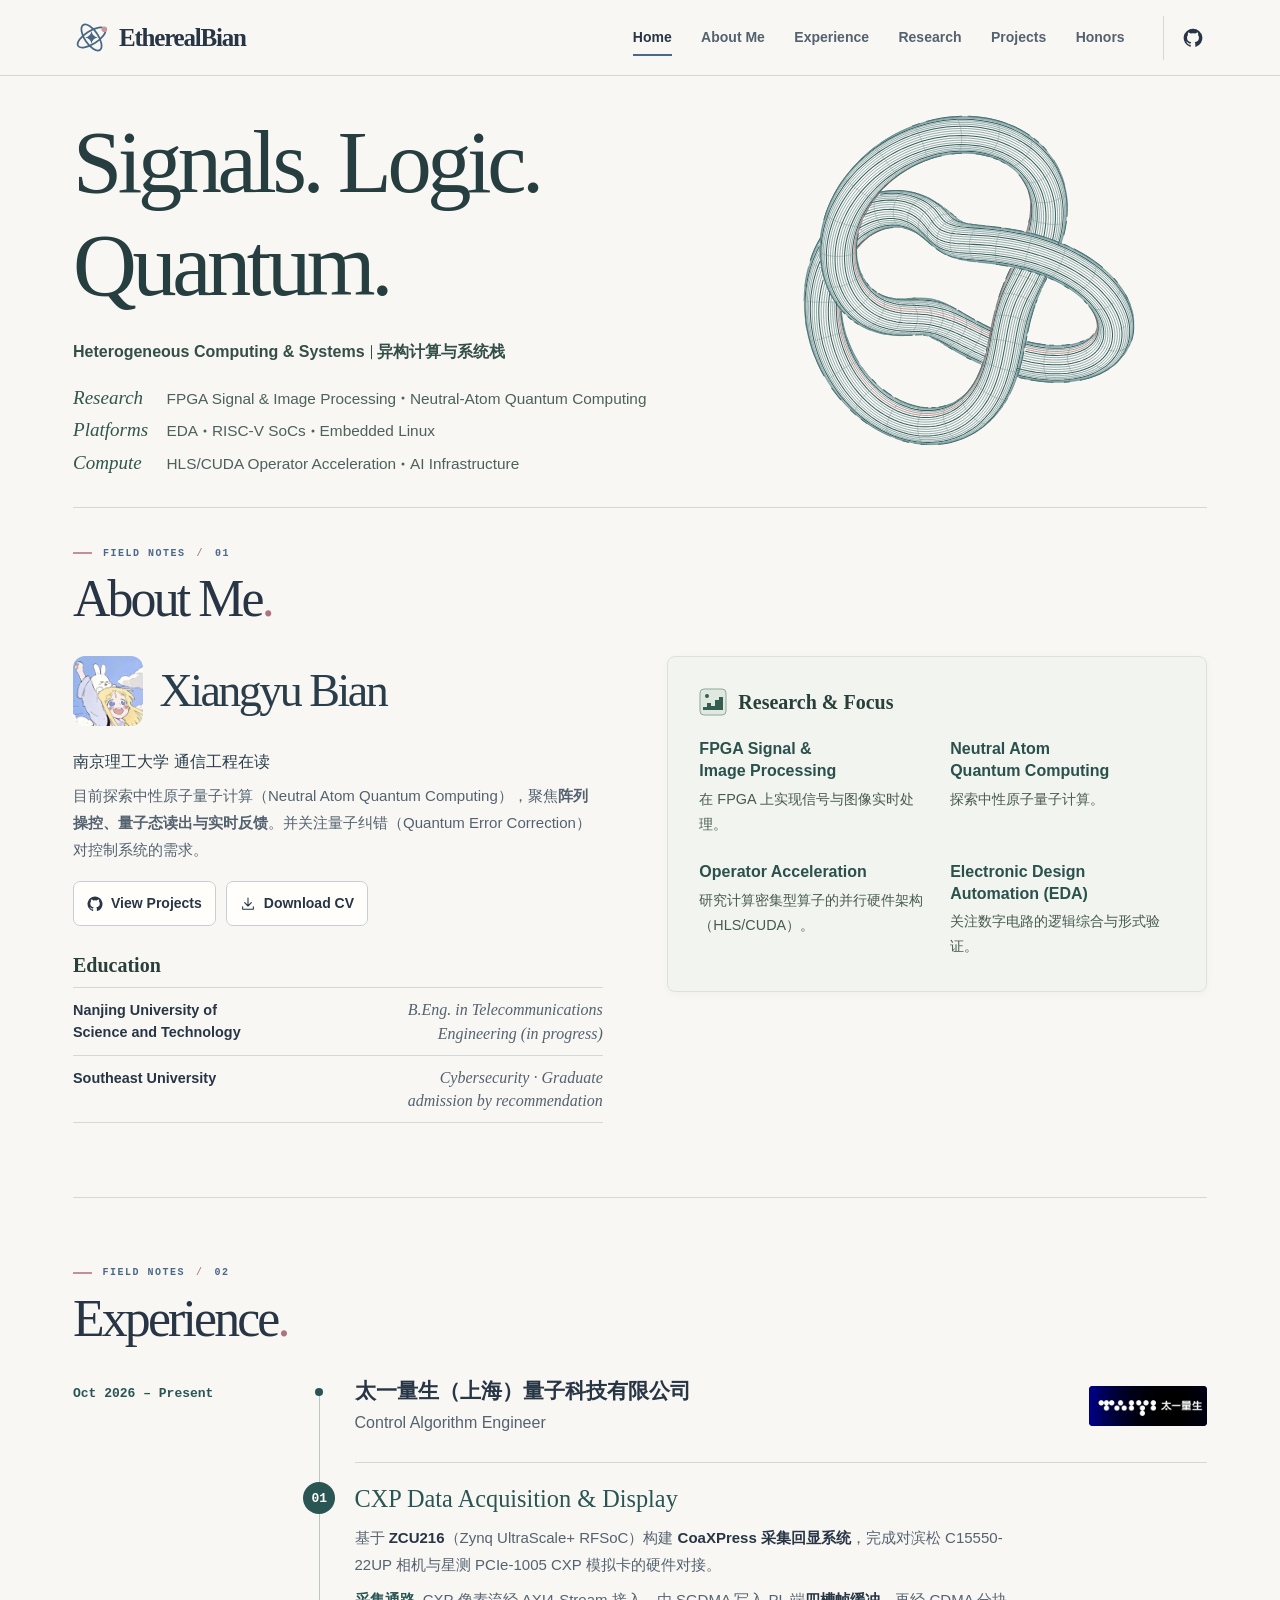
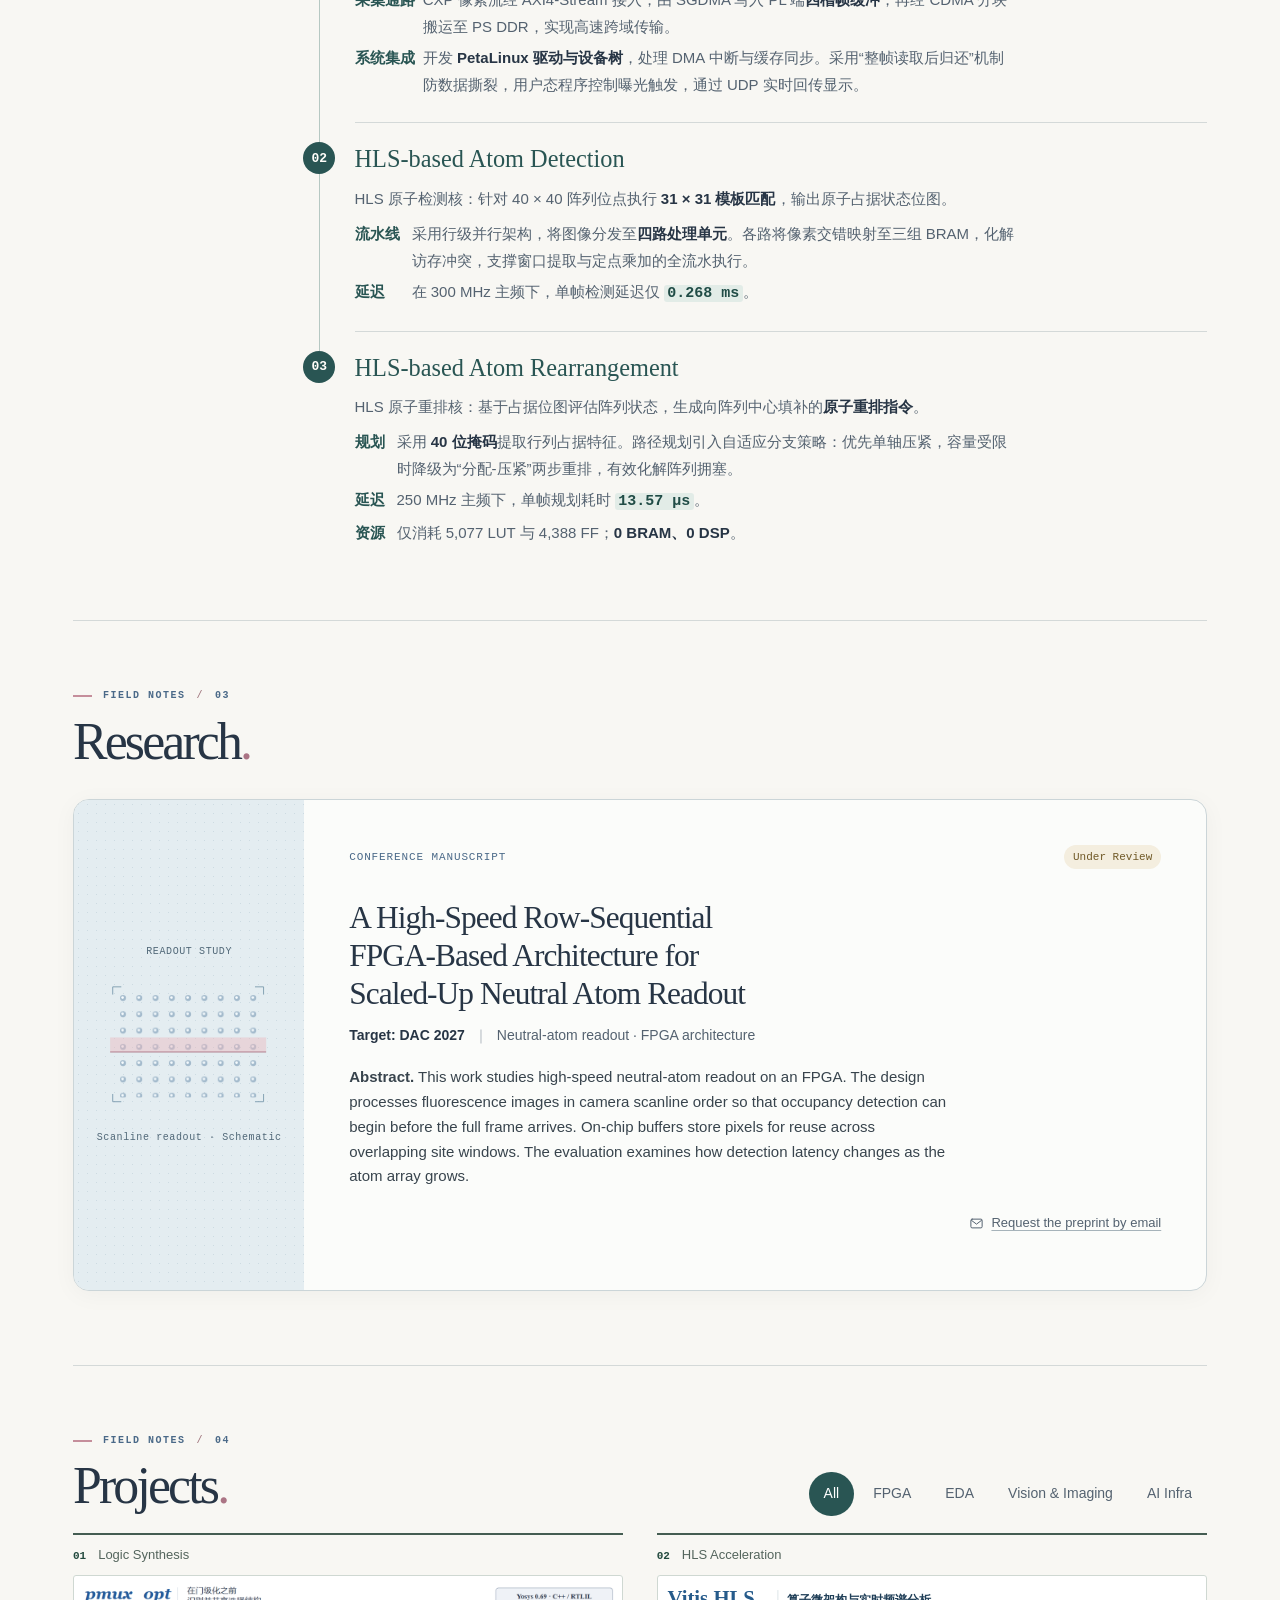
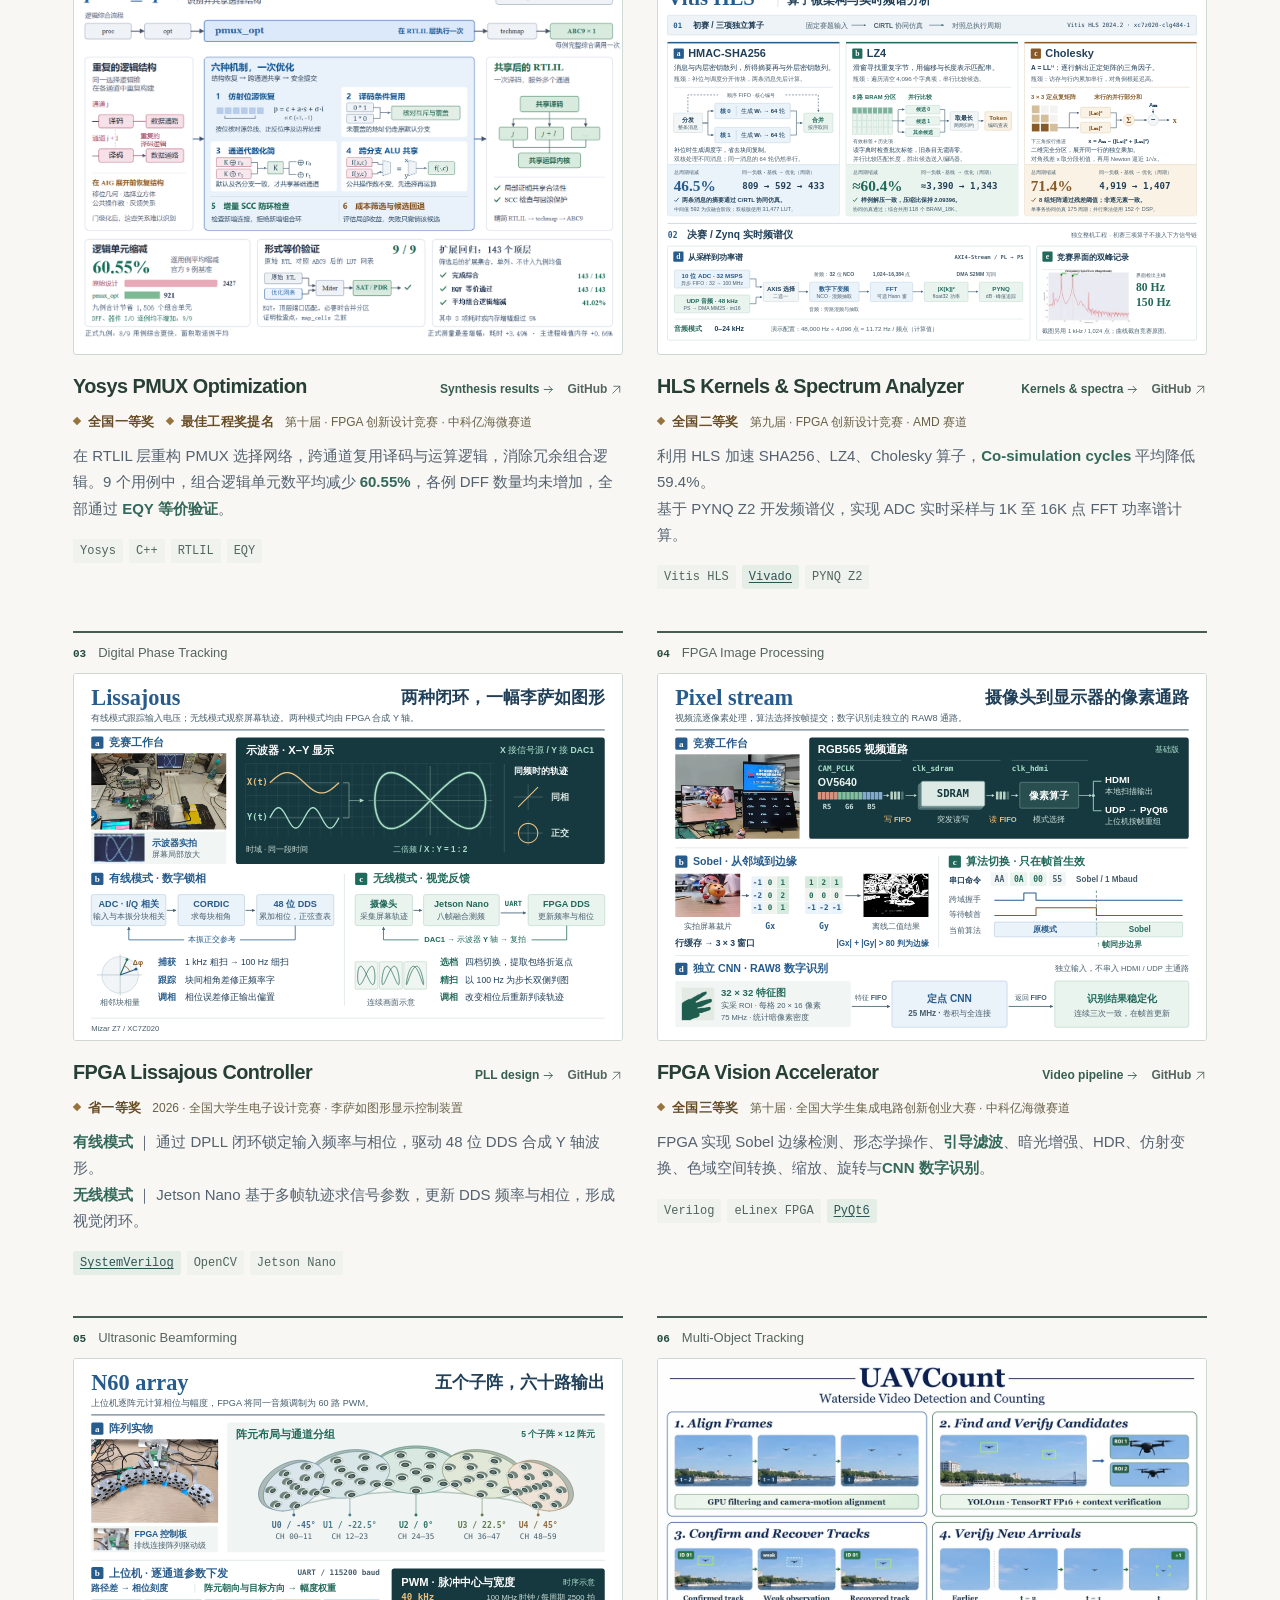
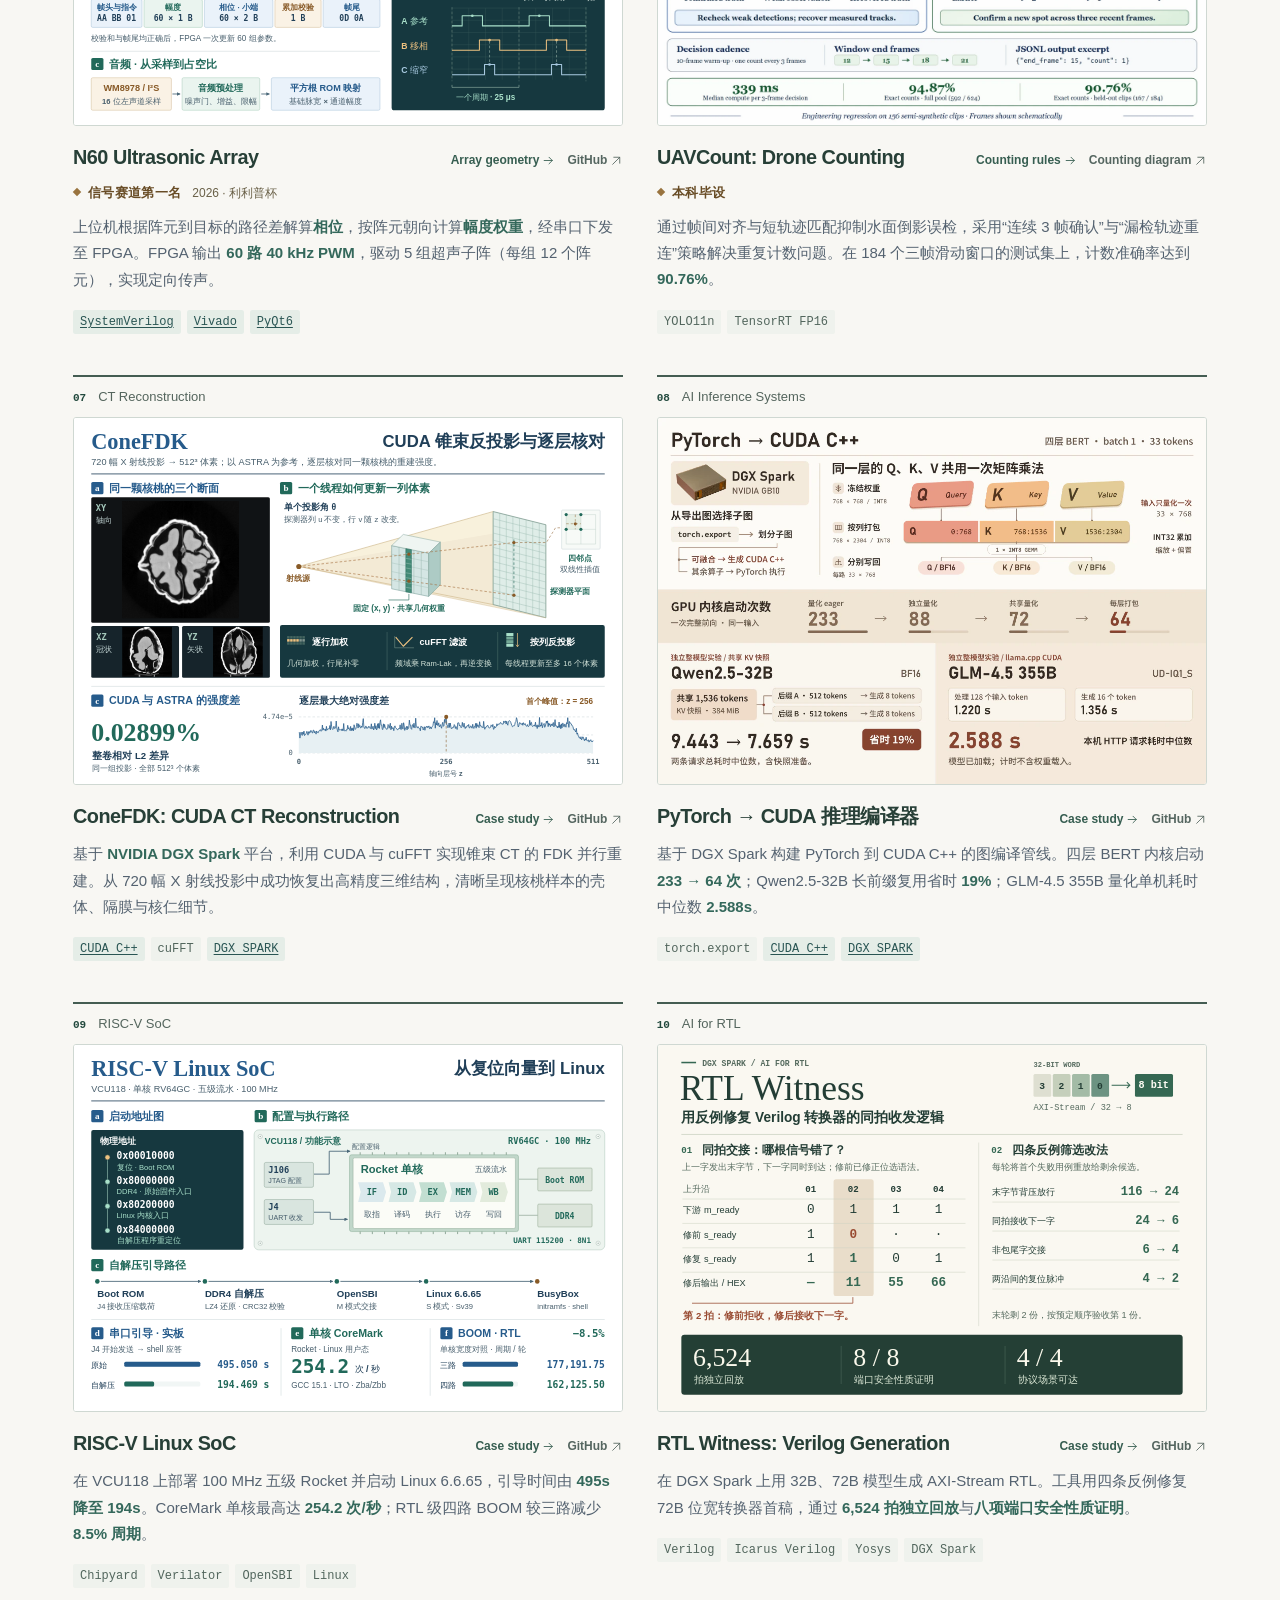
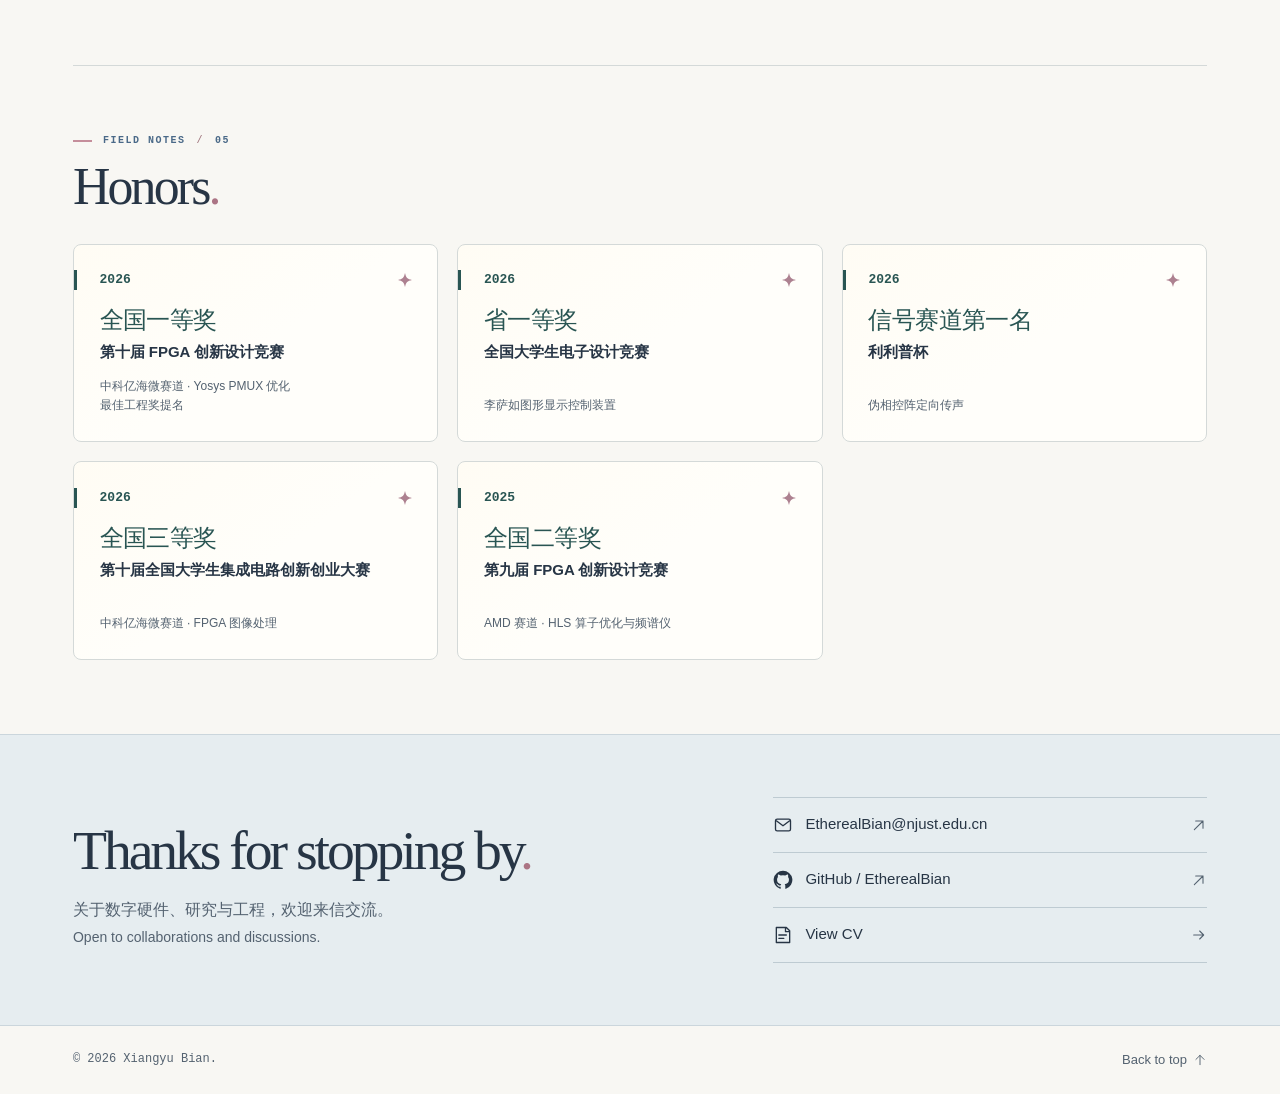
==== commit a11e73cf: "Use the measured same-edge refill trace for the tenth project card" ====
--- a/index.html
+++ b/index.html
@@ -568,12 +568,12 @@
             </article>
             <article class="project logic" data-group="eda fpga infra" id="rtl-witness" aria-labelledby="rtl-witness-title">
               <div class="catalog-meta" lang="en"><span class="catalog-number">10</span><span>AI for RTL</span></div>
-              <a class="plate diagram atlas-cover" data-plate href="assets/plates/atlas-10-rtl-witness.svg" aria-label="放大工程图：FIFO 时序反例与寄存器切片修复">
-                <img loading="lazy" decoding="async" src="assets/plates/atlas-10-rtl-witness.svg" width="1080" height="720" alt="左：帧 FIFO 在复位后未能发出第一拍；右：三稿各自失败，正确的状态转移逐步覆盖八种收发情形。">
+              <a class="plate diagram atlas-cover" data-plate href="assets/plates/atlas-10-rtl-witness.svg" aria-label="放大工程图：位宽转换器的反例修复">
+                <img loading="lazy" decoding="async" src="assets/plates/atlas-10-rtl-witness.svg" width="1080" height="720" alt="左侧对照第 2 拍修复前后的就绪信号；右侧显示 116 个局部改法如何由四条反例筛到 2 个。">
               </a>
               <div class="project-body"><div class="project-heading"><h3 id="rtl-witness-title" lang="en"><a href="work/rtl-witness.html">RTL Witness: Verilog Generation<span class="compact-arrow" aria-hidden="true">&nbsp;→</span></a></h3>
                 <div class="project-links" lang="en"><a class="entry-link" href="work/rtl-witness.html" aria-label="Case study: RTL Witness">Case study <svg class="icon" width="14" height="14" aria-hidden="true"><use href="#east" /></svg></a><a class="source-link" href="https://github.com/EtherealBian/rtl-witness" aria-label="GitHub: RTL Witness">GitHub <svg class="icon" width="14" height="14" aria-hidden="true"><use href="#out" /></svg></a></div></div>
-                <p class="project-summary">在 DGX Spark 上生成并验证 AXI-Stream RTL。72B 生成的状态转移组合成通过<strong>归纳证明</strong>的寄存器切片；Coder-32B 的 FIFO 首稿经工具局部修复，通过 <strong>20,232 拍</strong>独立回放。</p>
+                <p class="project-summary">在 DGX Spark 上用 32B、72B 模型生成 AXI-Stream RTL。工具用四条反例修复 72B 位宽转换器首稿，通过 <strong>6,524 拍独立回放</strong>与<strong>八项端口安全性质证明</strong>。</p>
                 <ul class="tags" aria-label="Technology stack" lang="en"><li>Verilog</li><li>Icarus Verilog</li><li>Yosys</li><li>DGX Spark</li></ul></div>
             </article>
           </div>
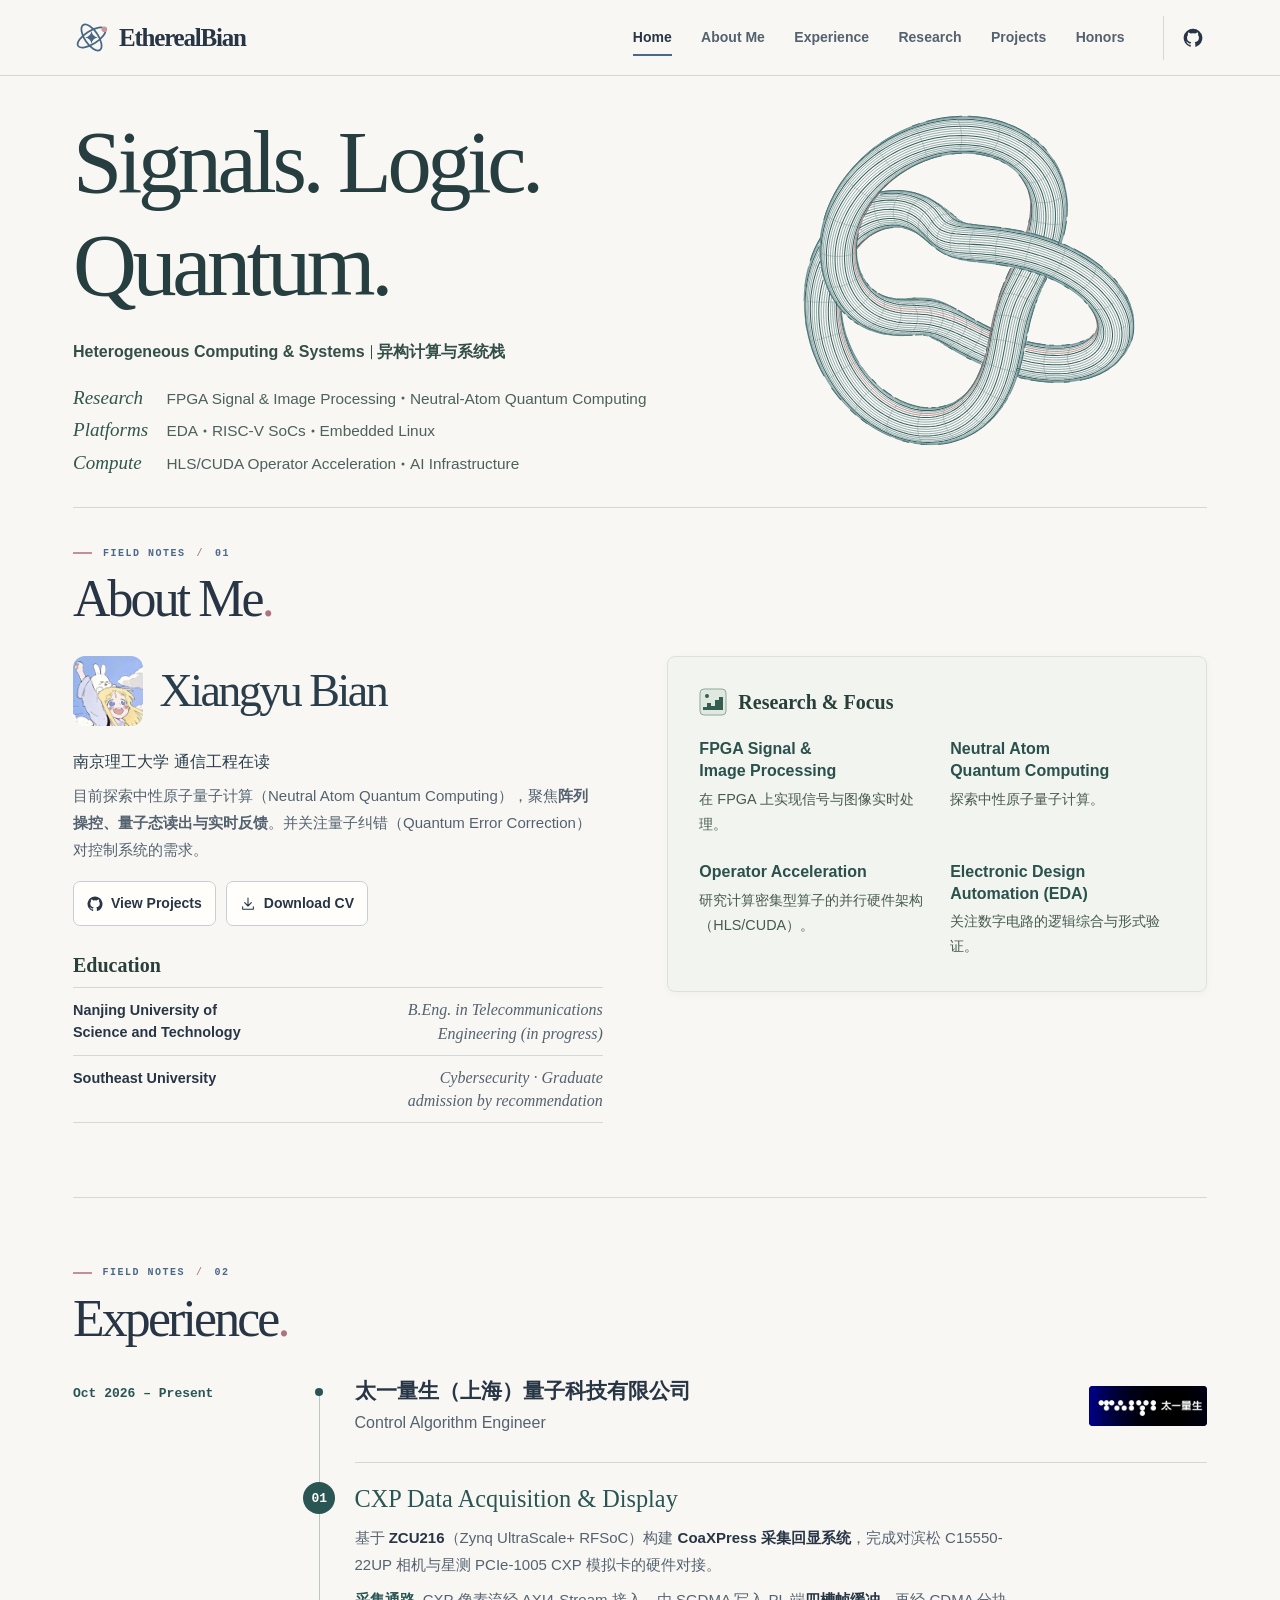
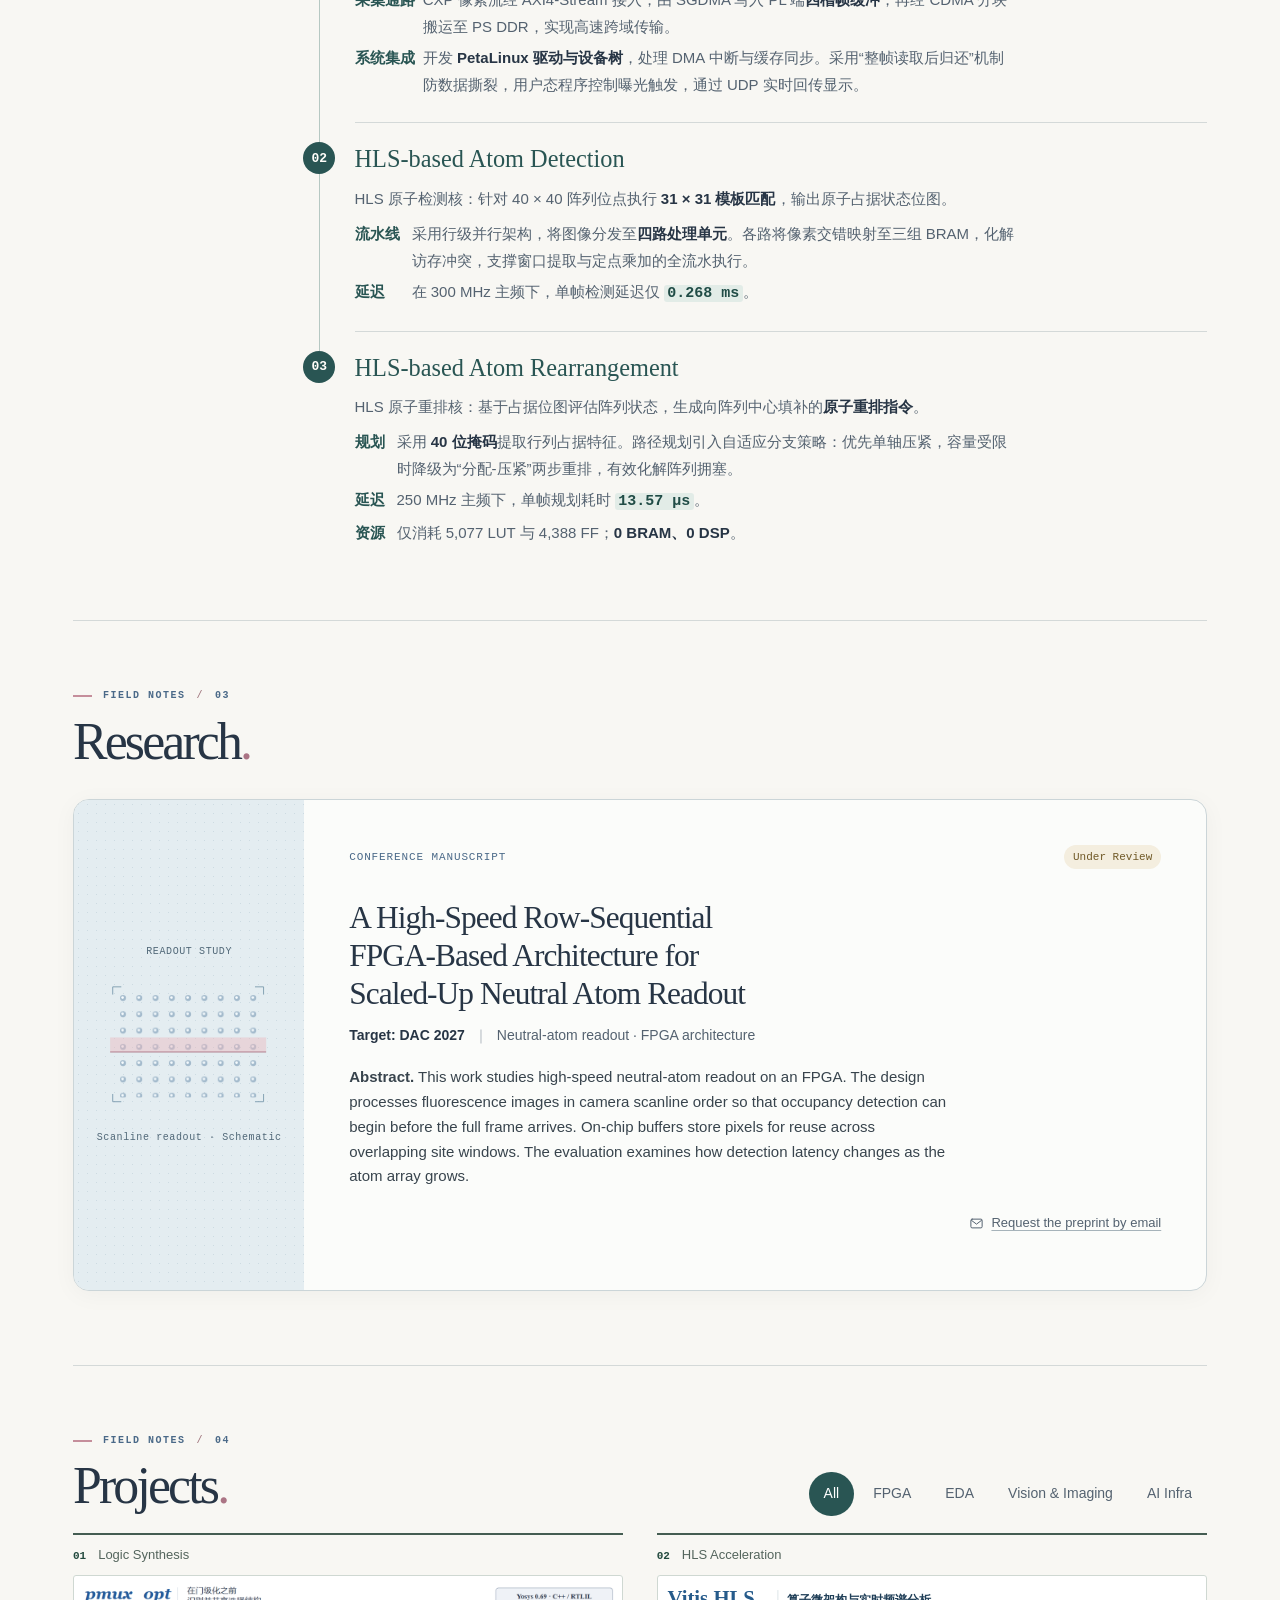
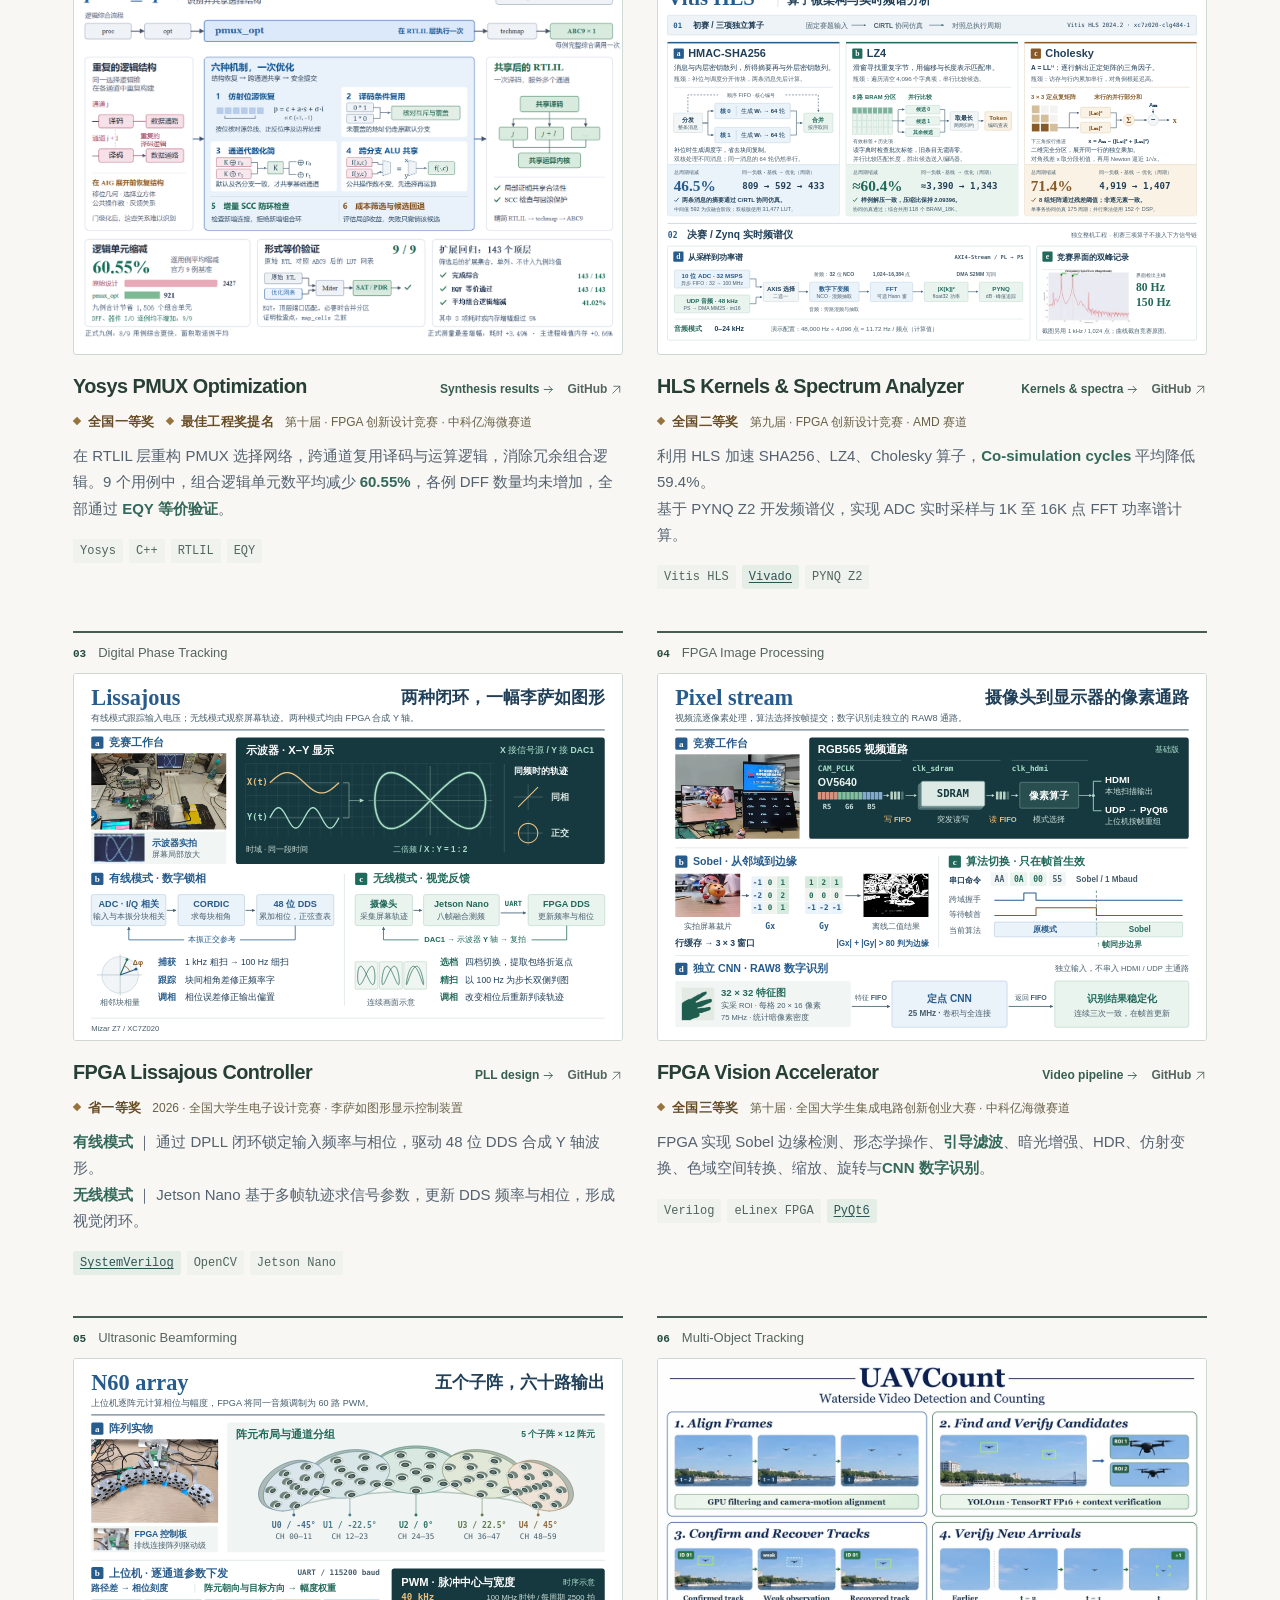
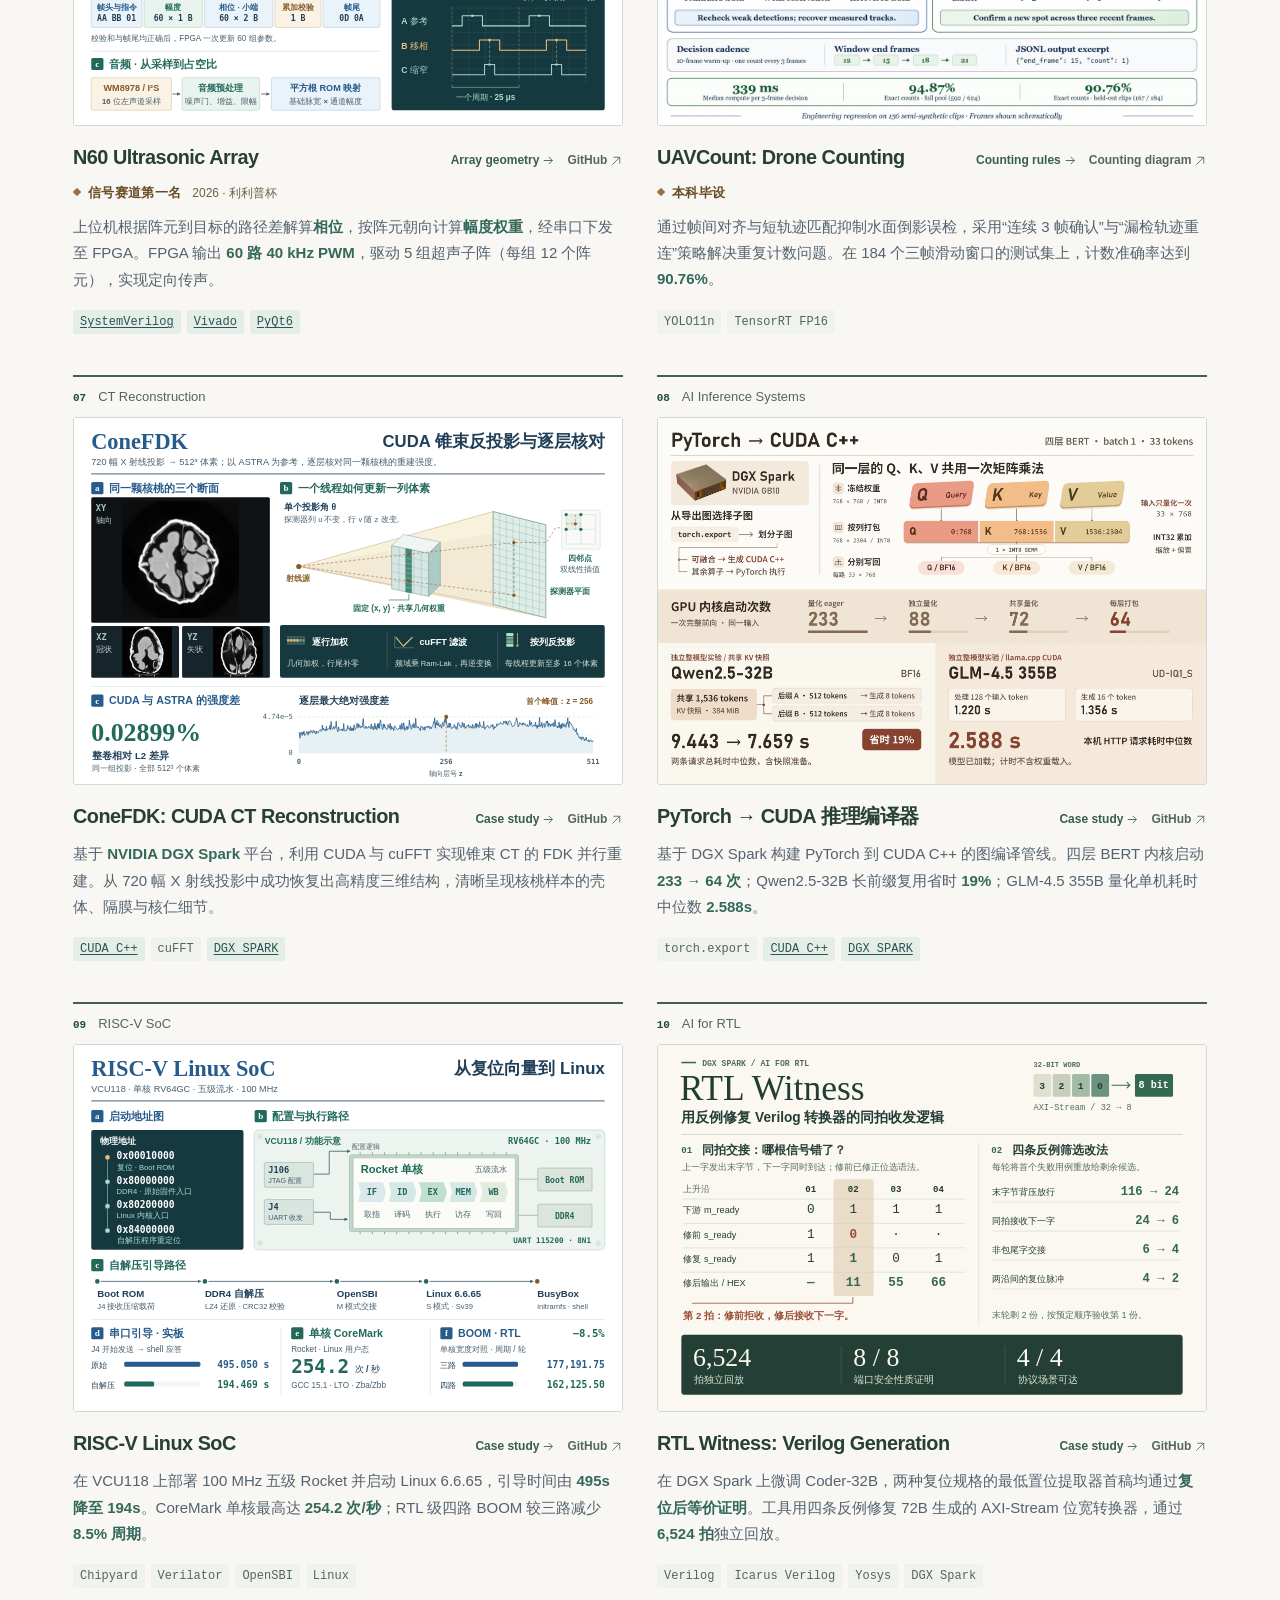
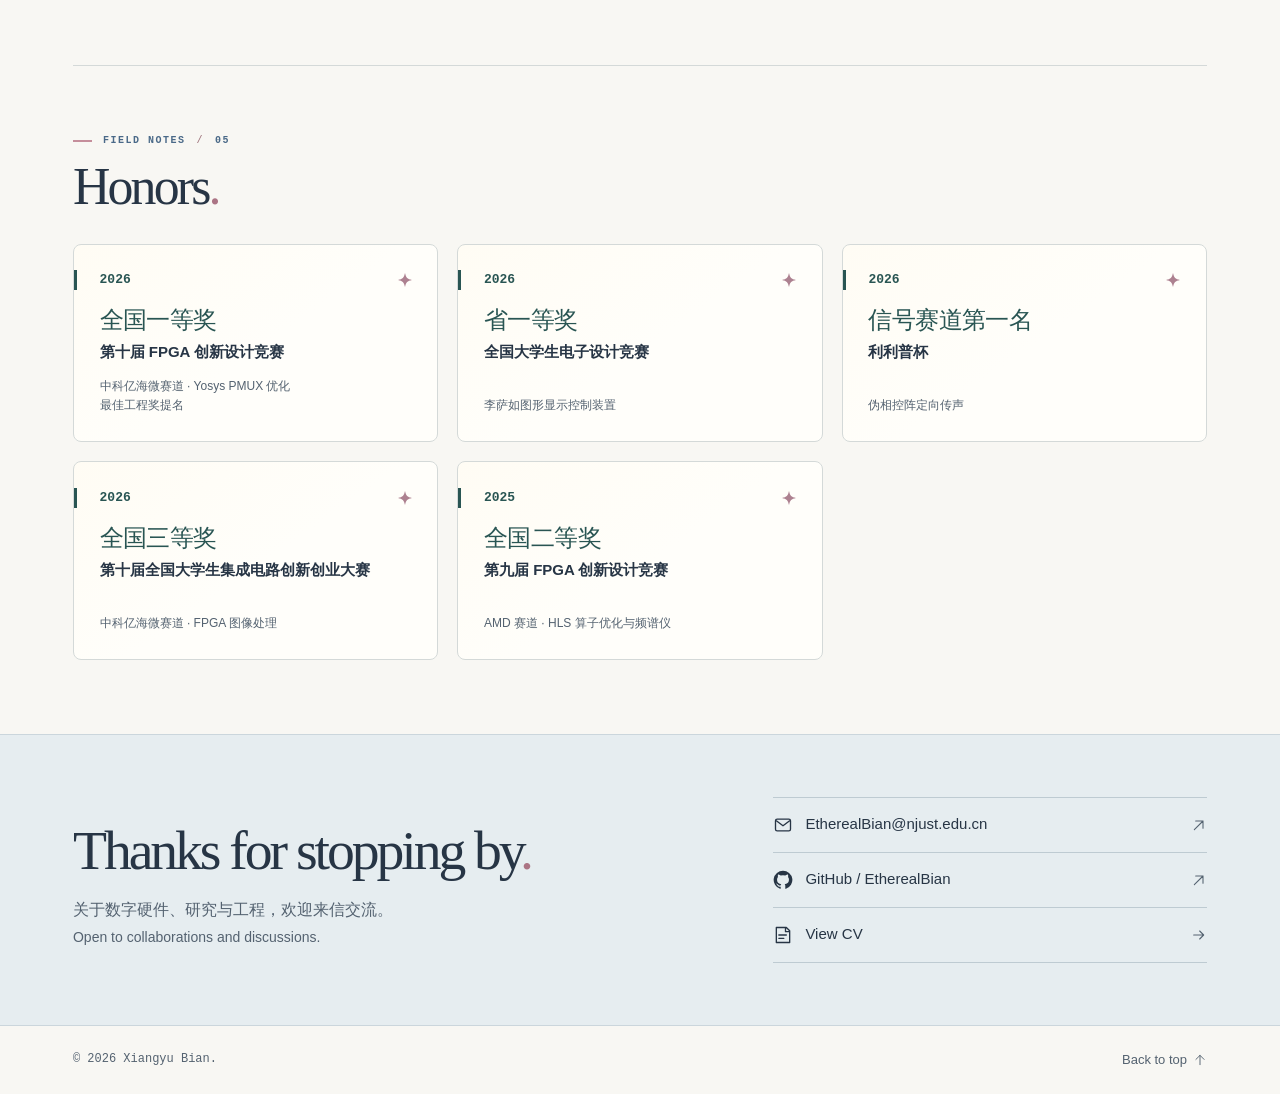
==== commit 02a396e4: "Show where supervised 32B RTL generation changes a circuit on the first draft" ====
--- a/index.html
+++ b/index.html
@@ -573,7 +573,7 @@
               </a>
               <div class="project-body"><div class="project-heading"><h3 id="rtl-witness-title" lang="en"><a href="work/rtl-witness.html">RTL Witness: Verilog Generation<span class="compact-arrow" aria-hidden="true">&nbsp;→</span></a></h3>
                 <div class="project-links" lang="en"><a class="entry-link" href="work/rtl-witness.html" aria-label="Case study: RTL Witness">Case study <svg class="icon" width="14" height="14" aria-hidden="true"><use href="#east" /></svg></a><a class="source-link" href="https://github.com/EtherealBian/rtl-witness" aria-label="GitHub: RTL Witness">GitHub <svg class="icon" width="14" height="14" aria-hidden="true"><use href="#out" /></svg></a></div></div>
-                <p class="project-summary">在 DGX Spark 上用 32B、72B 模型生成 AXI-Stream RTL。工具用四条反例修复 72B 位宽转换器首稿，通过 <strong>6,524 拍独立回放</strong>与<strong>八项端口安全性质证明</strong>。</p>
+                <p class="project-summary">在 DGX Spark 上微调 Coder-32B，两种复位规格的最低置位提取器首稿均通过<strong>复位后等价证明</strong>。工具用四条反例修复 72B 生成的 AXI-Stream 位宽转换器，通过 <strong>6,524 拍</strong>独立回放。</p>
                 <ul class="tags" aria-label="Technology stack" lang="en"><li>Verilog</li><li>Icarus Verilog</li><li>Yosys</li><li>DGX Spark</li></ul></div>
             </article>
           </div>
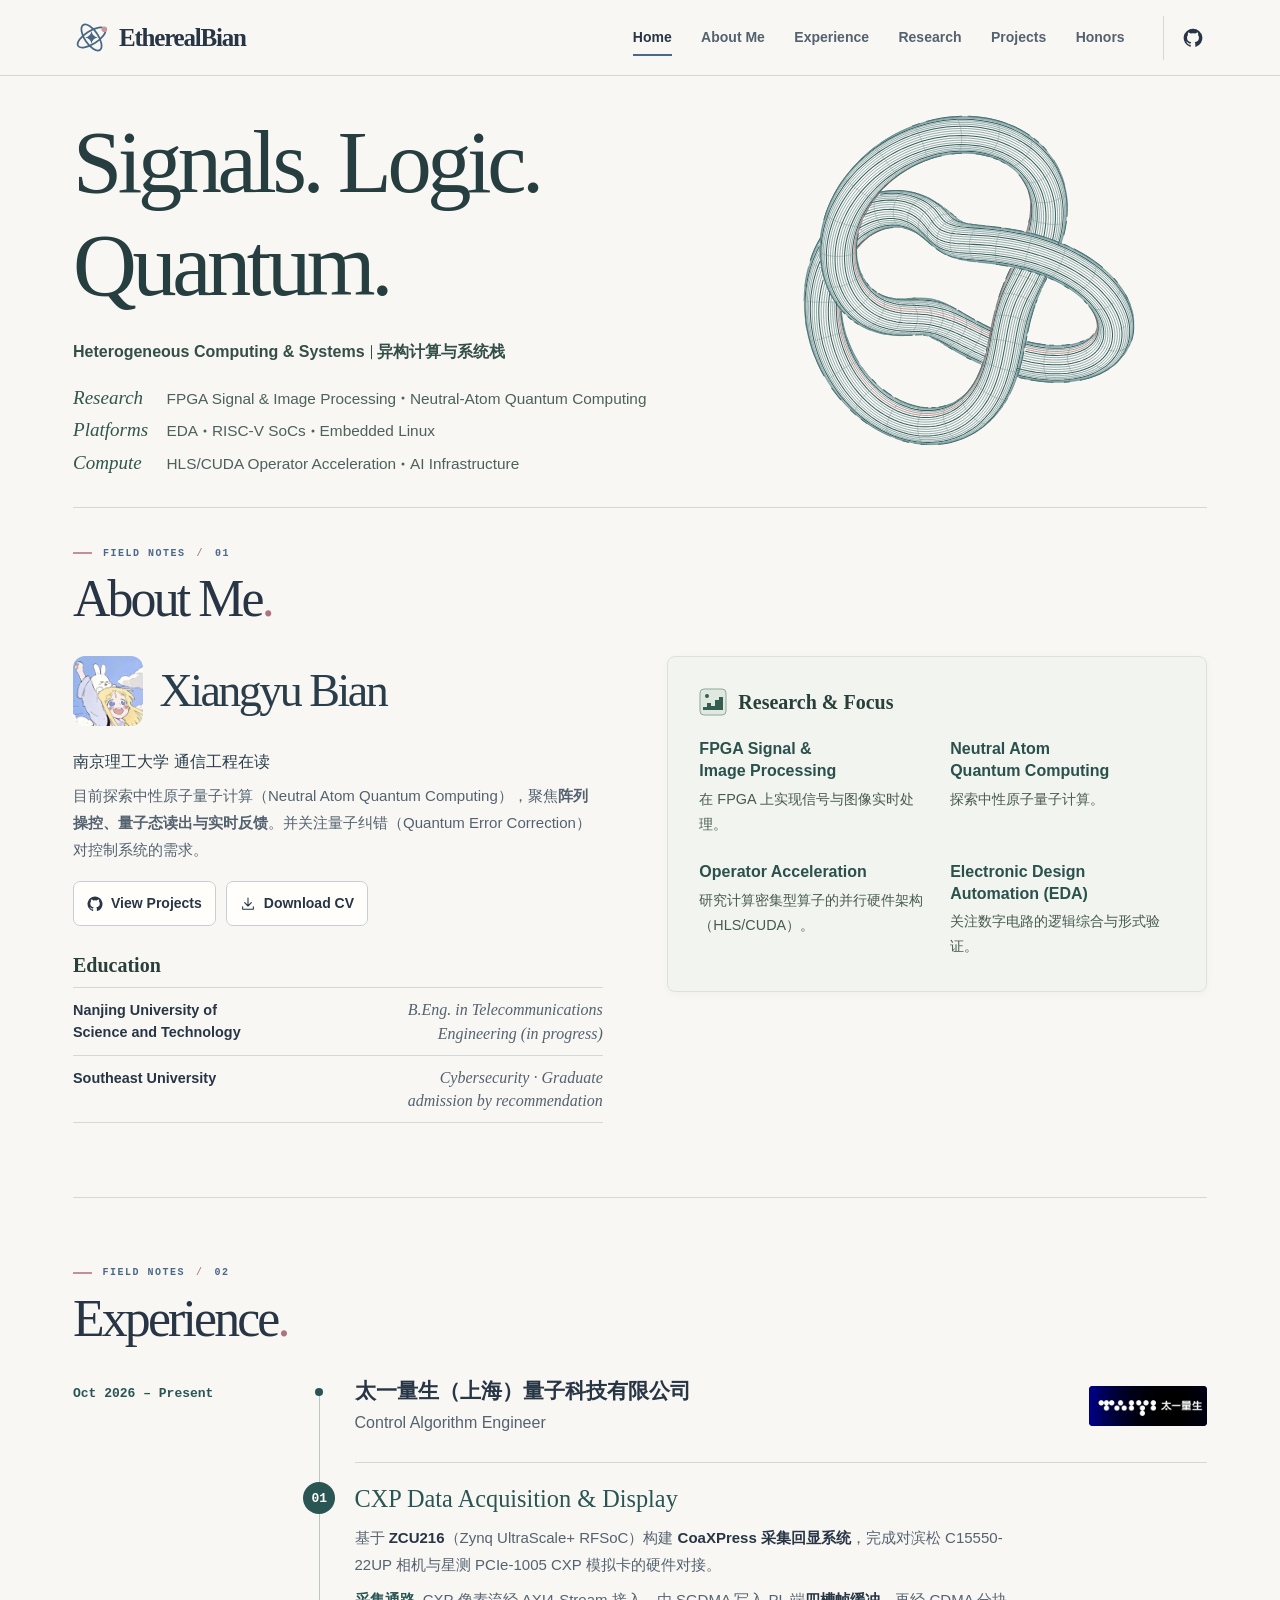
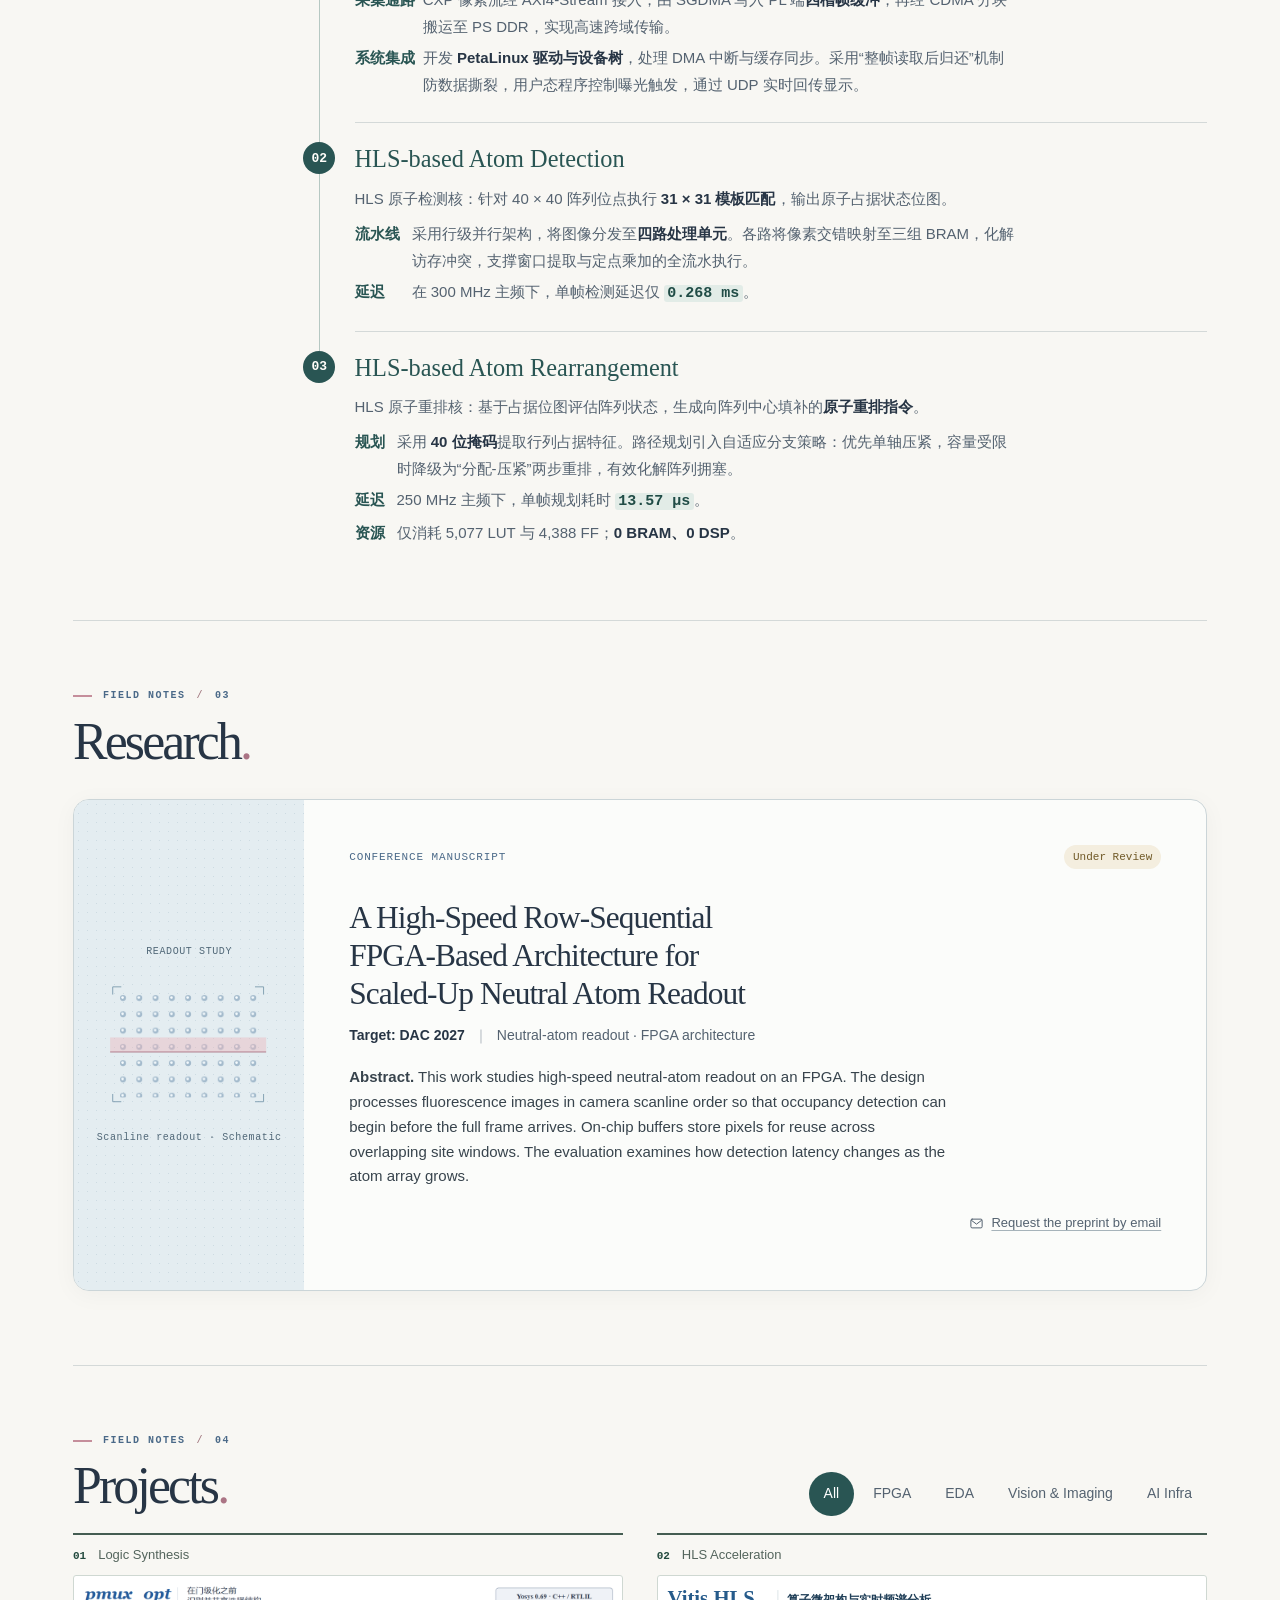
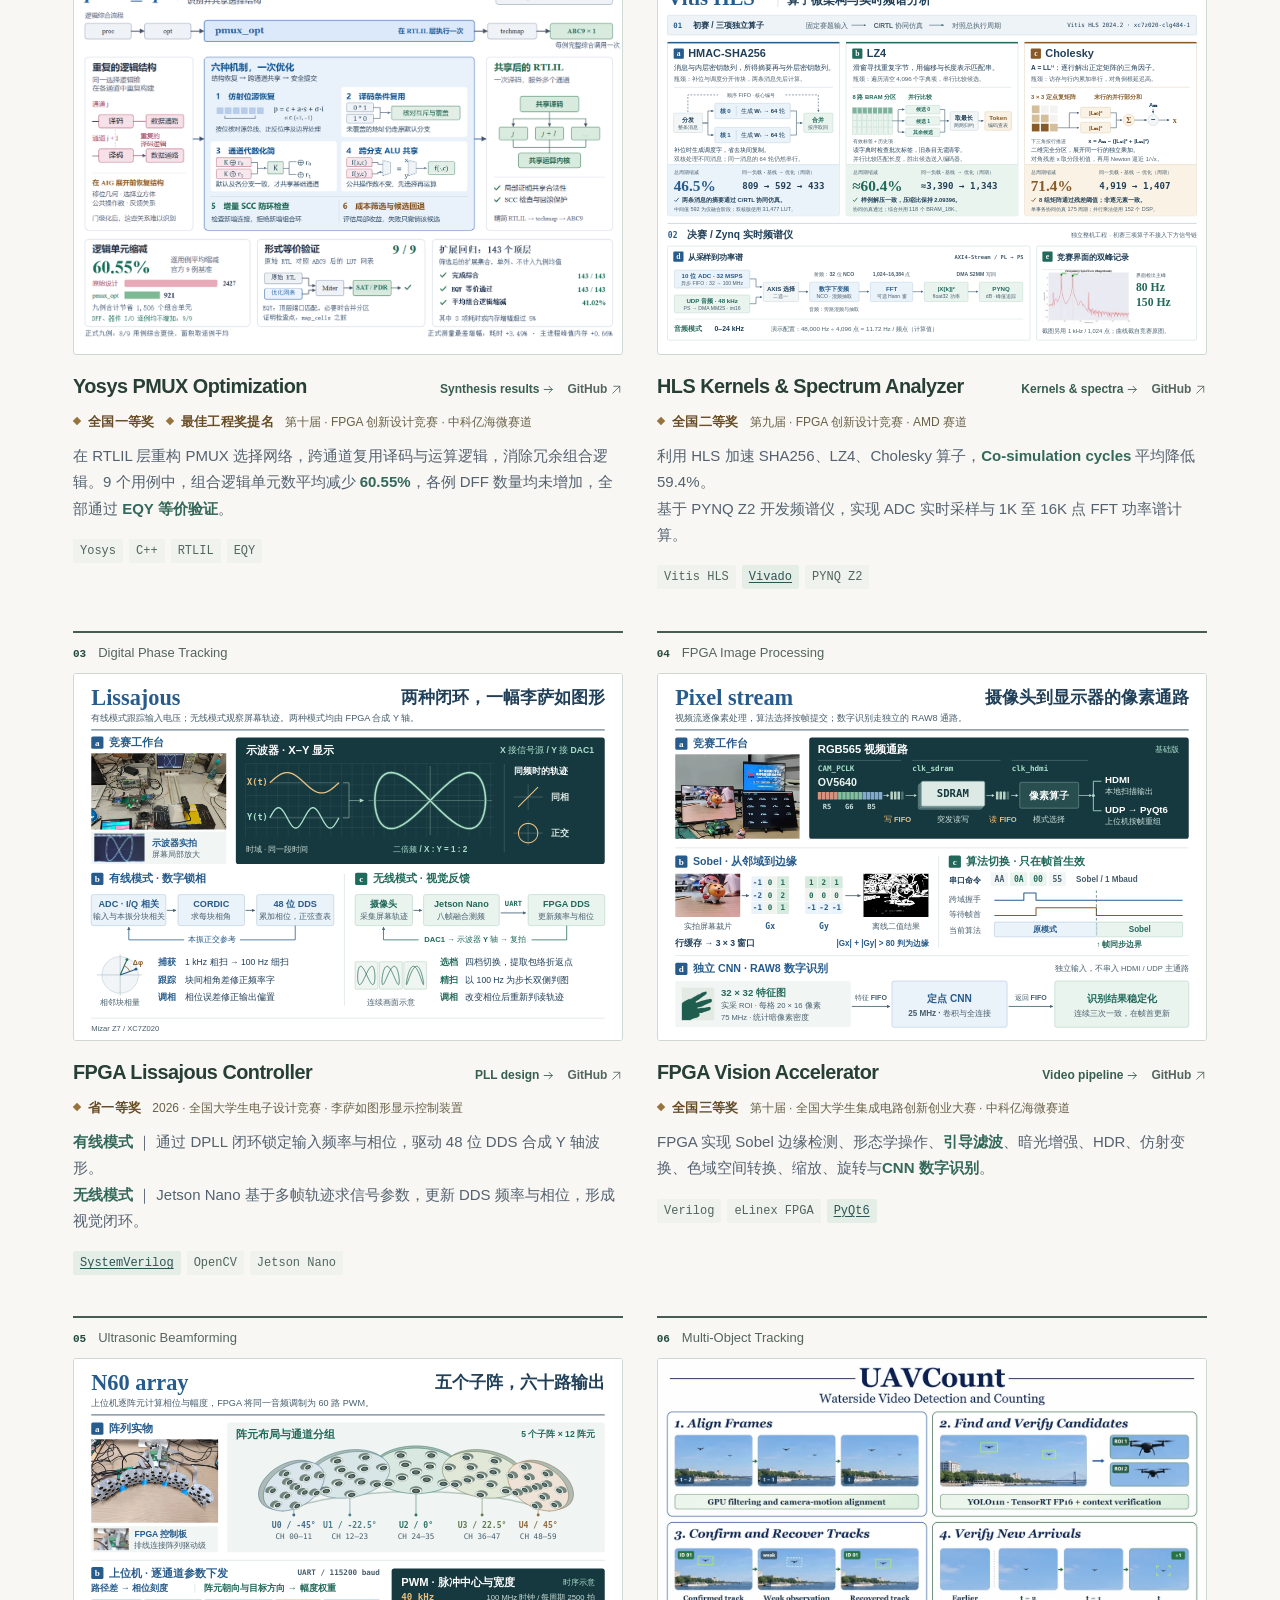
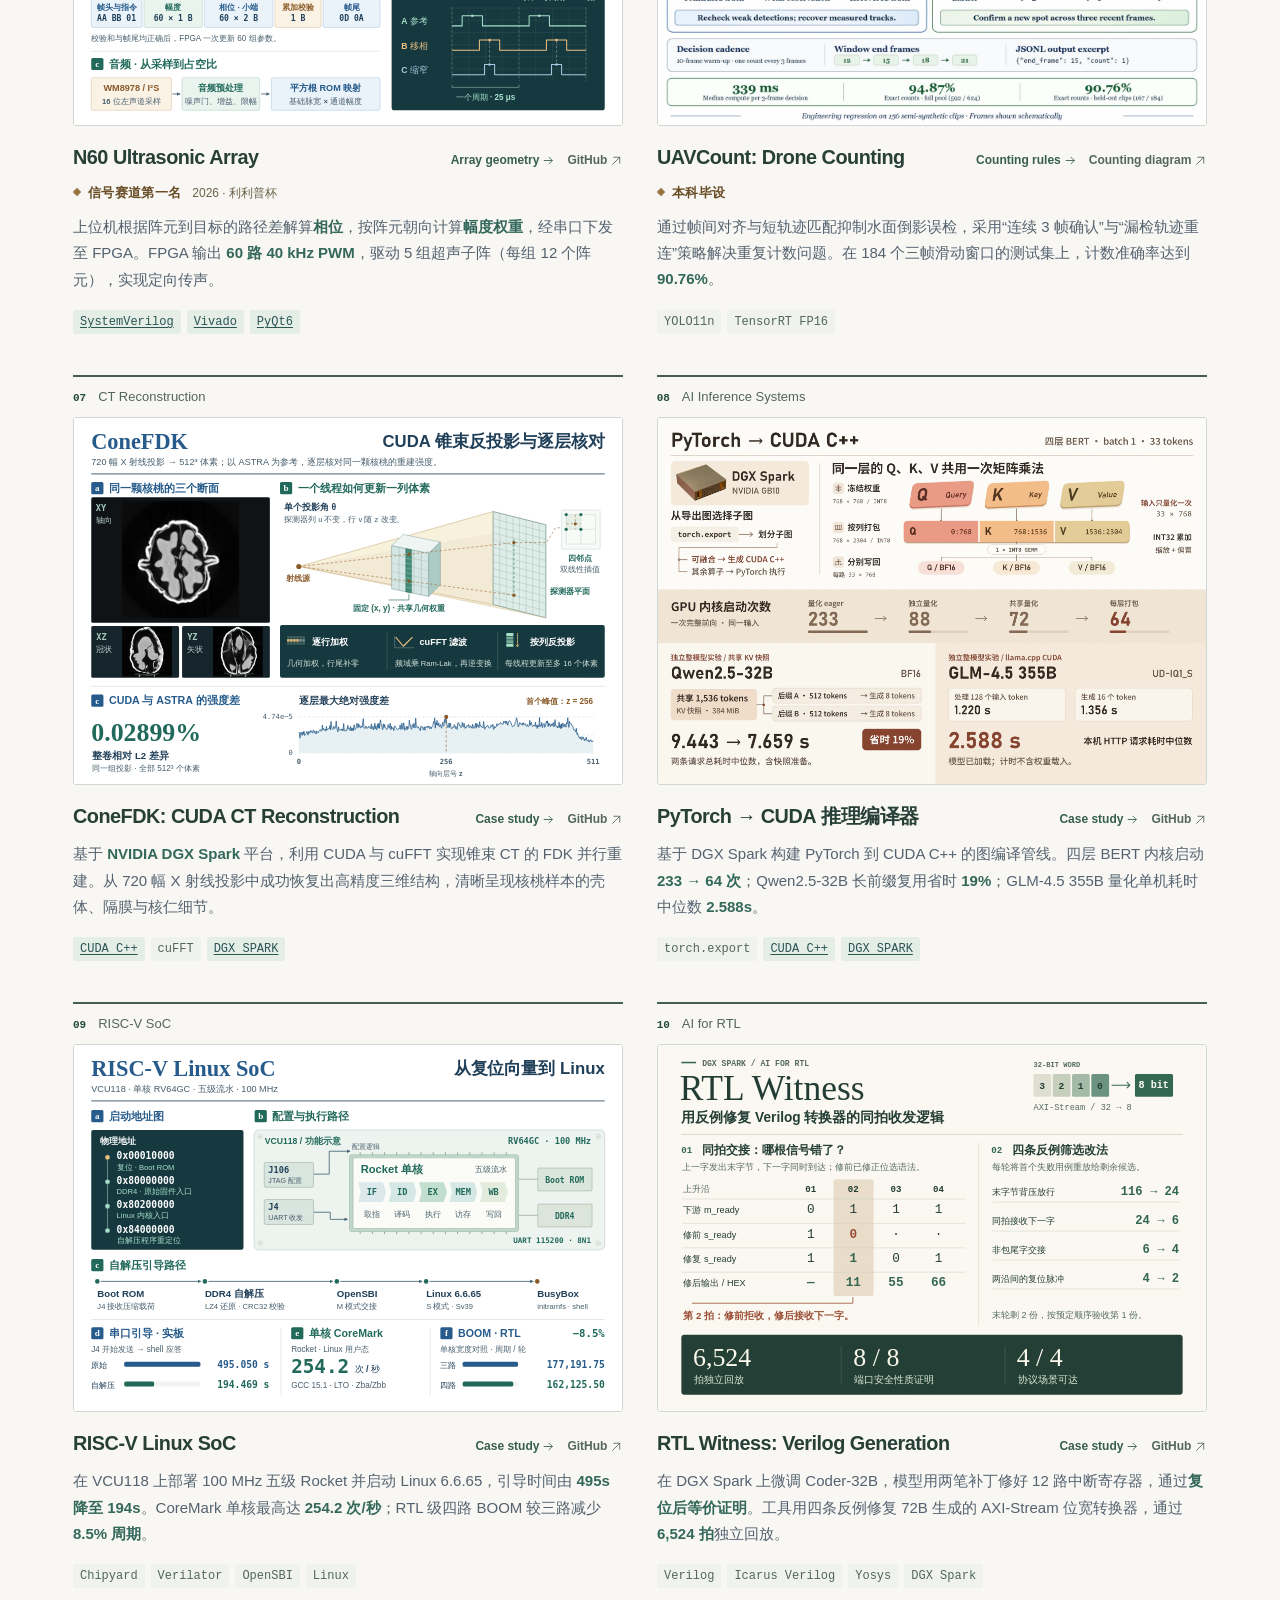
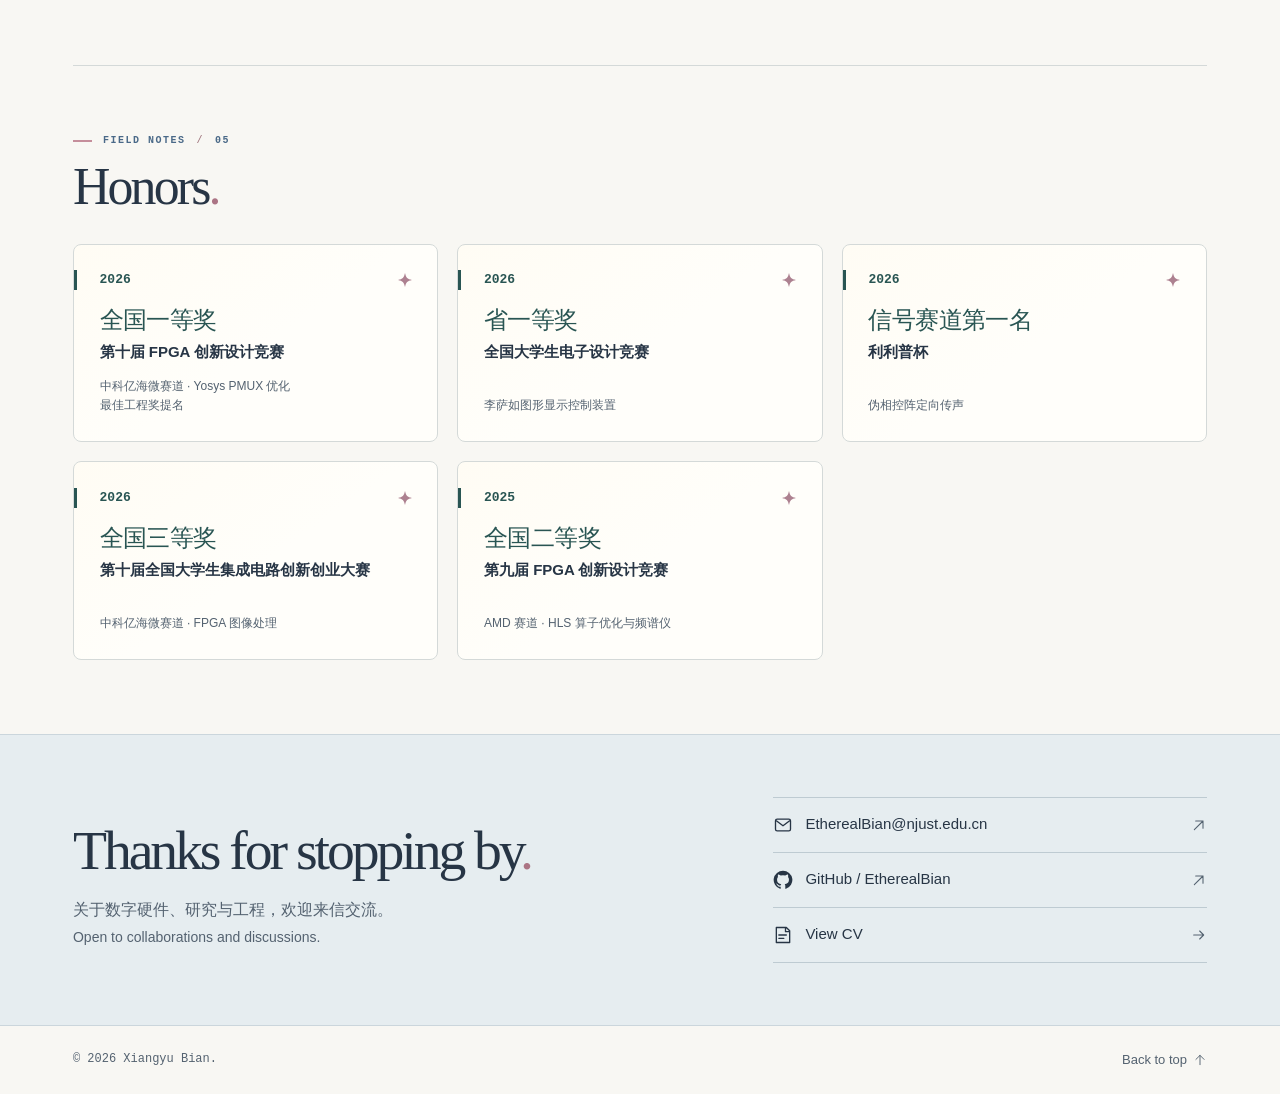
==== commit 24101a84: "Feature the matched 32B IRQ repair and its post-reset proof on project ten" ====
--- a/index.html
+++ b/index.html
@@ -573,7 +573,7 @@
               </a>
               <div class="project-body"><div class="project-heading"><h3 id="rtl-witness-title" lang="en"><a href="work/rtl-witness.html">RTL Witness: Verilog Generation<span class="compact-arrow" aria-hidden="true">&nbsp;→</span></a></h3>
                 <div class="project-links" lang="en"><a class="entry-link" href="work/rtl-witness.html" aria-label="Case study: RTL Witness">Case study <svg class="icon" width="14" height="14" aria-hidden="true"><use href="#east" /></svg></a><a class="source-link" href="https://github.com/EtherealBian/rtl-witness" aria-label="GitHub: RTL Witness">GitHub <svg class="icon" width="14" height="14" aria-hidden="true"><use href="#out" /></svg></a></div></div>
-                <p class="project-summary">在 DGX Spark 上微调 Coder-32B，两种复位规格的最低置位提取器首稿均通过<strong>复位后等价证明</strong>。工具用四条反例修复 72B 生成的 AXI-Stream 位宽转换器，通过 <strong>6,524 拍</strong>独立回放。</p>
+                <p class="project-summary">在 DGX Spark 上微调 Coder-32B，模型用两笔补丁修好 12 路中断寄存器，通过<strong>复位后等价证明</strong>。工具用四条反例修复 72B 生成的 AXI-Stream 位宽转换器，通过 <strong>6,524 拍</strong>独立回放。</p>
                 <ul class="tags" aria-label="Technology stack" lang="en"><li>Verilog</li><li>Icarus Verilog</li><li>Yosys</li><li>DGX Spark</li></ul></div>
             </article>
           </div>
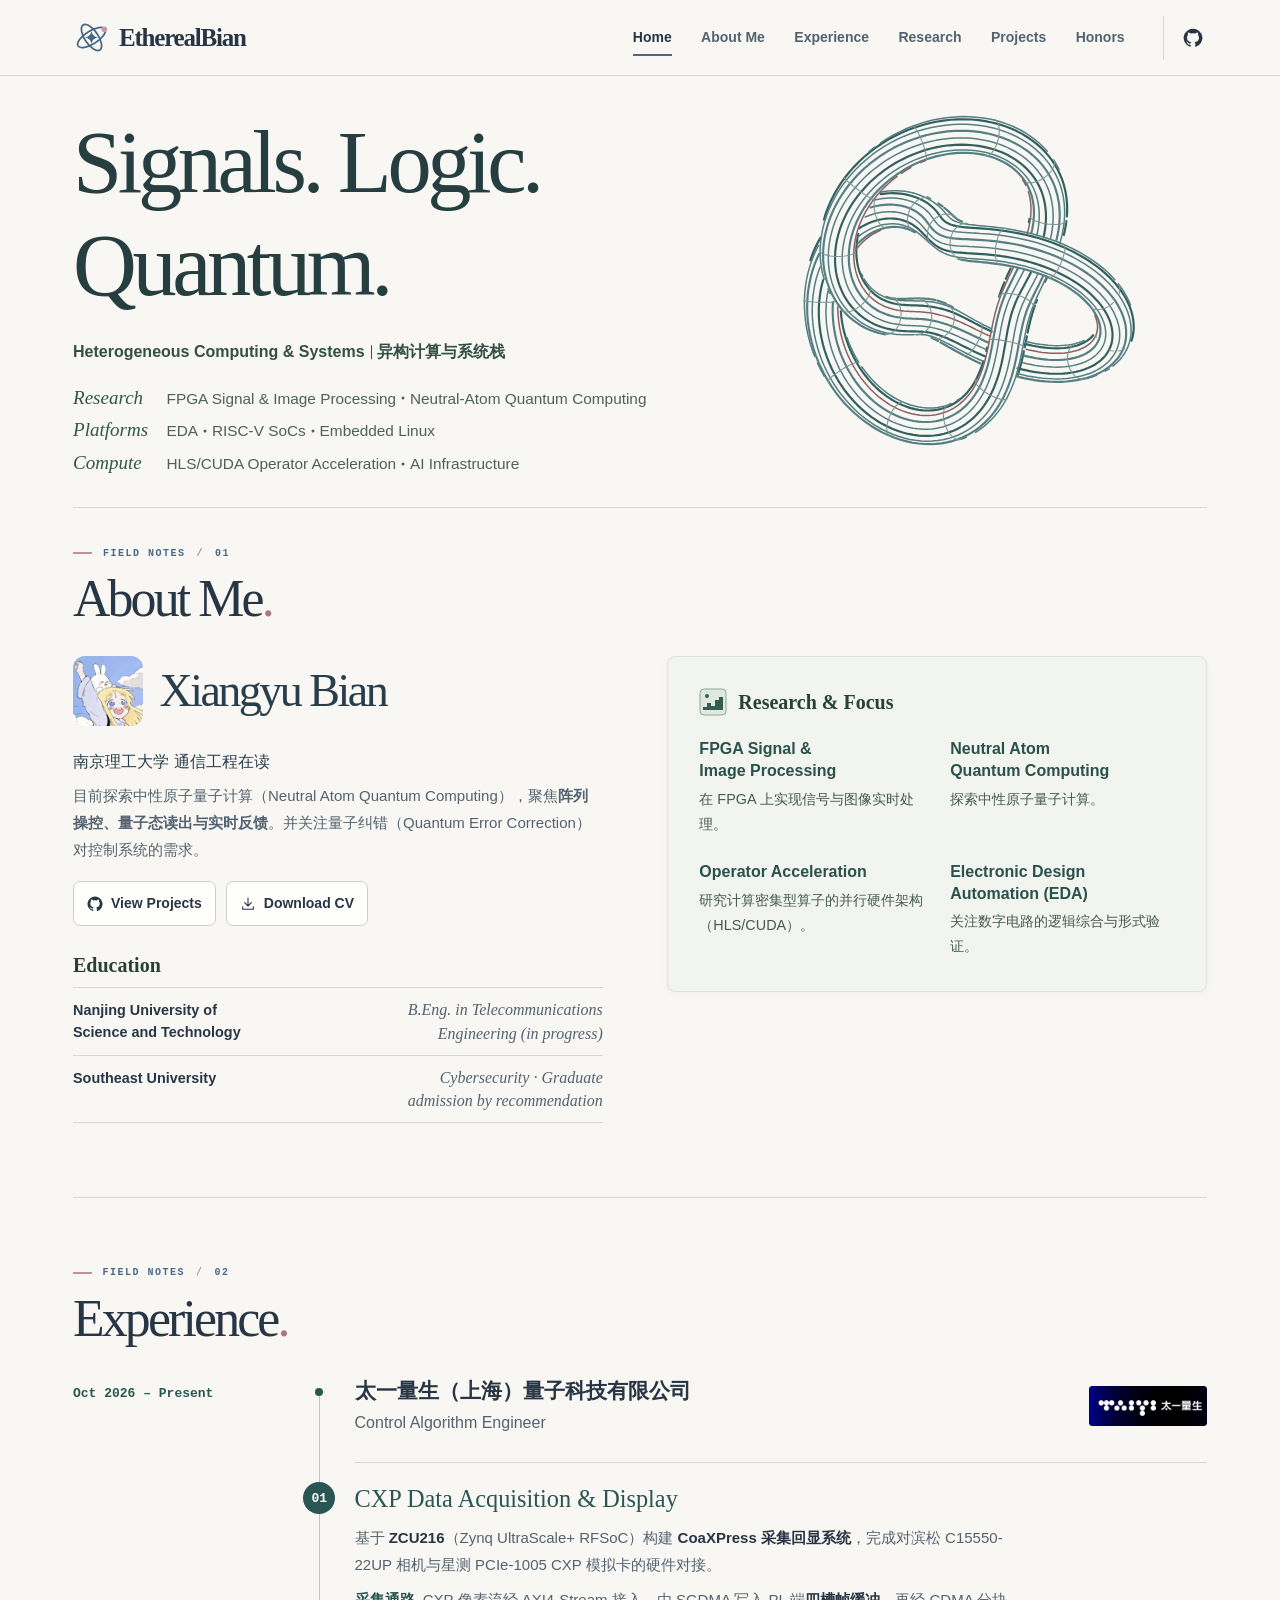
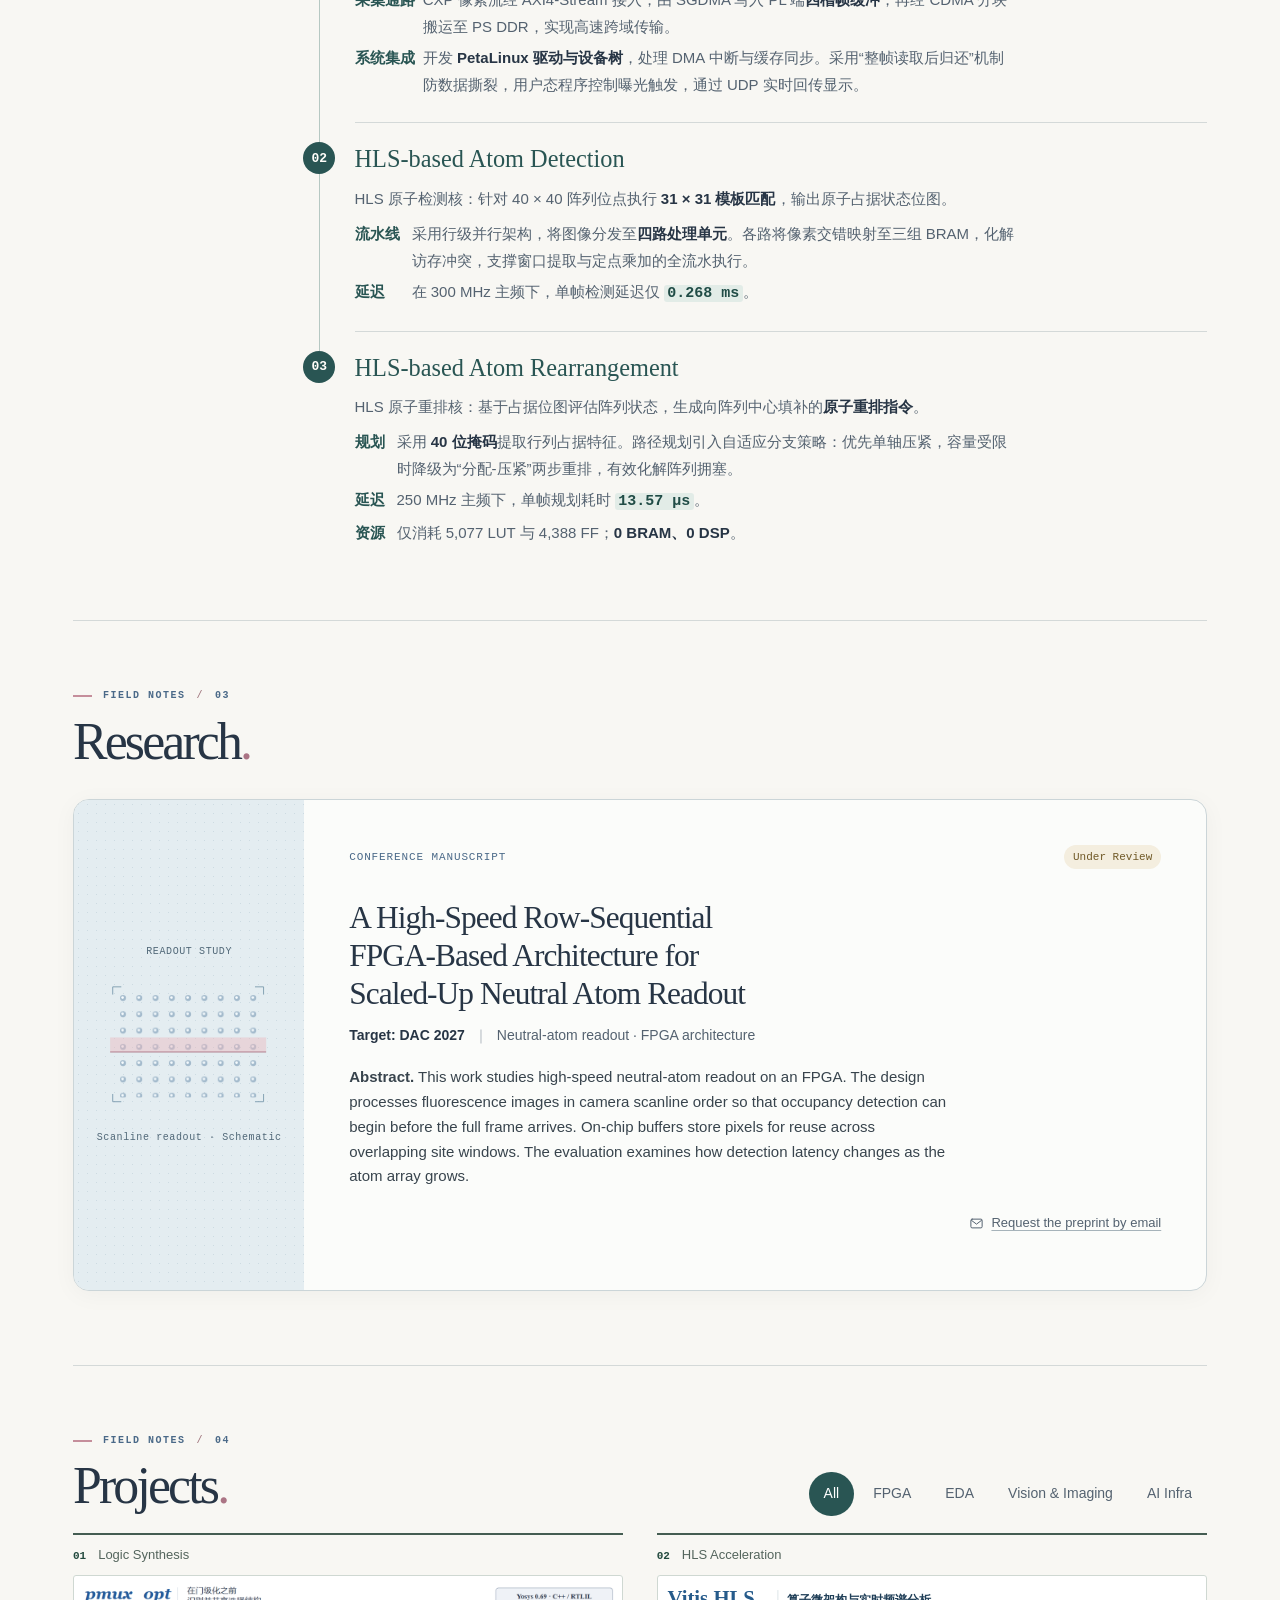
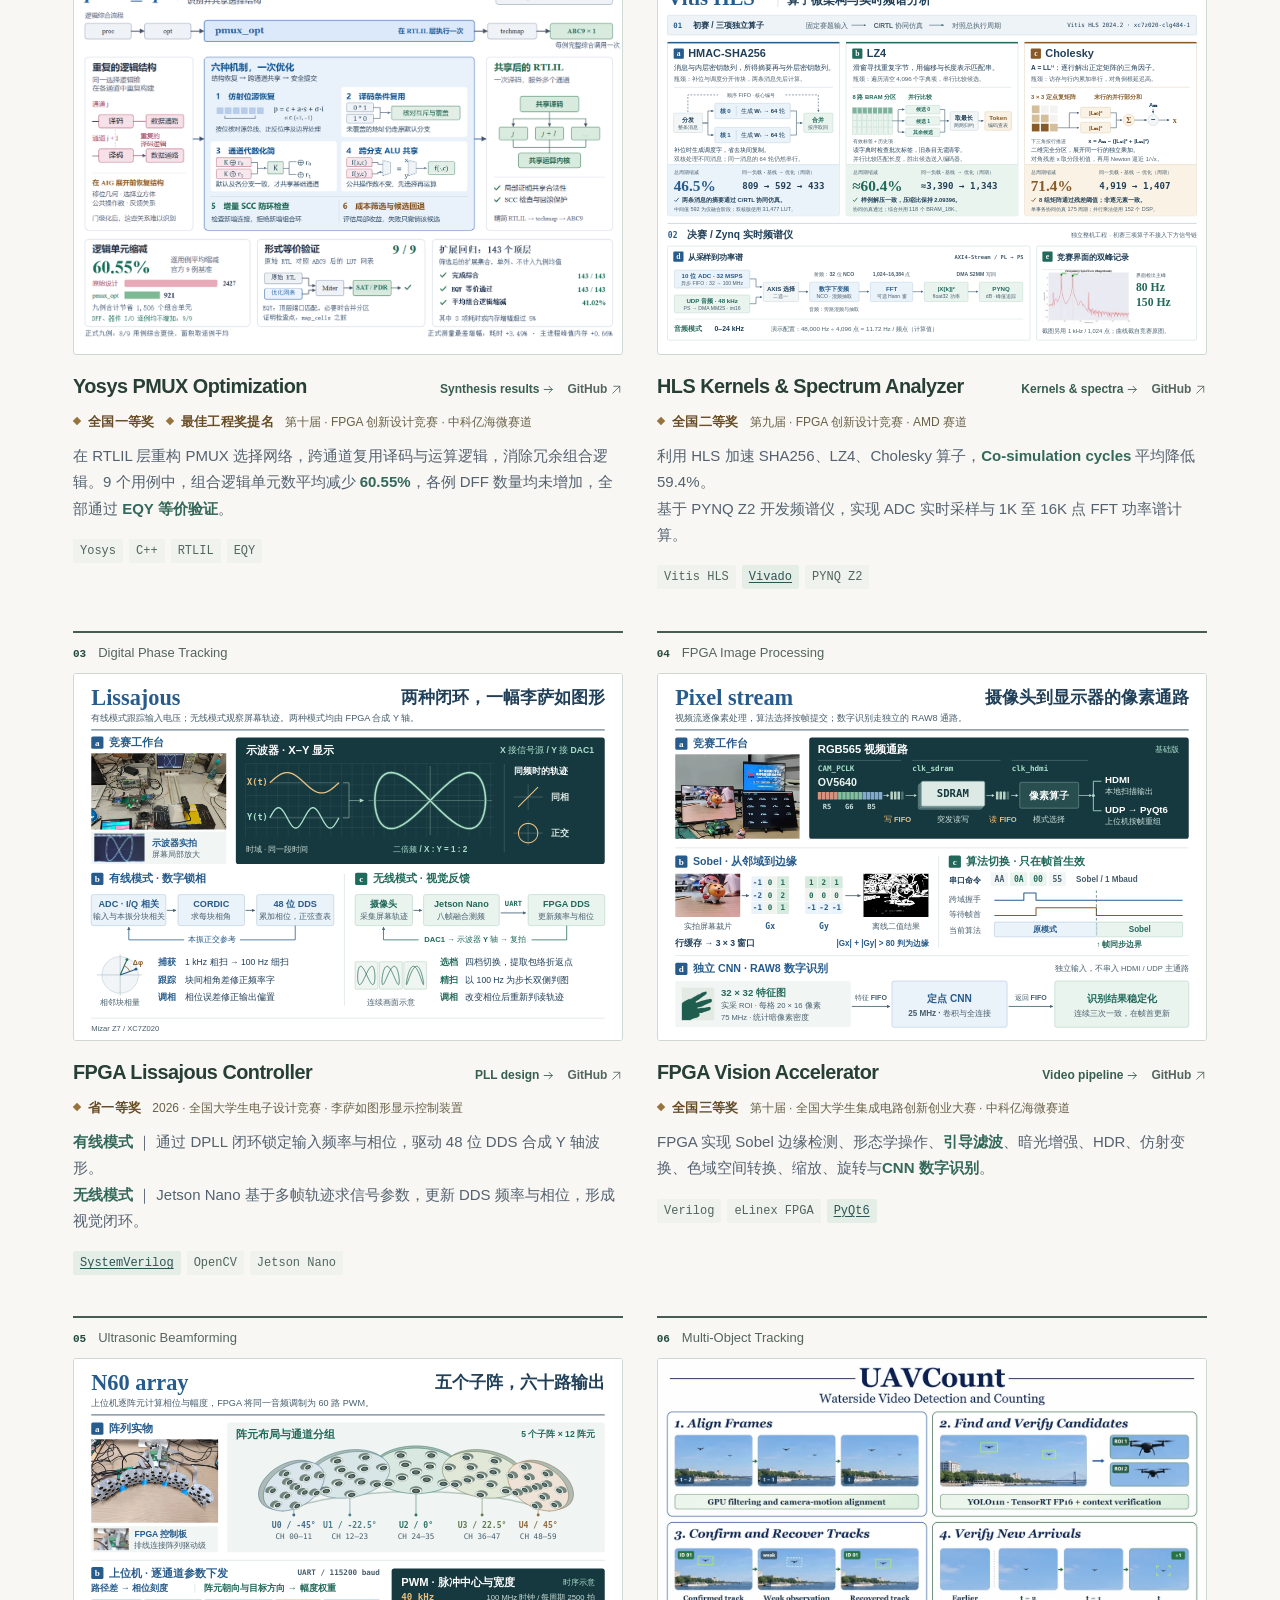
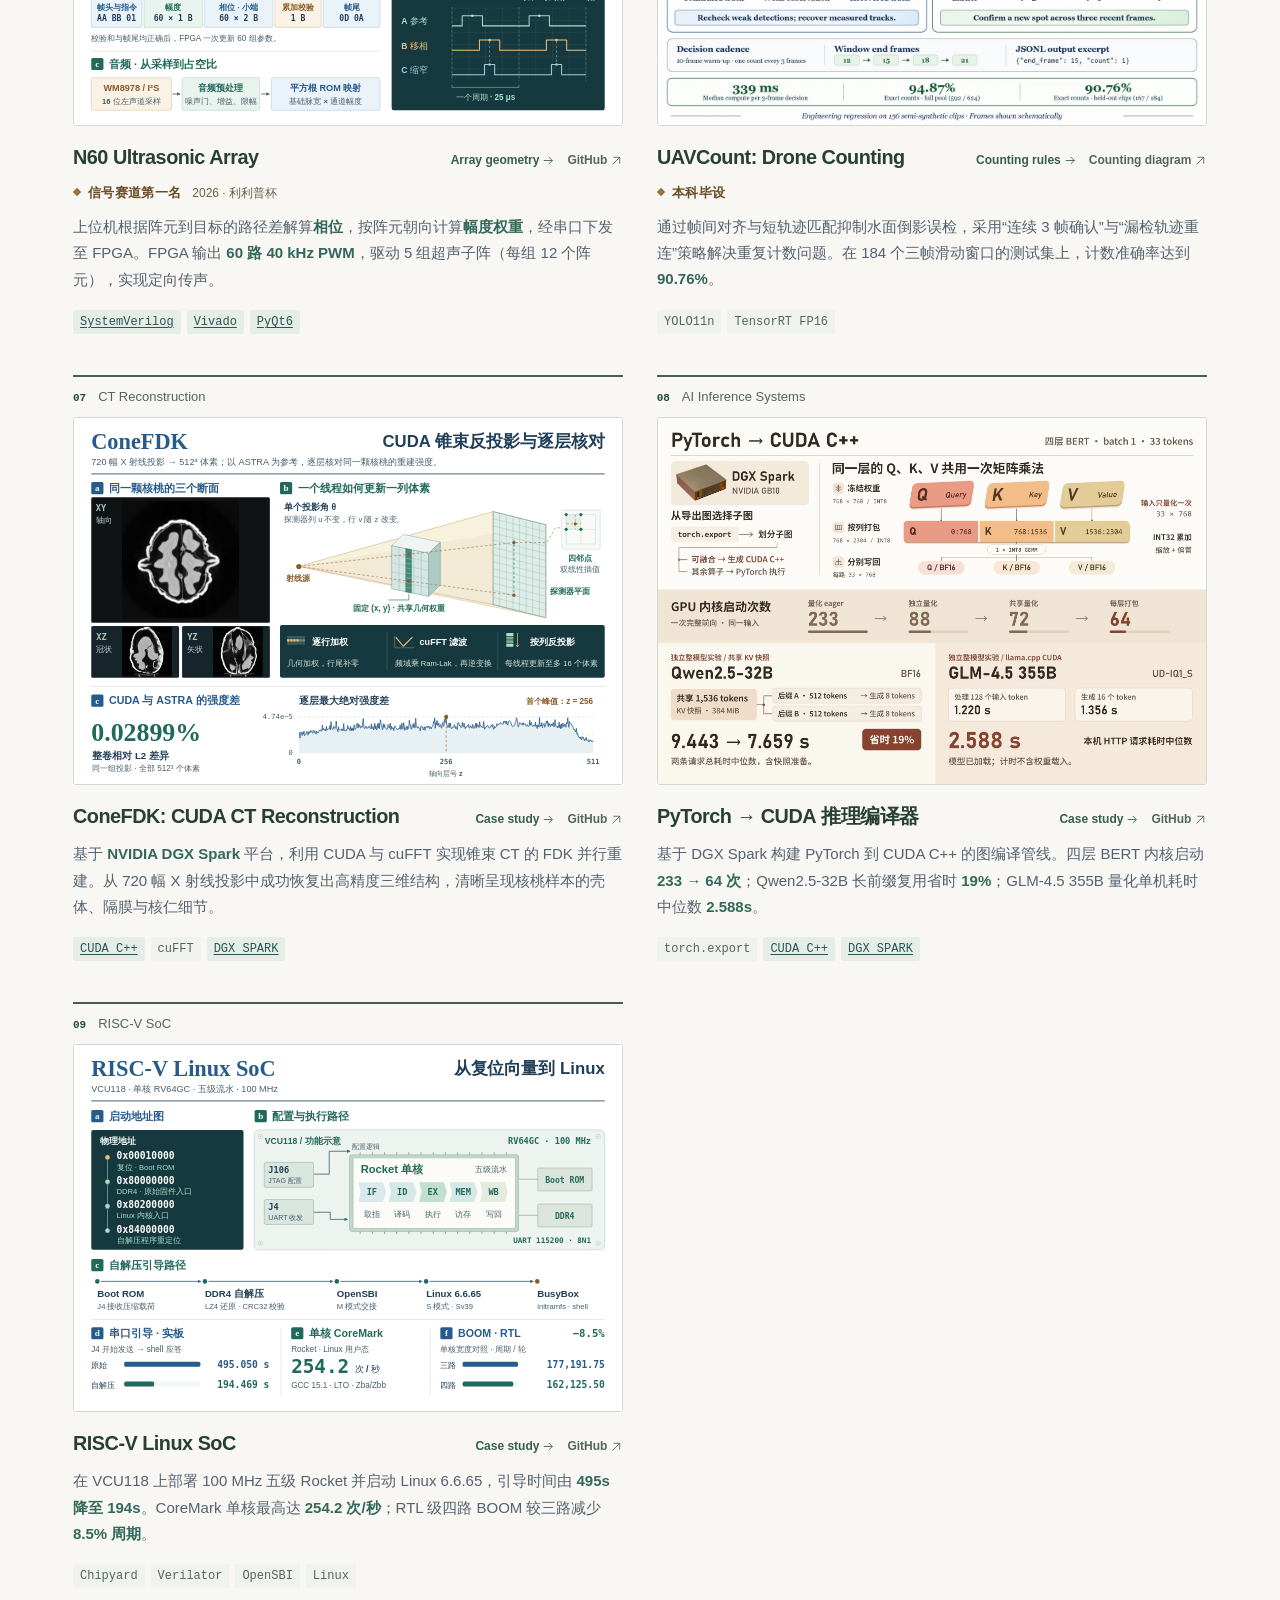
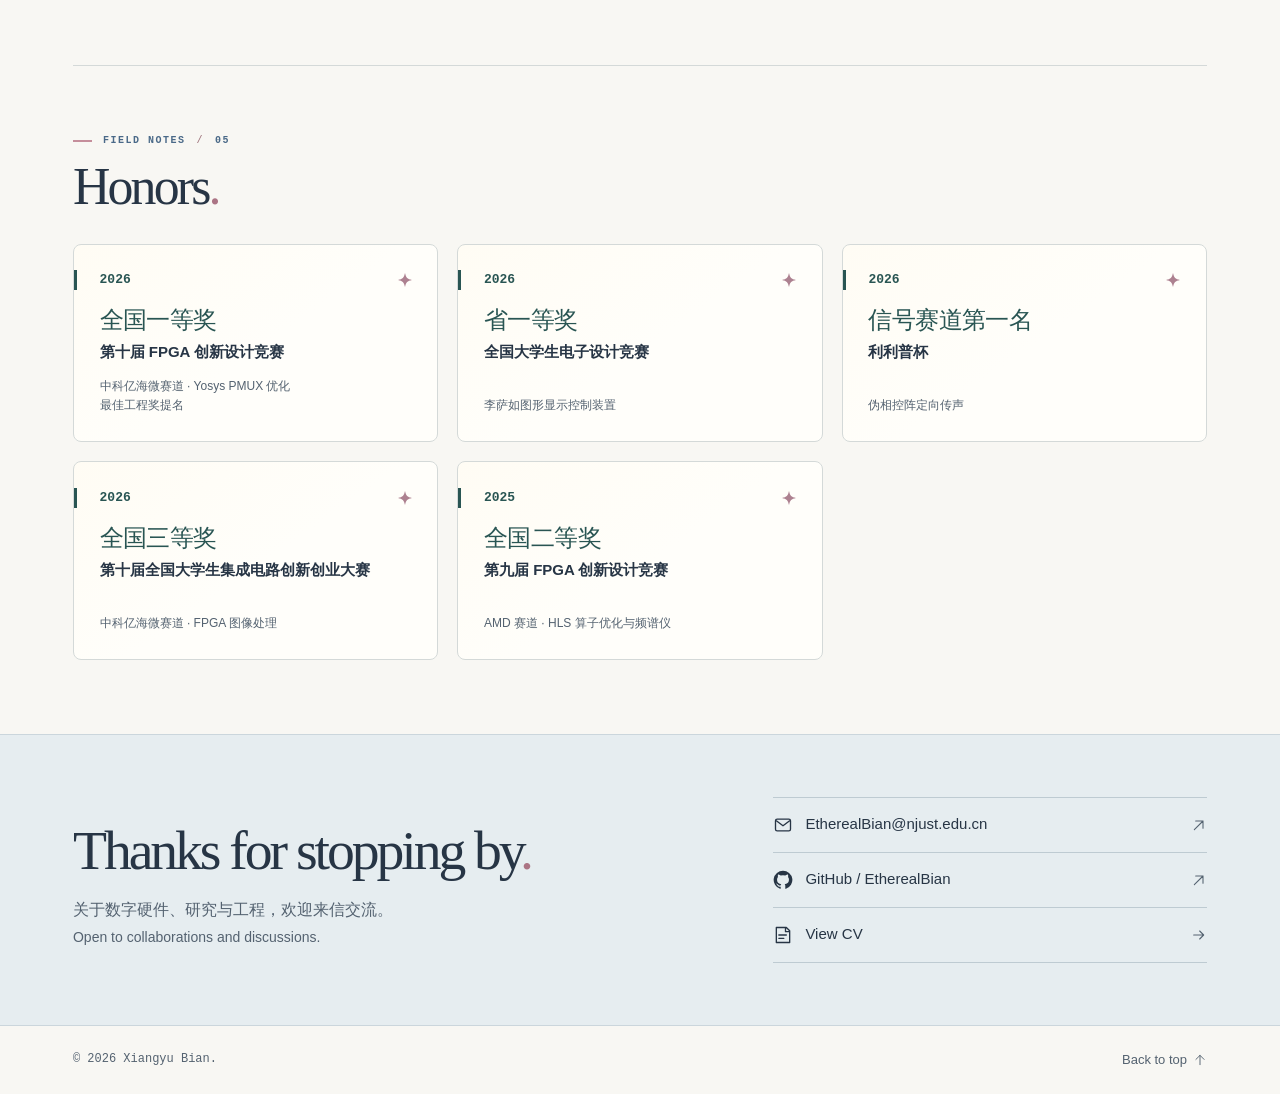
==== commit 8964639f: "Remove RTL Witness from the project portfolio" ====
--- a/index.html
+++ b/index.html
@@ -566,16 +566,6 @@
                 <li>Linux</li>
               </ul></div>
             </article>
-            <article class="project logic" data-group="eda fpga infra" id="rtl-witness" aria-labelledby="rtl-witness-title">
-              <div class="catalog-meta" lang="en"><span class="catalog-number">10</span><span>AI for RTL</span></div>
-              <a class="plate diagram atlas-cover" data-plate href="assets/plates/atlas-10-rtl-witness.svg" aria-label="放大工程图：位宽转换器的反例修复">
-                <img loading="lazy" decoding="async" src="assets/plates/atlas-10-rtl-witness.svg" width="1080" height="720" alt="左侧对照第 2 拍修复前后的就绪信号；右侧显示 116 个局部改法如何由四条反例筛到 2 个。">
-              </a>
-              <div class="project-body"><div class="project-heading"><h3 id="rtl-witness-title" lang="en"><a href="work/rtl-witness.html">RTL Witness: Verilog Generation<span class="compact-arrow" aria-hidden="true">&nbsp;→</span></a></h3>
-                <div class="project-links" lang="en"><a class="entry-link" href="work/rtl-witness.html" aria-label="Case study: RTL Witness">Case study <svg class="icon" width="14" height="14" aria-hidden="true"><use href="#east" /></svg></a><a class="source-link" href="https://github.com/EtherealBian/rtl-witness" aria-label="GitHub: RTL Witness">GitHub <svg class="icon" width="14" height="14" aria-hidden="true"><use href="#out" /></svg></a></div></div>
-                <p class="project-summary">在 DGX Spark 上微调 Coder-32B，模型用两笔补丁修好 12 路中断寄存器，通过<strong>复位后等价证明</strong>。工具用四条反例修复 72B 生成的 AXI-Stream 位宽转换器，通过 <strong>6,524 拍</strong>独立回放。</p>
-                <ul class="tags" aria-label="Technology stack" lang="en"><li>Verilog</li><li>Icarus Verilog</li><li>Yosys</li><li>DGX Spark</li></ul></div>
-            </article>
           </div>
         </section>
         <section class="chapter-section" id="awards" aria-labelledby="honors-title" lang="en">
